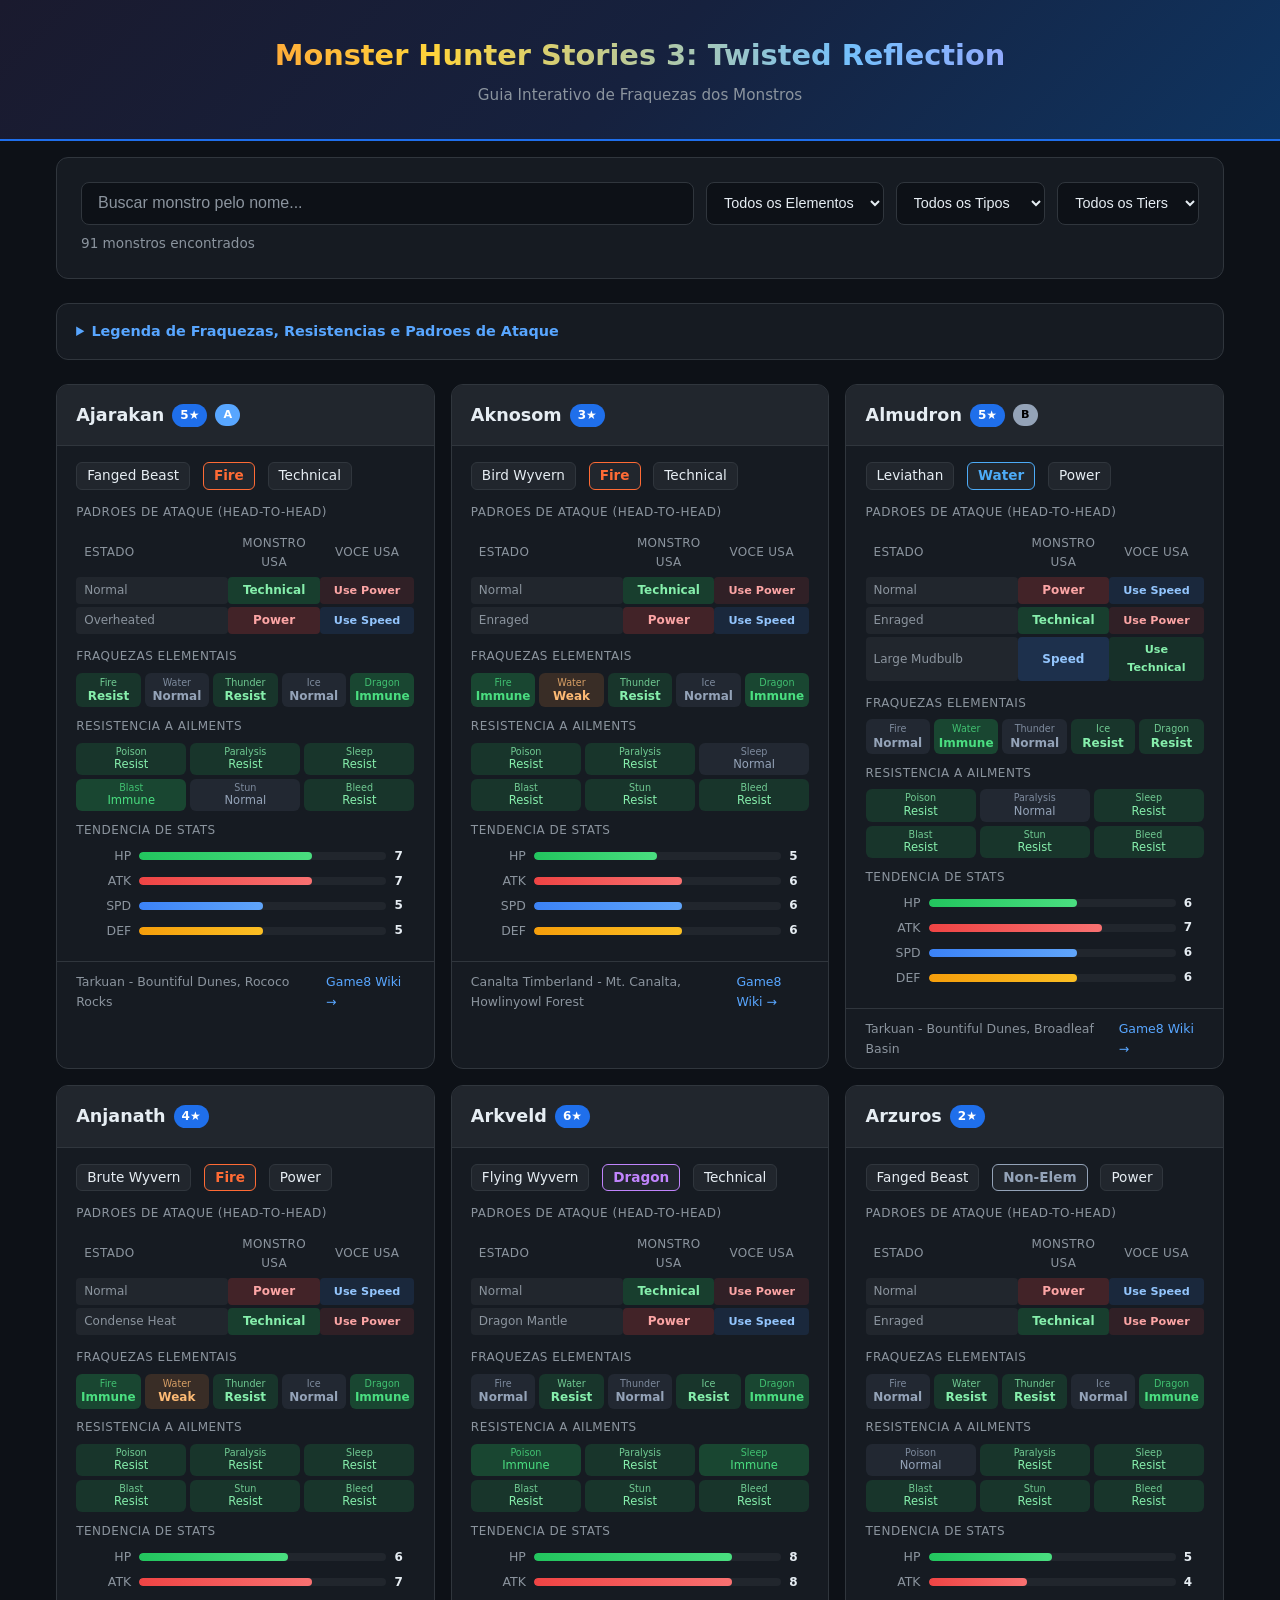
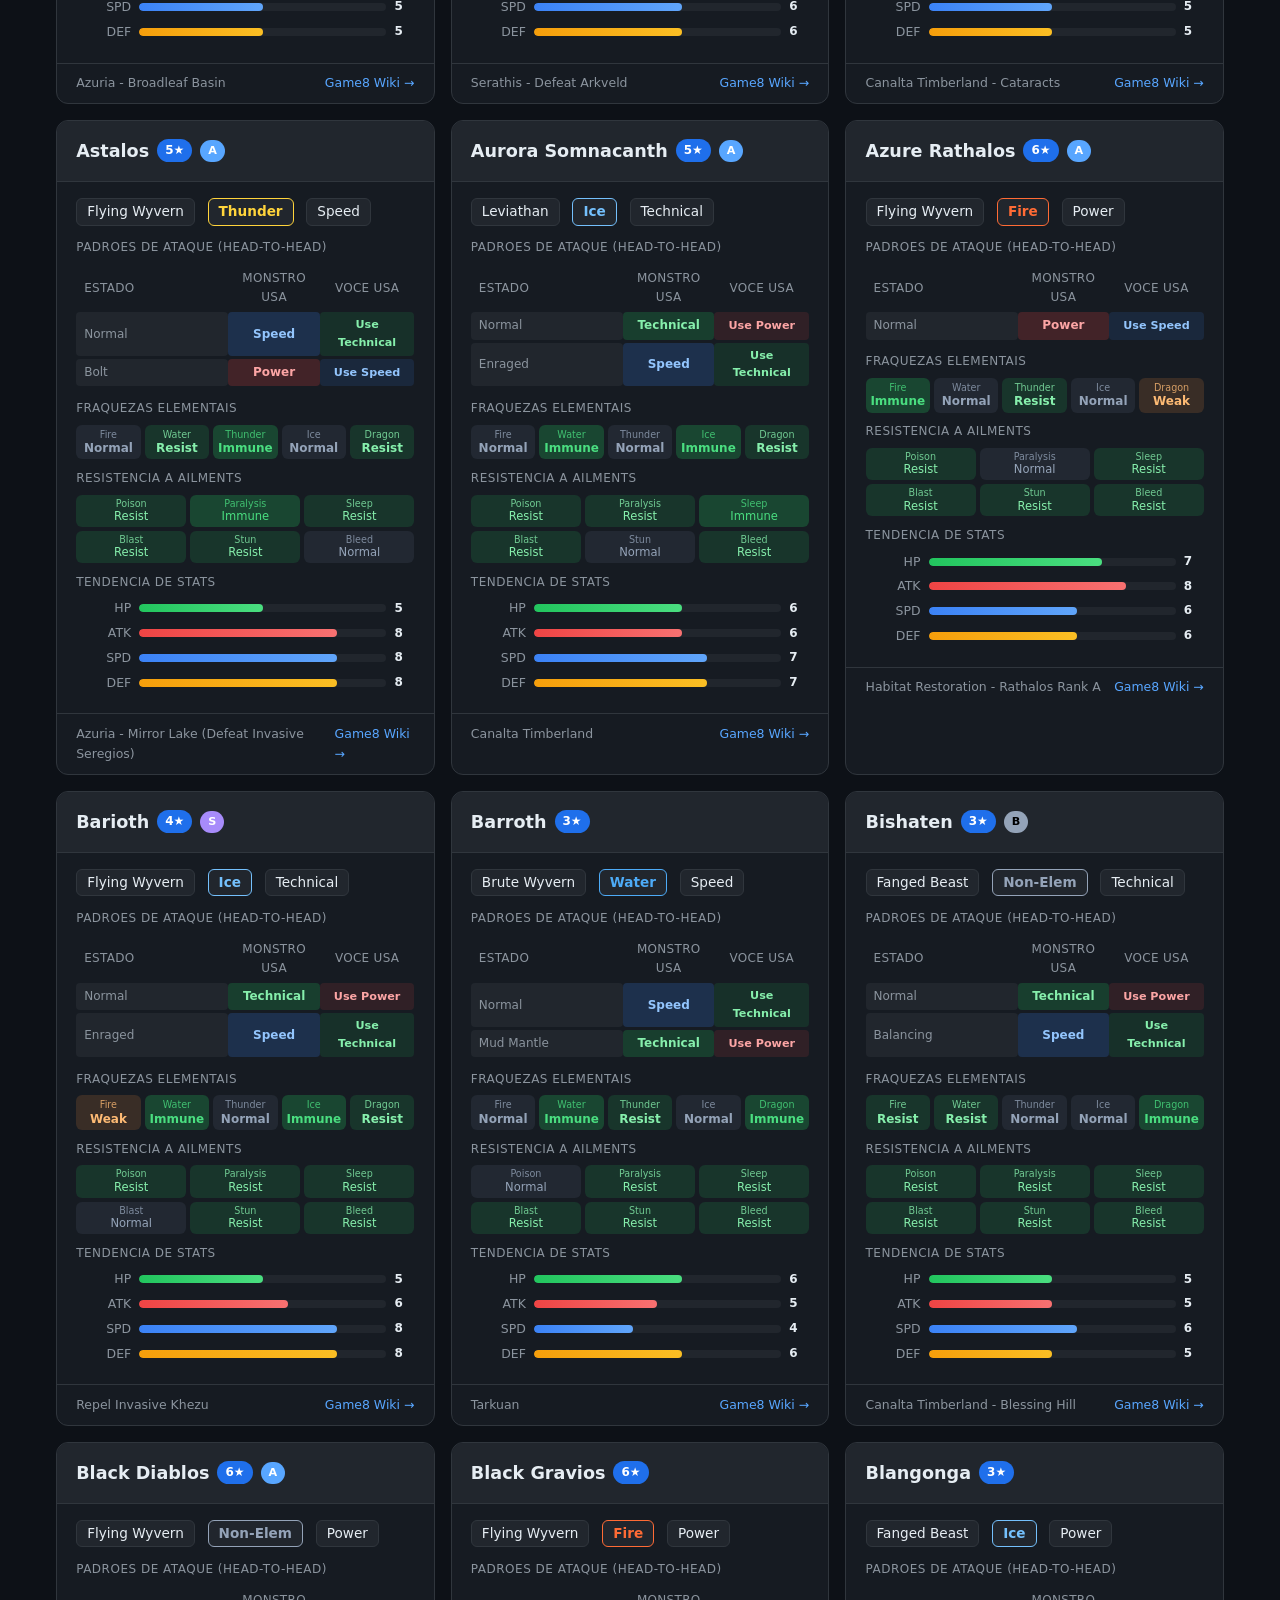
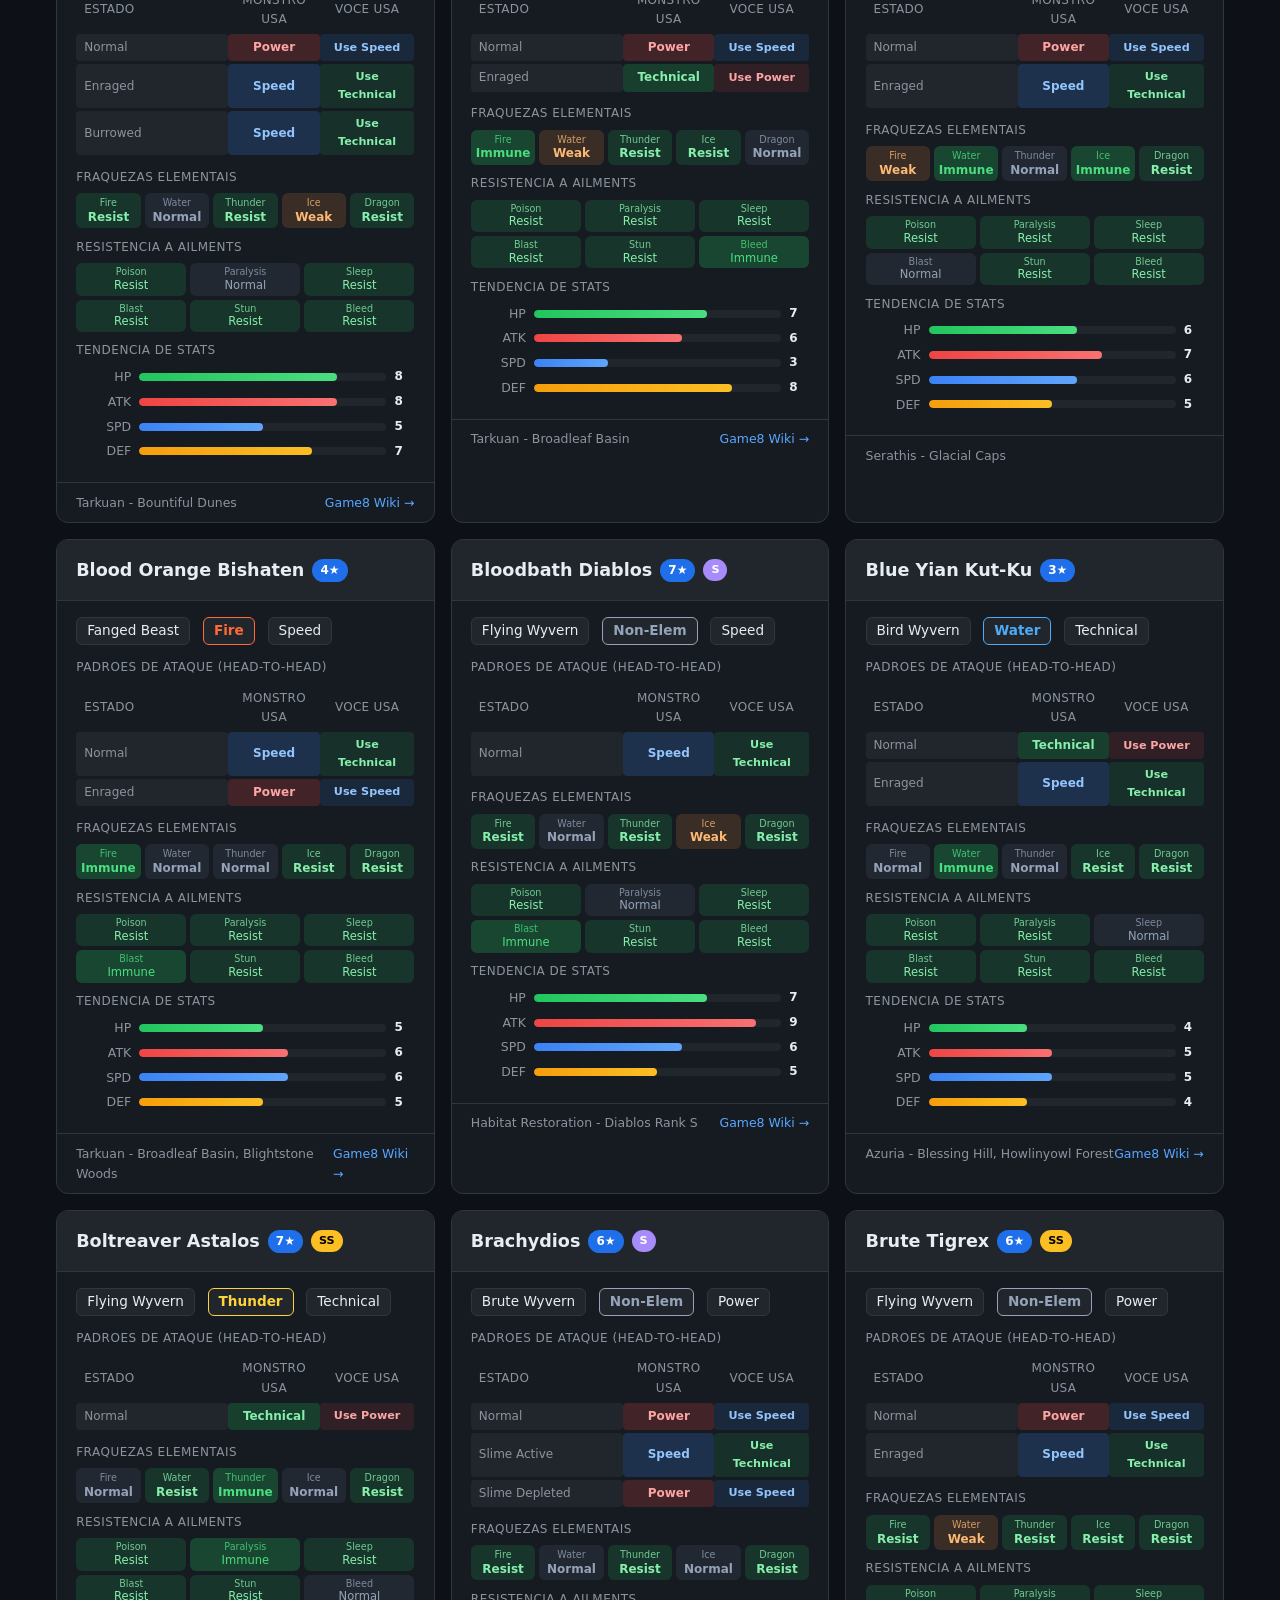
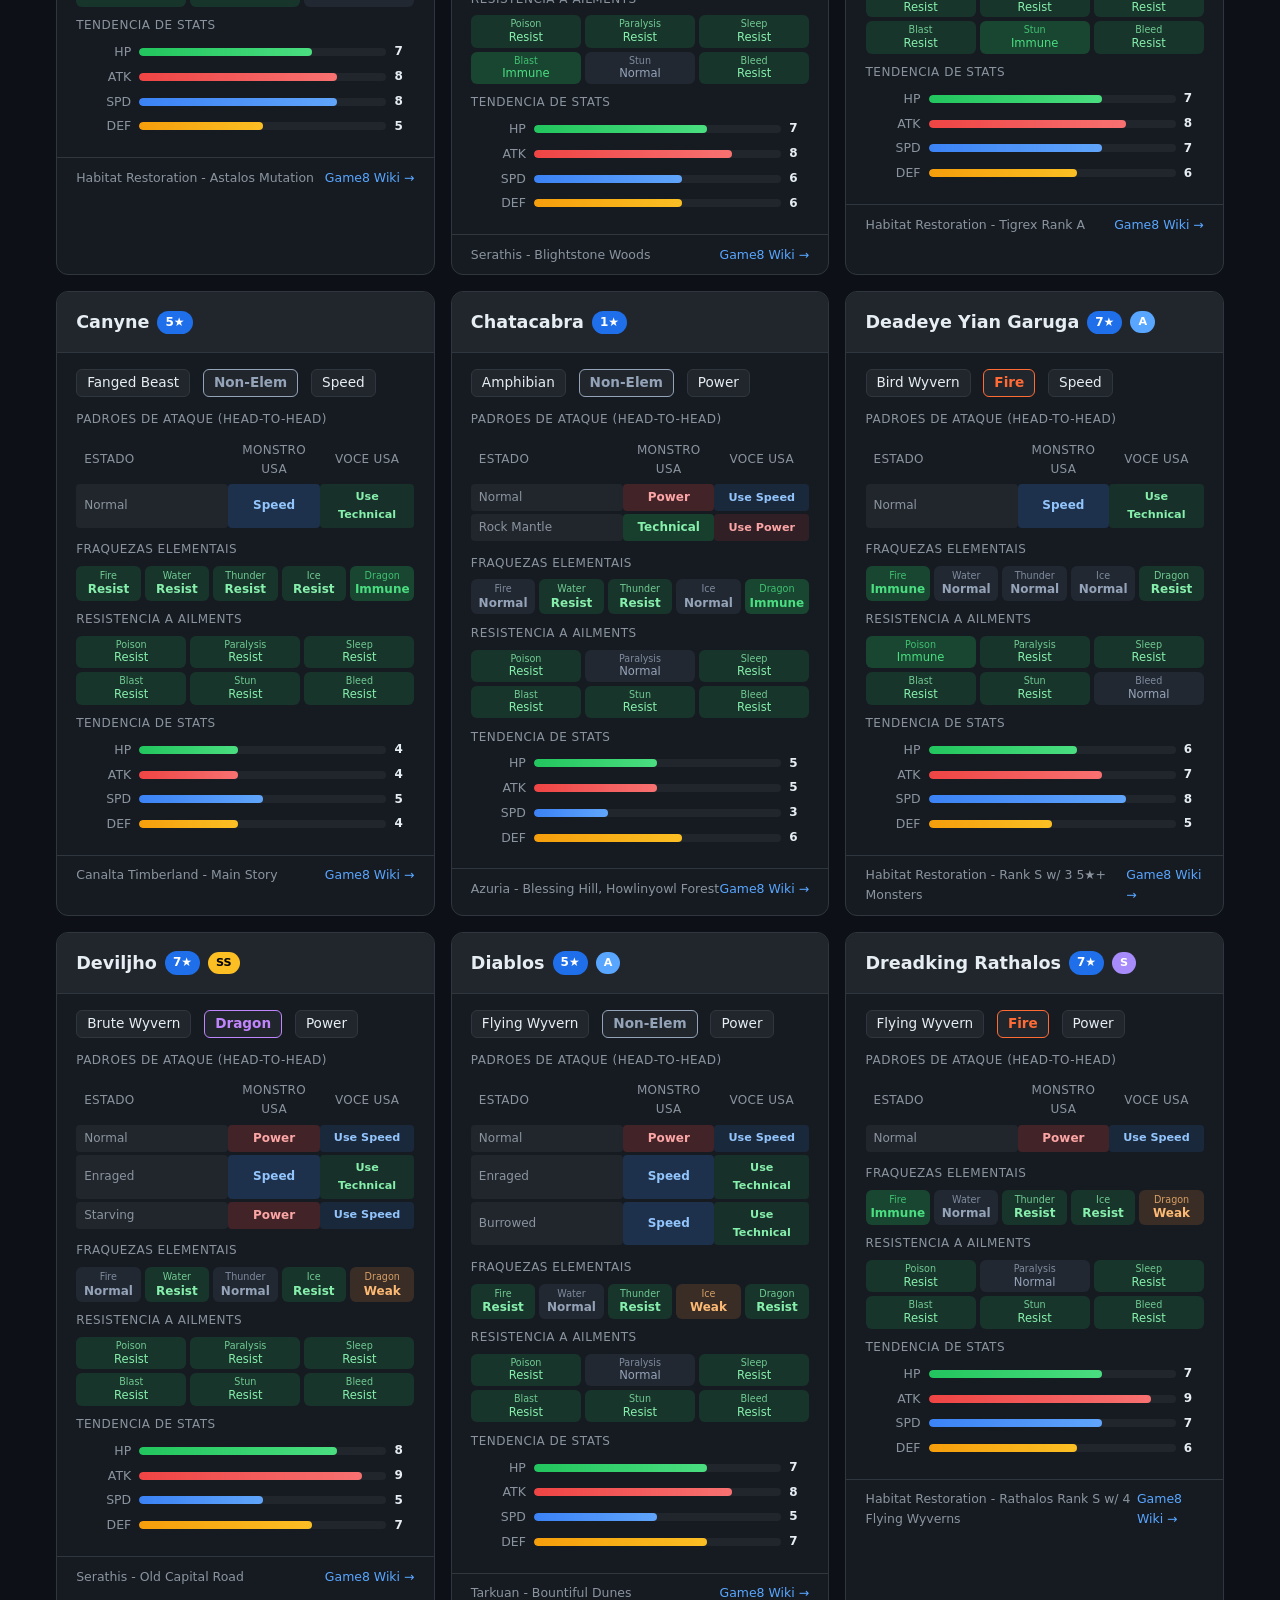
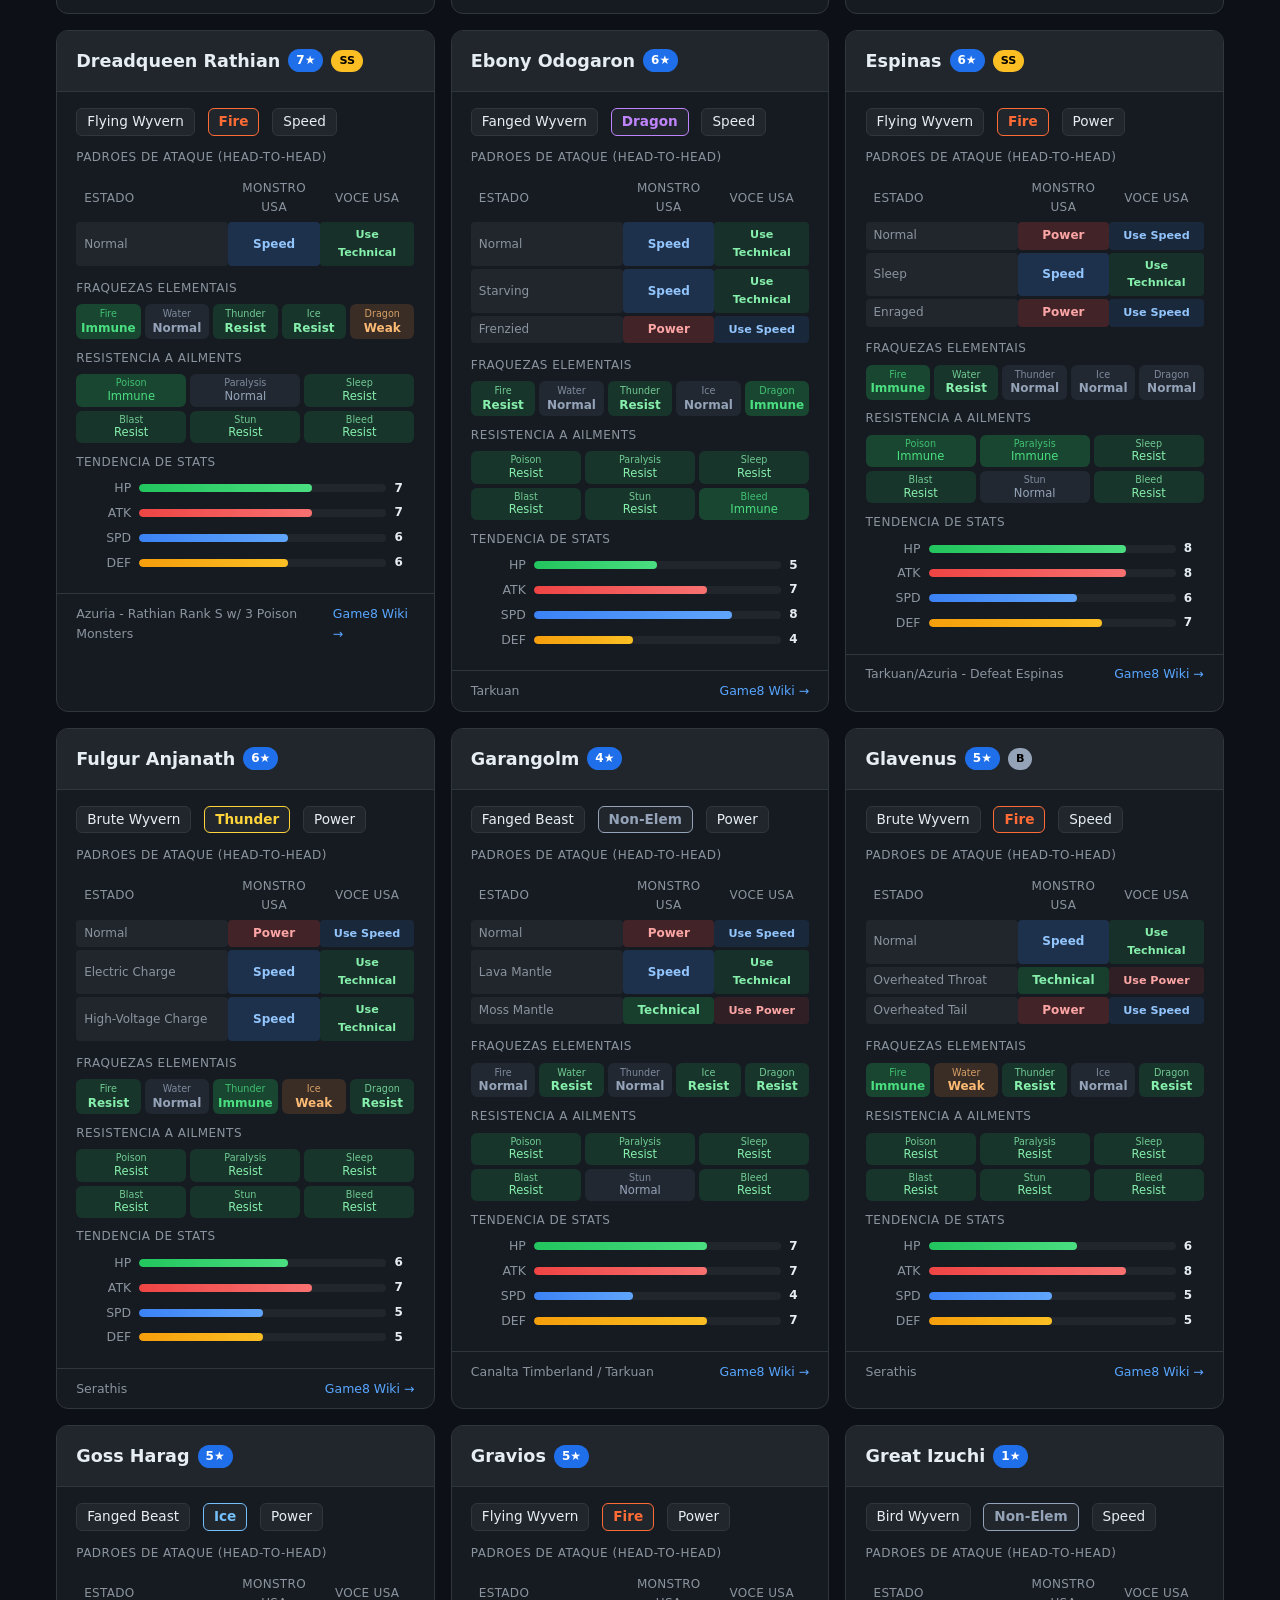
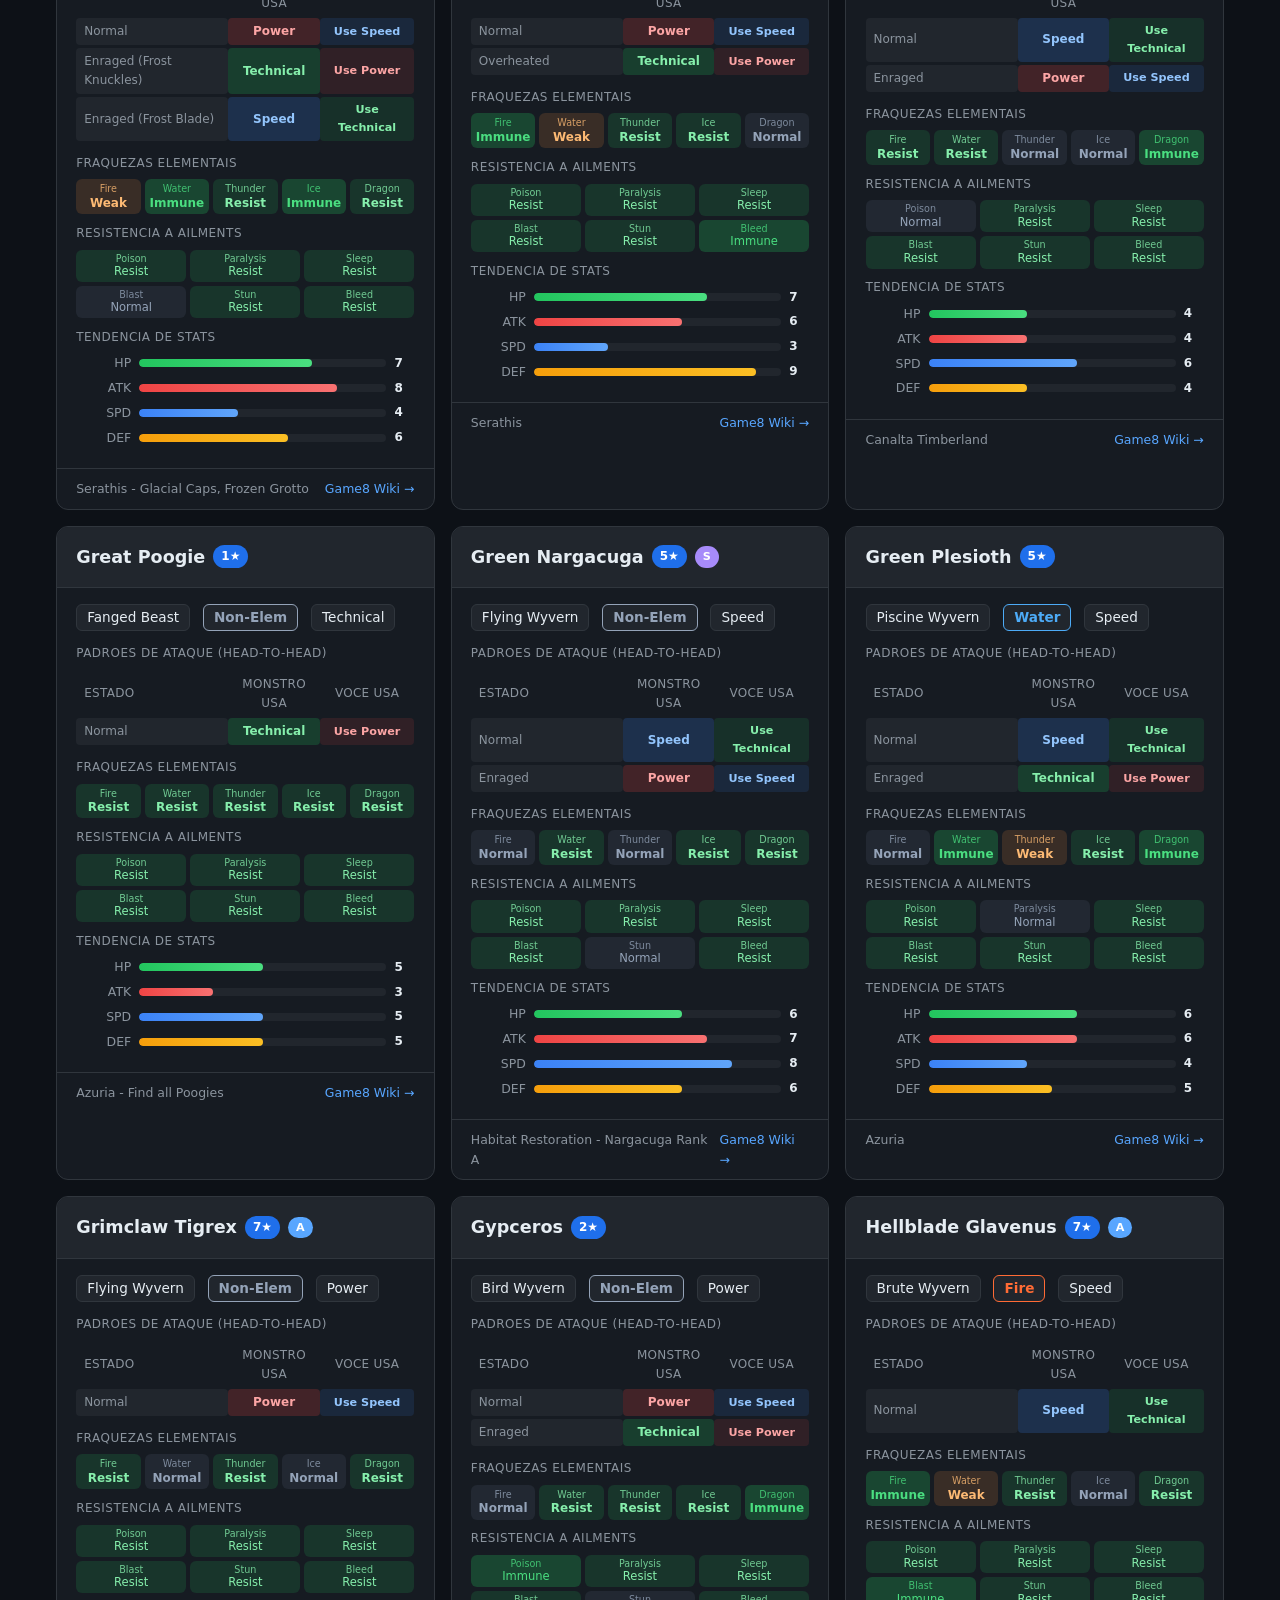
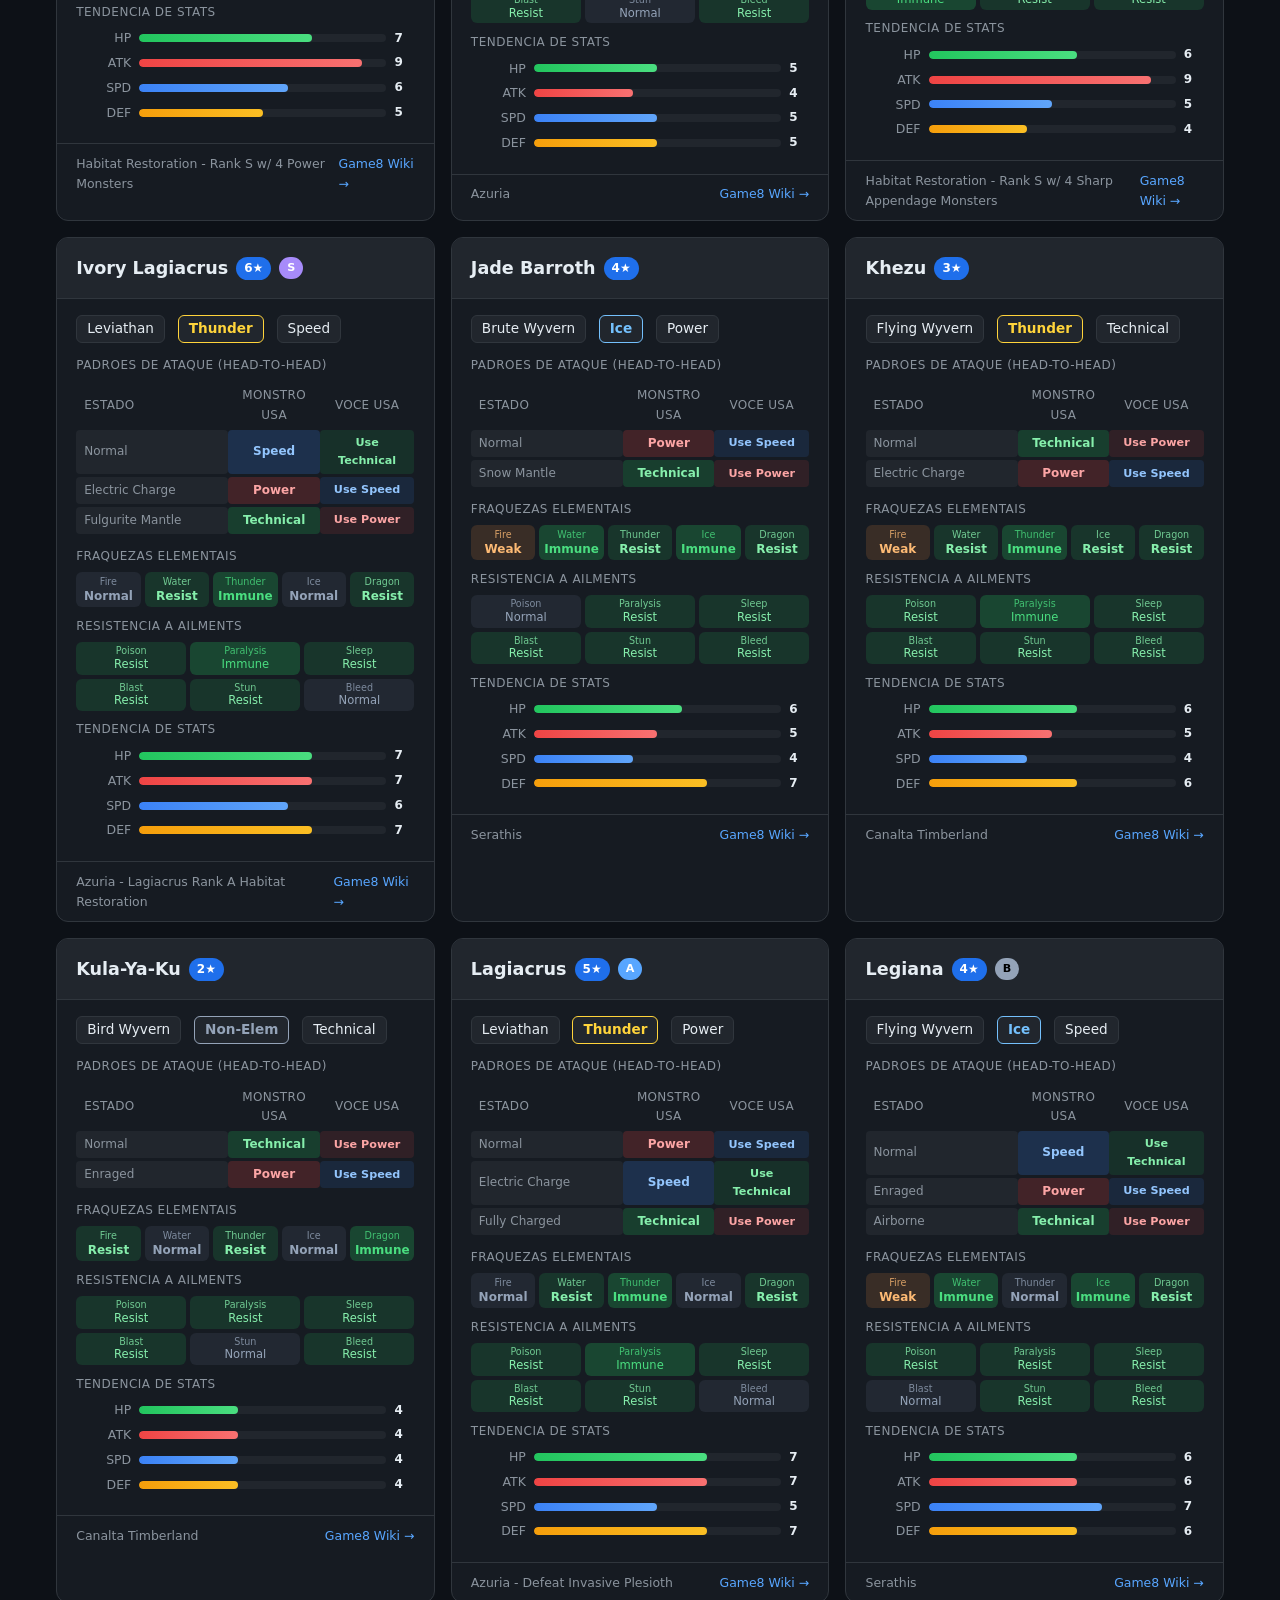
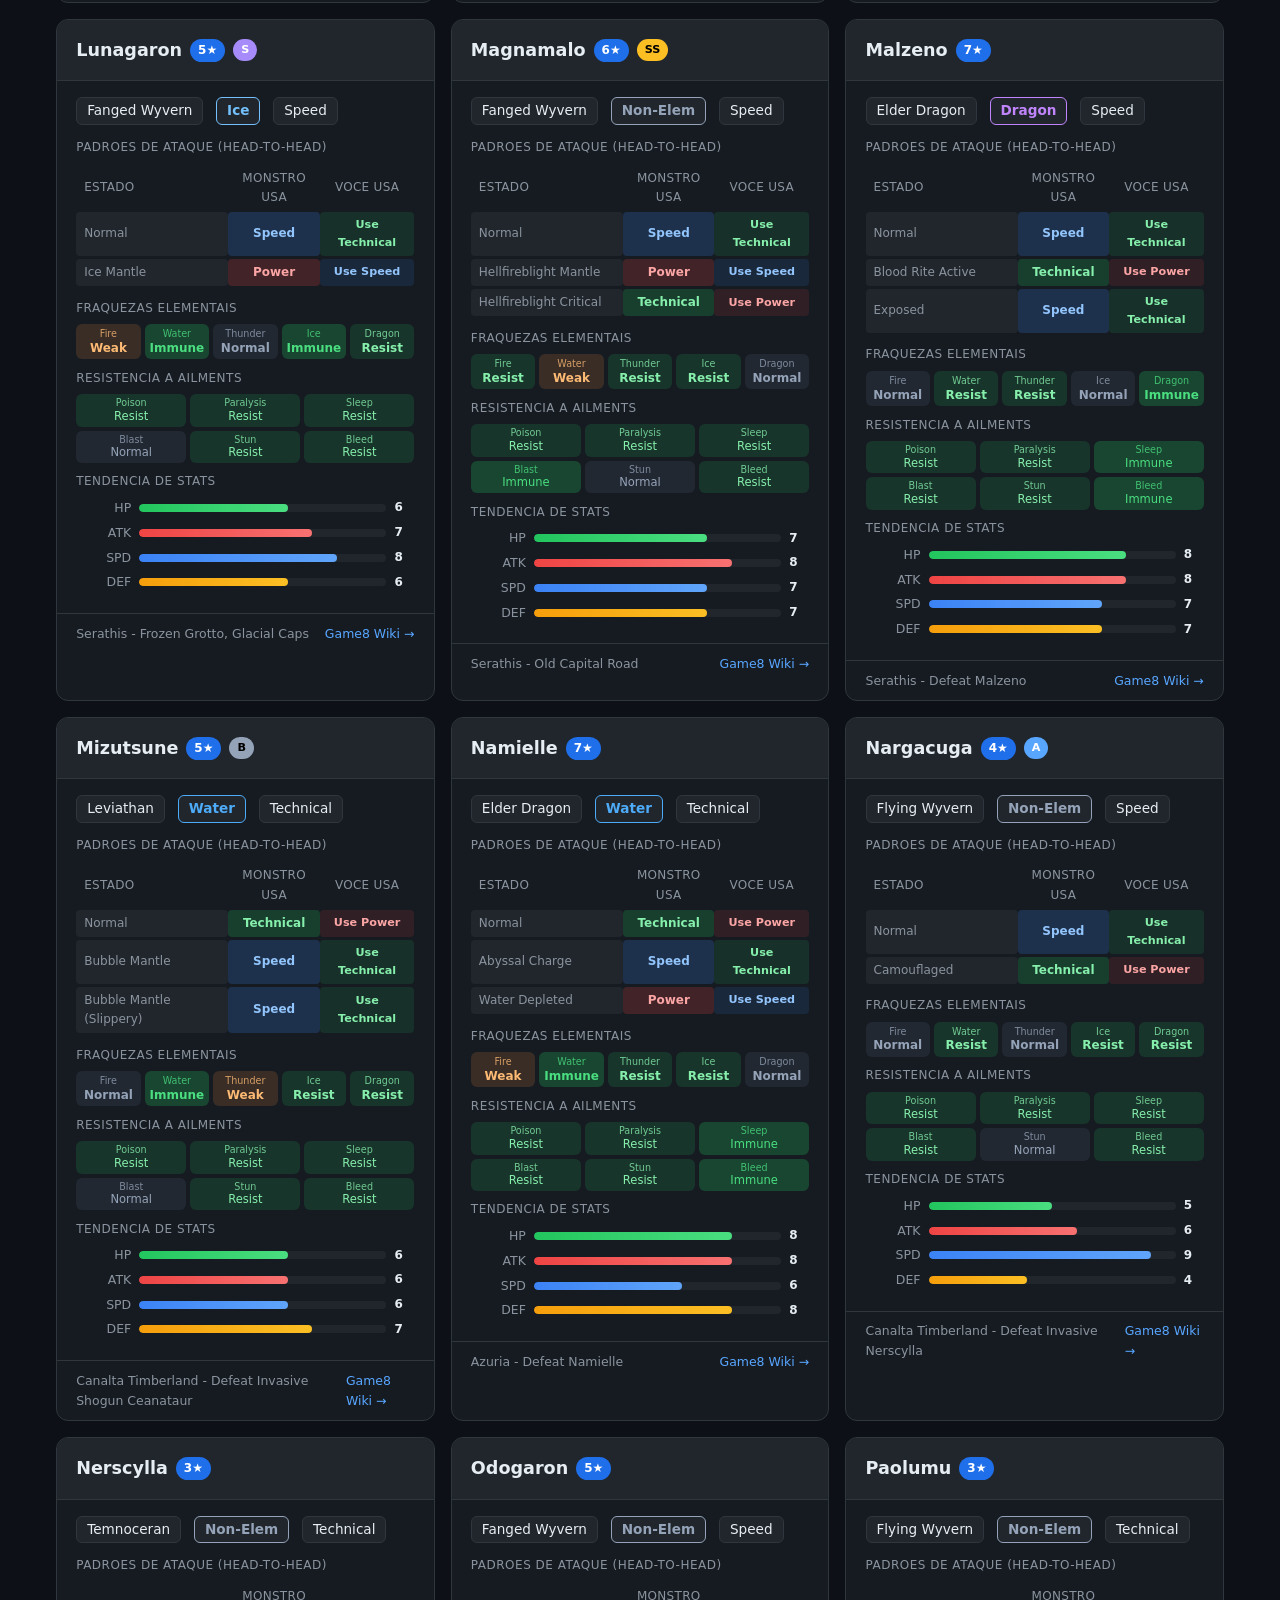
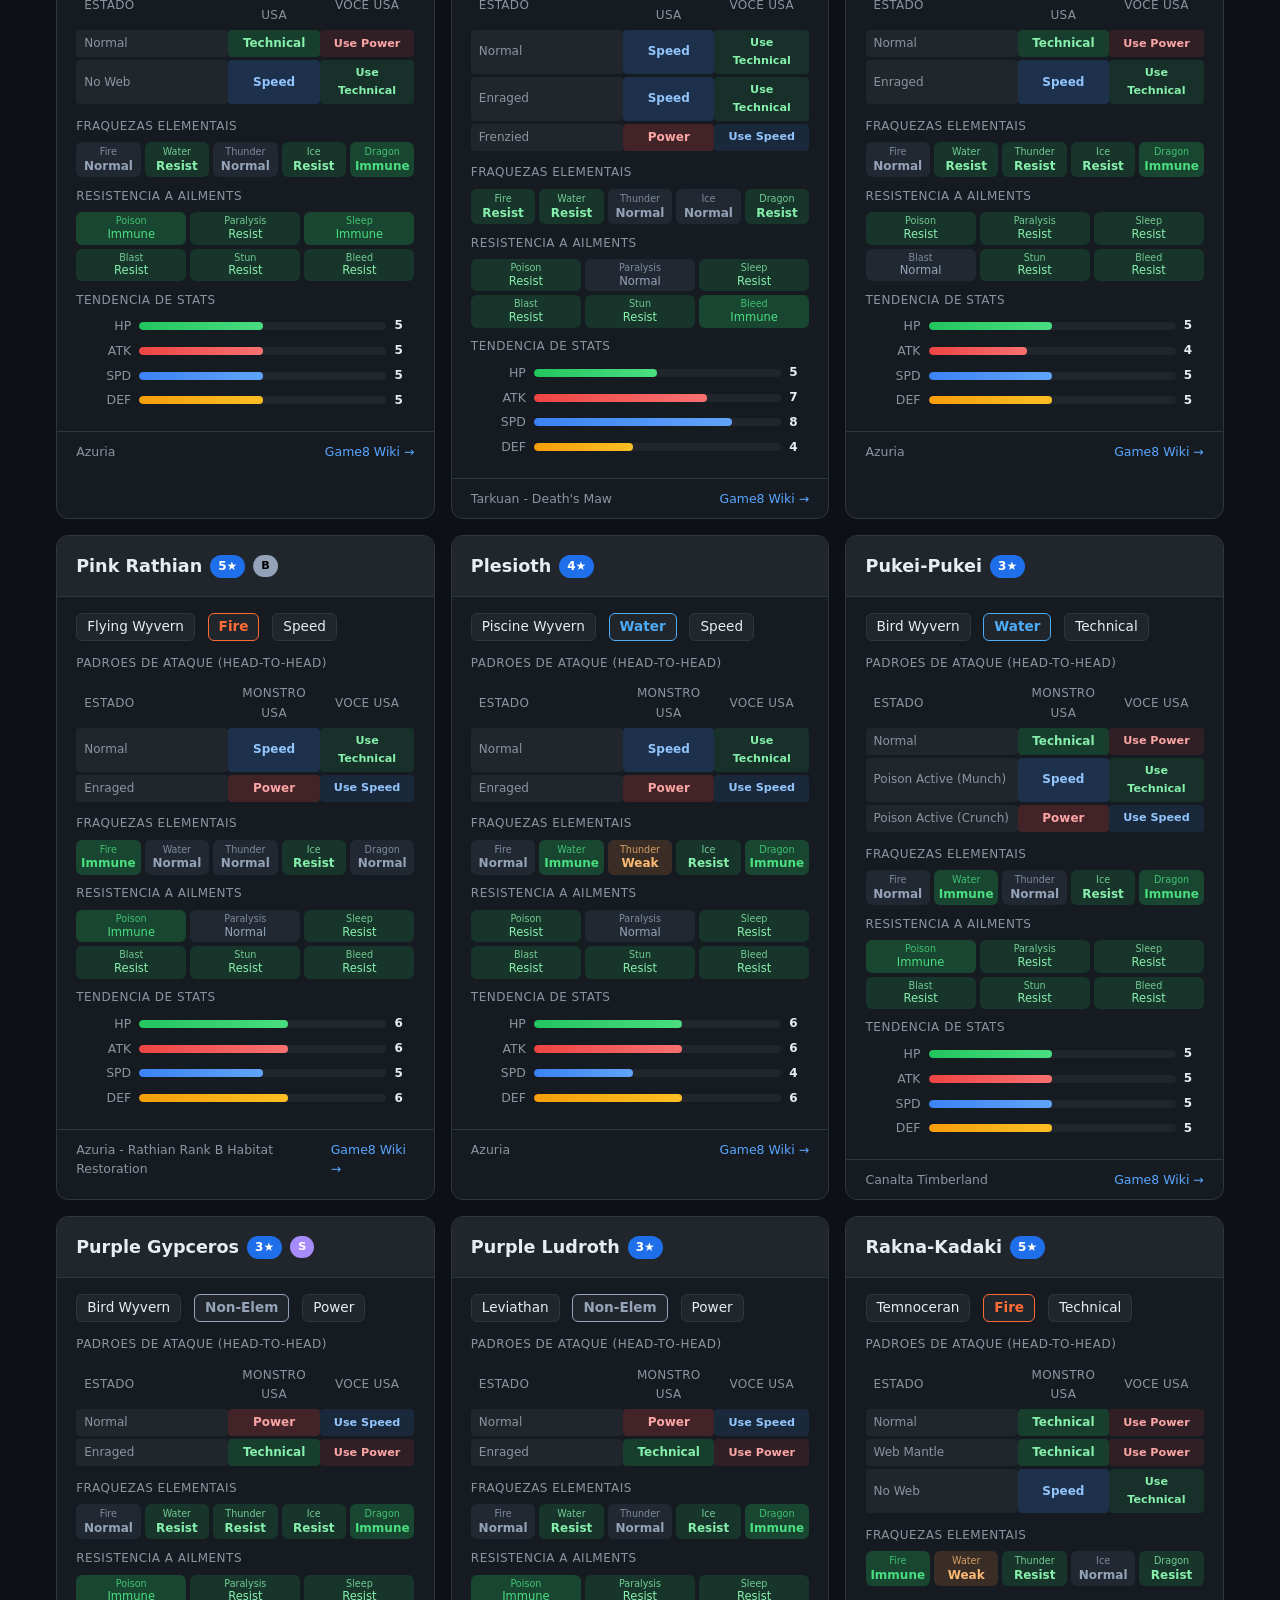
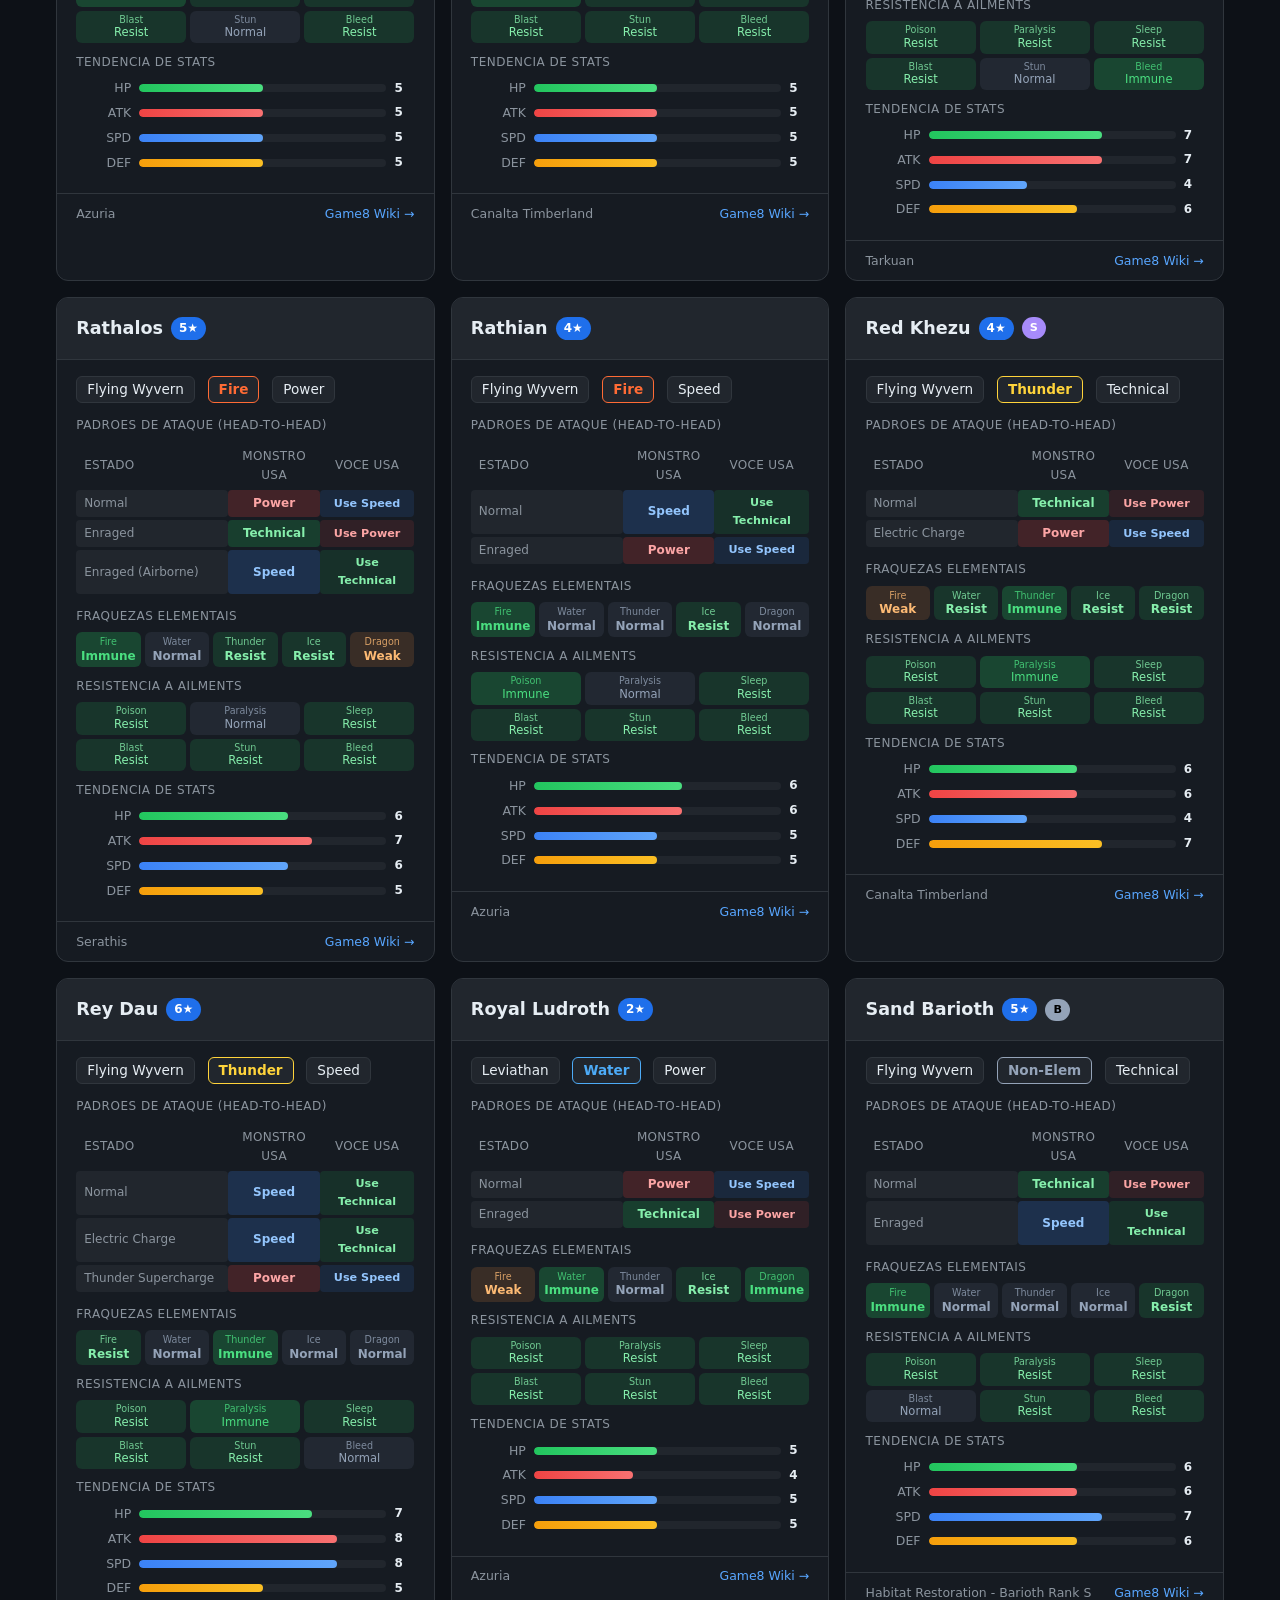
==== index.html @ 393c1084 "feat: MHS3 Guia de Fraquezas e Padroes de Ataque (PWA) Made-with: Cursor" ====
<!DOCTYPE html>
<html lang="pt-BR">
<head>
<meta charset="UTF-8">
<meta name="viewport" content="width=device-width, initial-scale=1.0">
<title>MHS3 - Guia de Fraquezas dos Monstros</title>
<style>
*{margin:0;padding:0;box-sizing:border-box}
:root{
  --bg:#0d1117;--surface:#161b22;--surface2:#21262d;--border:#30363d;
  --text:#e6edf3;--text2:#8b949e;--accent:#58a6ff;--accent2:#1f6feb;
  --fire:#ff6b35;--water:#4dabf7;--thunder:#ffd43b;--ice:#74c0fc;
  --dragon:#c084fc;--poison:#a78bfa;--para:#fbbf24;--sleep:#60a5fa;
  --blast:#fb923c;--stun:#facc15;--bleed:#f87171;--nonelem:#94a3b8;
  --weak:#ef4444;--resist:#22c55e;--neutral:#64748b;
  --ss:#fbbf24;--s:#a78bfa;--a:#58a6ff;--b:#94a3b8;
}
body{background:var(--bg);color:var(--text);font-family:'Segoe UI',system-ui,-apple-system,sans-serif;line-height:1.6}
a{color:var(--accent);text-decoration:none}
a:hover{text-decoration:underline}

header{background:linear-gradient(135deg,#1a1a2e 0%,#16213e 50%,#0f3460 100%);padding:2rem 1rem;text-align:center;border-bottom:2px solid var(--accent2)}
header h1{font-size:1.8rem;margin-bottom:.3rem;background:linear-gradient(90deg,var(--fire),var(--thunder),var(--ice),var(--dragon));-webkit-background-clip:text;-webkit-text-fill-color:transparent;background-clip:text}
header p{color:var(--text2);font-size:.95rem}

.container{max-width:1200px;margin:0 auto;padding:1rem}

.search-section{background:var(--surface);border:1px solid var(--border);border-radius:12px;padding:1.5rem;margin-bottom:1.5rem;position:sticky;top:0;z-index:100;backdrop-filter:blur(10px)}
.search-row{display:flex;gap:.75rem;flex-wrap:wrap;align-items:center}
.search-input{flex:1;min-width:200px;padding:.7rem 1rem;background:var(--bg);border:1px solid var(--border);border-radius:8px;color:var(--text);font-size:1rem;outline:none;transition:border-color .2s}
.search-input:focus{border-color:var(--accent)}
.search-input::placeholder{color:var(--text2)}
select{padding:.7rem .8rem;background:var(--bg);border:1px solid var(--border);border-radius:8px;color:var(--text);font-size:.9rem;outline:none;cursor:pointer}
select:focus{border-color:var(--accent)}
.result-count{color:var(--text2);font-size:.85rem;margin-top:.5rem}

.monster-grid{display:grid;grid-template-columns:repeat(auto-fill,minmax(360px,1fr));gap:1rem}

.monster-card{background:var(--surface);border:1px solid var(--border);border-radius:12px;overflow:hidden;transition:transform .15s,border-color .15s}
.monster-card:hover{transform:translateY(-2px);border-color:var(--accent)}

.card-header{display:flex;justify-content:space-between;align-items:center;padding:1rem 1.2rem;border-bottom:1px solid var(--border);background:var(--surface2)}
.card-header h3{font-size:1.1rem;display:flex;align-items:center;gap:.5rem}
.monster-rank{font-size:.75rem;padding:2px 8px;border-radius:99px;background:var(--accent2);color:#fff}
.tier-badge{font-size:.7rem;font-weight:700;padding:2px 8px;border-radius:99px;color:#000}
.tier-ss{background:var(--ss)}.tier-s{background:var(--s);color:#fff}.tier-a{background:var(--a);color:#fff}.tier-b{background:var(--b);color:#000}

.card-body{padding:1rem 1.2rem}
.info-row{display:flex;flex-wrap:wrap;gap:.4rem .8rem;margin-bottom:.8rem;font-size:.85rem}
.info-tag{padding:2px 10px;border-radius:6px;background:var(--surface2);border:1px solid var(--border)}
.elem-tag{font-weight:600}
.elem-fire{color:var(--fire);border-color:var(--fire)}.elem-water{color:var(--water);border-color:var(--water)}
.elem-thunder{color:var(--thunder);border-color:var(--thunder)}.elem-ice{color:var(--ice);border-color:var(--ice)}
.elem-dragon{color:var(--dragon);border-color:var(--dragon)}.elem-none{color:var(--nonelem);border-color:var(--nonelem)}

.section-label{font-size:.75rem;color:var(--text2);text-transform:uppercase;letter-spacing:.5px;margin-bottom:.4rem;margin-top:.6rem}

.weakness-grid{display:grid;grid-template-columns:repeat(5,1fr);gap:4px;margin-bottom:.6rem}
.weakness-cell{text-align:center;padding:4px 2px;border-radius:6px;font-size:.75rem;font-weight:600;line-height:1.2}
.weakness-cell .elem-name{display:block;font-size:.6rem;font-weight:400;opacity:.8;margin-bottom:1px}
.wk-veryweak{background:rgba(239,68,68,.2);color:#fca5a5}
.wk-weak{background:rgba(251,146,60,.15);color:#fdba74}
.wk-neutral{background:rgba(100,116,139,.15);color:#94a3b8}
.wk-resist{background:rgba(34,197,94,.15);color:#86efac}
.wk-immune{background:rgba(34,197,94,.25);color:#4ade80}

.ailment-grid{display:grid;grid-template-columns:repeat(3,1fr);gap:4px;margin-bottom:.6rem}
.ailment-cell{text-align:center;padding:3px 2px;border-radius:6px;font-size:.72rem;line-height:1.2}
.ailment-cell .ail-name{display:block;font-size:.6rem;opacity:.8;margin-bottom:1px}

.stat-bar-container{margin-bottom:.3rem;display:flex;align-items:center;gap:.5rem;font-size:.78rem}
.stat-label{width:55px;text-align:right;color:var(--text2)}
.stat-bar-bg{flex:1;height:8px;background:var(--surface2);border-radius:4px;overflow:hidden}
.stat-bar{height:100%;border-radius:4px;transition:width .3s}
.stat-hp .stat-bar{background:linear-gradient(90deg,#22c55e,#4ade80)}
.stat-atk .stat-bar{background:linear-gradient(90deg,#ef4444,#f87171)}
.stat-spd .stat-bar{background:linear-gradient(90deg,#3b82f6,#60a5fa)}
.stat-def .stat-bar{background:linear-gradient(90deg,#f59e0b,#fbbf24)}
.stat-val{width:20px;font-weight:600;font-size:.75rem}

.card-footer{padding:.6rem 1.2rem;border-top:1px solid var(--border);display:flex;justify-content:space-between;align-items:center;font-size:.8rem}
.egg-location{color:var(--text2);font-size:.78rem}
.game8-link{color:var(--accent);font-weight:500;font-size:.78rem}

.no-results{text-align:center;padding:3rem;color:var(--text2)}
.no-results h3{font-size:1.2rem;margin-bottom:.5rem;color:var(--text)}

.legend{background:var(--surface);border:1px solid var(--border);border-radius:12px;padding:1rem 1.2rem;margin-bottom:1.5rem}
.legend summary{cursor:pointer;font-weight:600;color:var(--accent);font-size:.9rem}
.legend-grid{display:flex;flex-wrap:wrap;gap:.5rem;margin-top:.6rem}
.legend-item{display:flex;align-items:center;gap:.3rem;font-size:.78rem}
.legend-dot{width:12px;height:12px;border-radius:3px;display:inline-block}

.pattern-section{margin-bottom:.6rem}
.pattern-table{width:100%;border-collapse:separate;border-spacing:0 3px}
.pattern-table td{padding:4px 8px;font-size:.75rem;border-radius:4px}
.pattern-table .pt-state{color:var(--text2);width:45%;background:var(--surface2)}
.pattern-table .pt-uses{width:27%;text-align:center;font-weight:700}
.pattern-table .pt-counter{width:28%;text-align:center;font-weight:600;font-size:.7rem}
.pt-P{background:rgba(239,68,68,.2);color:#fca5a5}
.pt-S{background:rgba(59,130,246,.2);color:#93c5fd}
.pt-T{background:rgba(34,197,94,.2);color:#86efac}
.pt-counter-P{background:rgba(239,68,68,.12);color:#fca5a5}
.pt-counter-S{background:rgba(59,130,246,.12);color:#93c5fd}
.pt-counter-T{background:rgba(34,197,94,.12);color:#86efac}
.pt-header{font-size:.65rem;color:var(--text2);text-transform:uppercase;letter-spacing:.3px;padding:2px 8px !important;background:transparent !important}

footer{text-align:center;padding:2rem 1rem;color:var(--text2);font-size:.8rem;border-top:1px solid var(--border);margin-top:2rem}

@media(max-width:480px){
  .monster-grid{grid-template-columns:1fr}
  .search-row{flex-direction:column}
  .weakness-grid{grid-template-columns:repeat(5,1fr)}
  header h1{font-size:1.3rem}
}
</style>
</head>
<body>

<header>
  <h1>Monster Hunter Stories 3: Twisted Reflection</h1>
  <p>Guia Interativo de Fraquezas dos Monstros</p>
</header>

<div class="container">
  <div class="search-section">
    <div class="search-row">
      <input type="text" id="searchInput" class="search-input" placeholder="Buscar monstro pelo nome..." autocomplete="off">
      <select id="filterElement">
        <option value="">Todos os Elementos</option>
        <option value="Fire">Fire</option>
        <option value="Water">Water</option>
        <option value="Thunder">Thunder</option>
        <option value="Ice">Ice</option>
        <option value="Dragon">Dragon</option>
        <option value="Non-Elem">Non-Elem</option>
      </select>
      <select id="filterGenus">
        <option value="">Todos os Tipos</option>
        <option value="Flying Wyvern">Flying Wyvern</option>
        <option value="Brute Wyvern">Brute Wyvern</option>
        <option value="Fanged Wyvern">Fanged Wyvern</option>
        <option value="Bird Wyvern">Bird Wyvern</option>
        <option value="Leviathan">Leviathan</option>
        <option value="Fanged Beast">Fanged Beast</option>
        <option value="Piscine Wyvern">Piscine Wyvern</option>
        <option value="Temnoceran">Temnoceran</option>
        <option value="Amphibian">Amphibian</option>
        <option value="Carapaceon">Carapaceon</option>
        <option value="Elder Dragon">Elder Dragon</option>
      </select>
      <select id="filterTier">
        <option value="">Todos os Tiers</option>
        <option value="SS">SS</option>
        <option value="S">S</option>
        <option value="A">A</option>
        <option value="B">B</option>
      </select>
    </div>
    <div class="result-count" id="resultCount"></div>
  </div>

  <details class="legend">
    <summary>Legenda de Fraquezas, Resistencias e Padroes de Ataque</summary>
    <div class="section-label" style="margin-top:.6rem">Fraquezas / Resistencias</div>
    <div class="legend-grid">
      <div class="legend-item"><span class="legend-dot" style="background:rgba(239,68,68,.4)"></span> Muito Fraco</div>
      <div class="legend-item"><span class="legend-dot" style="background:rgba(251,146,60,.3)"></span> Fraco</div>
      <div class="legend-item"><span class="legend-dot" style="background:rgba(100,116,139,.3)"></span> Neutro</div>
      <div class="legend-item"><span class="legend-dot" style="background:rgba(34,197,94,.25)"></span> Resistente</div>
      <div class="legend-item"><span class="legend-dot" style="background:rgba(34,197,94,.4)"></span> Imune</div>
    </div>
    <div class="section-label" style="margin-top:.8rem">Padroes de Ataque (Head-to-Head)</div>
    <div class="legend-grid">
      <div class="legend-item"><span class="legend-dot" style="background:rgba(239,68,68,.4)"></span> Power &rarr; vencido por Speed</div>
      <div class="legend-item"><span class="legend-dot" style="background:rgba(59,130,246,.4)"></span> Speed &rarr; vencido por Technical</div>
      <div class="legend-item"><span class="legend-dot" style="background:rgba(34,197,94,.4)"></span> Technical &rarr; vencido por Power</div>
    </div>
    <p style="font-size:.75rem;color:var(--text2);margin-top:.5rem">Cada monstro usa um tipo de ataque dominante dependendo do seu estado atual (Normal, Enraged, etc). A tabela mostra o que o monstro usa e qual tipo voce deve usar para vencer o head-to-head.</p>
  </details>

  <div class="monster-grid" id="monsterGrid"></div>
  <div class="no-results" id="noResults" style="display:none">
    <h3>Nenhum monstro encontrado</h3>
    <p>Tente buscar com outro nome ou remover os filtros.</p>
  </div>
</div>

<footer>
  <p>Dados compilados de <a href="https://game8.co/games/Monster-Hunter-Stories-3" target="_blank">Game8 MHS3 Wiki</a>. Todos os direitos pertencem a CAPCOM Co., Ltd.</p>
</footer>

<script>
const MONSTERS = [
  {name:"Ajarakan",genus:"Fanged Beast",element:"Fire",rank:"5★",attackType:"Technical",tier:"A",
   patterns:{Normal:"T",Overheated:"P"},
   weakElem:{fire:1,water:2,thunder:1,ice:2,dragon:0},ailments:{poison:1,para:1,sleep:1,blast:0,stun:2,bleed:1},
   stats:{hp:7,atk:7,spd:5,def:5},egg:"Tarkuan - Bountiful Dunes, Rococo Rocks",link:"587100"},
  {name:"Aknosom",genus:"Bird Wyvern",element:"Fire",rank:"3★",attackType:"Technical",tier:null,
   patterns:{Normal:"T",Enraged:"P"},
   weakElem:{fire:0,water:3,thunder:1,ice:2,dragon:0},ailments:{poison:1,para:1,sleep:2,blast:1,stun:1,bleed:1},
   stats:{hp:5,atk:6,spd:6,def:6},egg:"Canalta Timberland - Mt. Canalta, Howlinyowl Forest",link:"586452"},
  {name:"Almudron",genus:"Leviathan",element:"Water",rank:"5★",attackType:"Power",tier:"B",
   patterns:{Normal:"P",Enraged:"T","Large Mudbulb":"S"},
   weakElem:{fire:2,water:0,thunder:2,ice:1,dragon:1},ailments:{poison:1,para:2,sleep:1,blast:1,stun:1,bleed:1},
   stats:{hp:6,atk:7,spd:6,def:6},egg:"Tarkuan - Bountiful Dunes, Broadleaf Basin",link:"586551"},
  {name:"Anjanath",genus:"Brute Wyvern",element:"Fire",rank:"4★",attackType:"Power",tier:null,
   patterns:{Normal:"P","Condense Heat":"T"},
   weakElem:{fire:0,water:3,thunder:1,ice:2,dragon:0},ailments:{poison:1,para:1,sleep:1,blast:1,stun:1,bleed:1},
   stats:{hp:6,atk:7,spd:5,def:5},egg:"Azuria - Broadleaf Basin",link:"586309"},
  {name:"Arkveld",genus:"Flying Wyvern",element:"Dragon",rank:"6★",attackType:"Technical",tier:null,
   patterns:{Normal:"T","Dragon Mantle":"P"},
   weakElem:{fire:2,water:1,thunder:2,ice:1,dragon:0},ailments:{poison:0,para:1,sleep:0,blast:1,stun:1,bleed:1},
   stats:{hp:8,atk:8,spd:6,def:6},egg:"Serathis - Defeat Arkveld",link:"587113"},
  {name:"Arzuros",genus:"Fanged Beast",element:"Non-Elem",rank:"2★",attackType:"Power",tier:null,
   patterns:{Normal:"P",Enraged:"T"},
   weakElem:{fire:2,water:1,thunder:1,ice:2,dragon:0},ailments:{poison:2,para:1,sleep:1,blast:1,stun:1,bleed:1},
   stats:{hp:5,atk:4,spd:5,def:5},egg:"Canalta Timberland - Cataracts",link:"586456"},
  {name:"Astalos",genus:"Flying Wyvern",element:"Thunder",rank:"5★",attackType:"Speed",tier:"A",
   patterns:{Normal:"S",Bolt:"P"},
   weakElem:{fire:2,water:1,thunder:0,ice:2,dragon:1},ailments:{poison:1,para:0,sleep:1,blast:1,stun:1,bleed:2},
   stats:{hp:5,atk:8,spd:8,def:8},egg:"Azuria - Mirror Lake (Defeat Invasive Seregios)",link:"586449"},
  {name:"Aurora Somnacanth",genus:"Leviathan",element:"Ice",rank:"5★",attackType:"Technical",tier:"A",
   patterns:{Normal:"T",Enraged:"S"},
   weakElem:{fire:2,water:0,thunder:2,ice:0,dragon:1},ailments:{poison:1,para:1,sleep:0,blast:1,stun:2,bleed:1},
   stats:{hp:6,atk:6,spd:7,def:7},egg:"Canalta Timberland",link:"586552"},
  {name:"Azure Rathalos",genus:"Flying Wyvern",element:"Fire",rank:"6★",attackType:"Power",tier:"A",
   patterns:{Normal:"P"},
   weakElem:{fire:0,water:2,thunder:1,ice:2,dragon:3},ailments:{poison:1,para:2,sleep:1,blast:1,stun:1,bleed:1},
   stats:{hp:7,atk:8,spd:6,def:6},egg:"Habitat Restoration - Rathalos Rank A",link:"586793"},
  {name:"Barioth",genus:"Flying Wyvern",element:"Ice",rank:"4★",attackType:"Technical",tier:"S",
   patterns:{Normal:"T",Enraged:"S"},
   weakElem:{fire:3,water:0,thunder:2,ice:0,dragon:1},ailments:{poison:1,para:1,sleep:1,blast:2,stun:1,bleed:1},
   stats:{hp:5,atk:6,spd:8,def:8},egg:"Repel Invasive Khezu",link:"586593"},
  {name:"Barroth",genus:"Brute Wyvern",element:"Water",rank:"3★",attackType:"Speed",tier:null,
   patterns:{Normal:"S","Mud Mantle":"T"},
   weakElem:{fire:2,water:0,thunder:1,ice:2,dragon:0},ailments:{poison:2,para:1,sleep:1,blast:1,stun:1,bleed:1},
   stats:{hp:6,atk:5,spd:4,def:6},egg:"Tarkuan",link:"587045"},
  {name:"Bishaten",genus:"Fanged Beast",element:"Non-Elem",rank:"3★",attackType:"Technical",tier:"B",
   patterns:{Normal:"T",Balancing:"S"},
   weakElem:{fire:1,water:1,thunder:2,ice:2,dragon:0},ailments:{poison:1,para:1,sleep:1,blast:1,stun:1,bleed:1},
   stats:{hp:5,atk:5,spd:6,def:5},egg:"Canalta Timberland - Blessing Hill",link:"586450"},
  {name:"Black Diablos",genus:"Flying Wyvern",element:"Non-Elem",rank:"6★",attackType:"Power",tier:"A",
   patterns:{Normal:"P",Enraged:"S",Burrowed:"S"},
   weakElem:{fire:1,water:2,thunder:1,ice:3,dragon:1},ailments:{poison:1,para:2,sleep:1,blast:1,stun:1,bleed:1},
   stats:{hp:8,atk:8,spd:5,def:7},egg:"Tarkuan - Bountiful Dunes",link:"587109"},
  {name:"Black Gravios",genus:"Flying Wyvern",element:"Fire",rank:"6★",attackType:"Power",tier:null,
   patterns:{Normal:"P",Enraged:"T"},
   weakElem:{fire:0,water:3,thunder:1,ice:1,dragon:2},ailments:{poison:1,para:1,sleep:1,blast:1,stun:1,bleed:0},
   stats:{hp:7,atk:6,spd:3,def:8},egg:"Tarkuan - Broadleaf Basin",link:"586539"},
  {name:"Blangonga",genus:"Fanged Beast",element:"Ice",rank:"3★",attackType:"Power",tier:null,
   patterns:{Normal:"P",Enraged:"S"},
   weakElem:{fire:3,water:0,thunder:2,ice:0,dragon:1},ailments:{poison:1,para:1,sleep:1,blast:2,stun:1,bleed:1},
   stats:{hp:6,atk:7,spd:6,def:5},egg:"Serathis - Glacial Caps",link:null},
  {name:"Blood Orange Bishaten",genus:"Fanged Beast",element:"Fire",rank:"4★",attackType:"Speed",tier:null,
   patterns:{Normal:"S",Enraged:"P"},
   weakElem:{fire:0,water:2,thunder:2,ice:1,dragon:1},ailments:{poison:1,para:1,sleep:1,blast:0,stun:1,bleed:1},
   stats:{hp:5,atk:6,spd:6,def:5},egg:"Tarkuan - Broadleaf Basin, Blightstone Woods",link:"586538"},
  {name:"Bloodbath Diablos",genus:"Flying Wyvern",element:"Non-Elem",rank:"7★",attackType:"Speed",tier:"S",
   patterns:{Normal:"S"},
   weakElem:{fire:1,water:2,thunder:1,ice:3,dragon:1},ailments:{poison:1,para:2,sleep:1,blast:0,stun:1,bleed:1},
   stats:{hp:7,atk:9,spd:6,def:5},egg:"Habitat Restoration - Diablos Rank S",link:"586795"},
  {name:"Blue Yian Kut-Ku",genus:"Bird Wyvern",element:"Water",rank:"3★",attackType:"Technical",tier:null,
   patterns:{Normal:"T",Enraged:"S"},
   weakElem:{fire:2,water:0,thunder:2,ice:1,dragon:1},ailments:{poison:1,para:1,sleep:2,blast:1,stun:1,bleed:1},
   stats:{hp:4,atk:5,spd:5,def:4},egg:"Azuria - Blessing Hill, Howlinyowl Forest",link:"586445"},
  {name:"Boltreaver Astalos",genus:"Flying Wyvern",element:"Thunder",rank:"7★",attackType:"Technical",tier:"SS",
   patterns:{Normal:"T"},
   weakElem:{fire:2,water:1,thunder:0,ice:2,dragon:1},ailments:{poison:1,para:0,sleep:1,blast:1,stun:1,bleed:2},
   stats:{hp:7,atk:8,spd:8,def:5},egg:"Habitat Restoration - Astalos Mutation",link:"586448"},
  {name:"Brachydios",genus:"Brute Wyvern",element:"Non-Elem",rank:"6★",attackType:"Power",tier:"S",
   patterns:{Normal:"P","Slime Active":"S","Slime Depleted":"P"},
   weakElem:{fire:1,water:2,thunder:1,ice:2,dragon:1},ailments:{poison:1,para:1,sleep:1,blast:0,stun:2,bleed:1},
   stats:{hp:7,atk:8,spd:6,def:6},egg:"Serathis - Blightstone Woods",link:"586541"},
  {name:"Brute Tigrex",genus:"Flying Wyvern",element:"Non-Elem",rank:"6★",attackType:"Power",tier:"SS",
   patterns:{Normal:"P",Enraged:"S"},
   weakElem:{fire:1,water:3,thunder:1,ice:1,dragon:1},ailments:{poison:1,para:1,sleep:1,blast:1,stun:0,bleed:1},
   stats:{hp:7,atk:8,spd:7,def:6},egg:"Habitat Restoration - Tigrex Rank A",link:"586608"},
  {name:"Canyne",genus:"Fanged Beast",element:"Non-Elem",rank:"5★",attackType:"Speed",tier:null,
   patterns:{Normal:"S"},
   weakElem:{fire:1,water:1,thunder:1,ice:1,dragon:0},ailments:{poison:1,para:1,sleep:1,blast:1,stun:1,bleed:1},
   stats:{hp:4,atk:4,spd:5,def:4},egg:"Canalta Timberland - Main Story",link:"586451"},
  {name:"Chatacabra",genus:"Amphibian",element:"Non-Elem",rank:"1★",attackType:"Power",tier:null,
   patterns:{Normal:"P","Rock Mantle":"T"},
   weakElem:{fire:2,water:1,thunder:1,ice:2,dragon:0},ailments:{poison:1,para:2,sleep:1,blast:1,stun:1,bleed:1},
   stats:{hp:5,atk:5,spd:3,def:6},egg:"Azuria - Blessing Hill, Howlinyowl Forest",link:"586322"},
  {name:"Deadeye Yian Garuga",genus:"Bird Wyvern",element:"Fire",rank:"7★",attackType:"Speed",tier:"A",
   patterns:{Normal:"S"},
   weakElem:{fire:0,water:2,thunder:2,ice:2,dragon:1},ailments:{poison:0,para:1,sleep:1,blast:1,stun:1,bleed:2},
   stats:{hp:6,atk:7,spd:8,def:5},egg:"Habitat Restoration - Rank S w/ 3 5★+ Monsters",link:"586618"},
  {name:"Deviljho",genus:"Brute Wyvern",element:"Dragon",rank:"7★",attackType:"Power",tier:"SS",
   patterns:{Normal:"P",Enraged:"S",Starving:"P"},
   weakElem:{fire:2,water:1,thunder:2,ice:1,dragon:3},ailments:{poison:1,para:1,sleep:1,blast:1,stun:1,bleed:1},
   stats:{hp:8,atk:9,spd:5,def:7},egg:"Serathis - Old Capital Road",link:"586790"},
  {name:"Diablos",genus:"Flying Wyvern",element:"Non-Elem",rank:"5★",attackType:"Power",tier:"A",
   patterns:{Normal:"P",Enraged:"S",Burrowed:"S"},
   weakElem:{fire:1,water:2,thunder:1,ice:3,dragon:1},ailments:{poison:1,para:2,sleep:1,blast:1,stun:1,bleed:1},
   stats:{hp:7,atk:8,spd:5,def:7},egg:"Tarkuan - Bountiful Dunes",link:"587110"},
  {name:"Dreadking Rathalos",genus:"Flying Wyvern",element:"Fire",rank:"7★",attackType:"Power",tier:"S",
   patterns:{Normal:"P"},
   weakElem:{fire:0,water:2,thunder:1,ice:1,dragon:3},ailments:{poison:1,para:2,sleep:1,blast:1,stun:1,bleed:1},
   stats:{hp:7,atk:9,spd:7,def:6},egg:"Habitat Restoration - Rathalos Rank S w/ 4 Flying Wyverns",link:"586794"},
  {name:"Dreadqueen Rathian",genus:"Flying Wyvern",element:"Fire",rank:"7★",attackType:"Speed",tier:"SS",
   patterns:{Normal:"S"},
   weakElem:{fire:0,water:2,thunder:1,ice:1,dragon:3},ailments:{poison:0,para:2,sleep:1,blast:1,stun:1,bleed:1},
   stats:{hp:7,atk:7,spd:6,def:6},egg:"Azuria - Rathian Rank S w/ 3 Poison Monsters",link:"586311"},
  {name:"Ebony Odogaron",genus:"Fanged Wyvern",element:"Dragon",rank:"6★",attackType:"Speed",tier:null,
   patterns:{Normal:"S",Starving:"S",Frenzied:"P"},
   weakElem:{fire:1,water:2,thunder:1,ice:2,dragon:0},ailments:{poison:1,para:1,sleep:1,blast:1,stun:1,bleed:0},
   stats:{hp:5,atk:7,spd:8,def:4},egg:"Tarkuan",link:"587103"},
  {name:"Espinas",genus:"Flying Wyvern",element:"Fire",rank:"6★",attackType:"Power",tier:"SS",
   patterns:{Normal:"P",Sleep:"S",Enraged:"P"},
   weakElem:{fire:0,water:1,thunder:2,ice:2,dragon:2},ailments:{poison:0,para:0,sleep:1,blast:1,stun:2,bleed:1},
   stats:{hp:8,atk:8,spd:6,def:7},egg:"Tarkuan/Azuria - Defeat Espinas",link:"586536"},
  {name:"Fulgur Anjanath",genus:"Brute Wyvern",element:"Thunder",rank:"6★",attackType:"Power",tier:null,
   patterns:{Normal:"P","Electric Charge":"S","High-Voltage Charge":"S"},
   weakElem:{fire:1,water:2,thunder:0,ice:3,dragon:1},ailments:{poison:1,para:1,sleep:1,blast:1,stun:1,bleed:1},
   stats:{hp:6,atk:7,spd:5,def:5},egg:"Serathis",link:"587105"},
  {name:"Garangolm",genus:"Fanged Beast",element:"Non-Elem",rank:"4★",attackType:"Power",tier:null,
   patterns:{Normal:"P","Lava Mantle":"S","Moss Mantle":"T"},
   weakElem:{fire:2,water:1,thunder:2,ice:1,dragon:1},ailments:{poison:1,para:1,sleep:1,blast:1,stun:2,bleed:1},
   stats:{hp:7,atk:7,spd:4,def:7},egg:"Canalta Timberland / Tarkuan",link:"586547"},
  {name:"Glavenus",genus:"Brute Wyvern",element:"Fire",rank:"5★",attackType:"Speed",tier:"B",
   patterns:{Normal:"S","Overheated Throat":"T","Overheated Tail":"P"},
   weakElem:{fire:0,water:3,thunder:1,ice:2,dragon:1},ailments:{poison:1,para:1,sleep:1,blast:1,stun:1,bleed:1},
   stats:{hp:6,atk:8,spd:5,def:5},egg:"Serathis",link:"587099"},
  {name:"Goss Harag",genus:"Fanged Beast",element:"Ice",rank:"5★",attackType:"Power",tier:null,
   patterns:{Normal:"P","Enraged (Frost Knuckles)":"T","Enraged (Frost Blade)":"S"},
   weakElem:{fire:3,water:0,thunder:1,ice:0,dragon:1},ailments:{poison:1,para:1,sleep:1,blast:2,stun:1,bleed:1},
   stats:{hp:7,atk:8,spd:4,def:6},egg:"Serathis - Glacial Caps, Frozen Grotto",link:"587107"},
  {name:"Gravios",genus:"Flying Wyvern",element:"Fire",rank:"5★",attackType:"Power",tier:null,
   patterns:{Normal:"P",Overheated:"T"},
   weakElem:{fire:0,water:3,thunder:1,ice:1,dragon:2},ailments:{poison:1,para:1,sleep:1,blast:1,stun:1,bleed:0},
   stats:{hp:7,atk:6,spd:3,def:9},egg:"Serathis",link:"587104"},
  {name:"Great Izuchi",genus:"Bird Wyvern",element:"Non-Elem",rank:"1★",attackType:"Speed",tier:null,
   patterns:{Normal:"S",Enraged:"P"},
   weakElem:{fire:1,water:1,thunder:2,ice:2,dragon:0},ailments:{poison:2,para:1,sleep:1,blast:1,stun:1,bleed:1},
   stats:{hp:4,atk:4,spd:6,def:4},egg:"Canalta Timberland",link:"586561"},
  {name:"Great Poogie",genus:"Fanged Beast",element:"Non-Elem",rank:"1★",attackType:"Technical",tier:null,
   patterns:{Normal:"T"},
   weakElem:{fire:1,water:1,thunder:1,ice:1,dragon:1},ailments:{poison:1,para:1,sleep:1,blast:1,stun:1,bleed:1},
   stats:{hp:5,atk:3,spd:5,def:5},egg:"Azuria - Find all Poogies",link:"587097"},
  {name:"Green Nargacuga",genus:"Flying Wyvern",element:"Non-Elem",rank:"5★",attackType:"Speed",tier:"S",
   patterns:{Normal:"S",Enraged:"P"},
   weakElem:{fire:2,water:1,thunder:2,ice:1,dragon:1},ailments:{poison:1,para:1,sleep:1,blast:1,stun:2,bleed:1},
   stats:{hp:6,atk:7,spd:8,def:6},egg:"Habitat Restoration - Nargacuga Rank A",link:"586548"},
  {name:"Green Plesioth",genus:"Piscine Wyvern",element:"Water",rank:"5★",attackType:"Speed",tier:null,
   patterns:{Normal:"S",Enraged:"T"},
   weakElem:{fire:2,water:0,thunder:3,ice:1,dragon:0},ailments:{poison:1,para:2,sleep:1,blast:1,stun:1,bleed:1},
   stats:{hp:6,atk:6,spd:4,def:5},egg:"Azuria",link:"586315"},
  {name:"Grimclaw Tigrex",genus:"Flying Wyvern",element:"Non-Elem",rank:"7★",attackType:"Power",tier:"A",
   patterns:{Normal:"P"},
   weakElem:{fire:1,water:2,thunder:1,ice:2,dragon:1},ailments:{poison:1,para:1,sleep:1,blast:1,stun:1,bleed:1},
   stats:{hp:7,atk:9,spd:6,def:5},egg:"Habitat Restoration - Rank S w/ 4 Power Monsters",link:"586800"},
  {name:"Gypceros",genus:"Bird Wyvern",element:"Non-Elem",rank:"2★",attackType:"Power",tier:null,
   patterns:{Normal:"P",Enraged:"T"},
   weakElem:{fire:2,water:1,thunder:1,ice:1,dragon:0},ailments:{poison:0,para:1,sleep:1,blast:1,stun:2,bleed:1},
   stats:{hp:5,atk:4,spd:5,def:5},egg:"Azuria",link:"586320"},
  {name:"Hellblade Glavenus",genus:"Brute Wyvern",element:"Fire",rank:"7★",attackType:"Speed",tier:"A",
   patterns:{Normal:"S"},
   weakElem:{fire:0,water:3,thunder:1,ice:2,dragon:1},ailments:{poison:1,para:1,sleep:1,blast:0,stun:1,bleed:1},
   stats:{hp:6,atk:9,spd:5,def:4},egg:"Habitat Restoration - Rank S w/ 4 Sharp Appendage Monsters",link:"586792"},
  {name:"Ivory Lagiacrus",genus:"Leviathan",element:"Thunder",rank:"6★",attackType:"Speed",tier:"S",
   patterns:{Normal:"S","Electric Charge":"P","Fulgurite Mantle":"T"},
   weakElem:{fire:2,water:1,thunder:0,ice:2,dragon:1},ailments:{poison:1,para:0,sleep:1,blast:1,stun:1,bleed:2},
   stats:{hp:7,atk:7,spd:6,def:7},egg:"Azuria - Lagiacrus Rank A Habitat Restoration",link:"586447"},
  {name:"Jade Barroth",genus:"Brute Wyvern",element:"Ice",rank:"4★",attackType:"Power",tier:null,
   patterns:{Normal:"P","Snow Mantle":"T"},
   weakElem:{fire:3,water:0,thunder:1,ice:0,dragon:1},ailments:{poison:2,para:1,sleep:1,blast:1,stun:1,bleed:1},
   stats:{hp:6,atk:5,spd:4,def:7},egg:"Serathis",link:"587046"},
  {name:"Khezu",genus:"Flying Wyvern",element:"Thunder",rank:"3★",attackType:"Technical",tier:null,
   patterns:{Normal:"T","Electric Charge":"P"},
   weakElem:{fire:3,water:1,thunder:0,ice:1,dragon:1},ailments:{poison:1,para:0,sleep:1,blast:1,stun:1,bleed:1},
   stats:{hp:6,atk:5,spd:4,def:6},egg:"Canalta Timberland",link:"586546"},
  {name:"Kula-Ya-Ku",genus:"Bird Wyvern",element:"Non-Elem",rank:"2★",attackType:"Technical",tier:null,
   patterns:{Normal:"T",Enraged:"P"},
   weakElem:{fire:1,water:2,thunder:1,ice:2,dragon:0},ailments:{poison:1,para:1,sleep:1,blast:1,stun:2,bleed:1},
   stats:{hp:4,atk:4,spd:4,def:4},egg:"Canalta Timberland",link:"586712"},
  {name:"Lagiacrus",genus:"Leviathan",element:"Thunder",rank:"5★",attackType:"Power",tier:"A",
   patterns:{Normal:"P","Electric Charge":"S","Fully Charged":"T"},
   weakElem:{fire:2,water:1,thunder:0,ice:2,dragon:1},ailments:{poison:1,para:0,sleep:1,blast:1,stun:1,bleed:2},
   stats:{hp:7,atk:7,spd:5,def:7},egg:"Azuria - Defeat Invasive Plesioth",link:"586310"},
  {name:"Legiana",genus:"Flying Wyvern",element:"Ice",rank:"4★",attackType:"Speed",tier:"B",
   patterns:{Normal:"S",Enraged:"P",Airborne:"T"},
   weakElem:{fire:3,water:0,thunder:2,ice:0,dragon:1},ailments:{poison:1,para:1,sleep:1,blast:2,stun:1,bleed:1},
   stats:{hp:6,atk:6,spd:7,def:6},egg:"Serathis",link:"587102"},
  {name:"Lunagaron",genus:"Fanged Wyvern",element:"Ice",rank:"5★",attackType:"Speed",tier:"S",
   patterns:{Normal:"S","Ice Mantle":"P"},
   weakElem:{fire:3,water:0,thunder:2,ice:0,dragon:1},ailments:{poison:1,para:1,sleep:1,blast:2,stun:1,bleed:1},
   stats:{hp:6,atk:7,spd:8,def:6},egg:"Serathis - Frozen Grotto, Glacial Caps",link:"587111"},
  {name:"Magnamalo",genus:"Fanged Wyvern",element:"Non-Elem",rank:"6★",attackType:"Speed",tier:"SS",
   patterns:{Normal:"S","Hellfireblight Mantle":"P","Hellfireblight Critical":"T"},
   weakElem:{fire:1,water:3,thunder:1,ice:1,dragon:2},ailments:{poison:1,para:1,sleep:1,blast:0,stun:2,bleed:1},
   stats:{hp:7,atk:8,spd:7,def:7},egg:"Serathis - Old Capital Road",link:"586563"},
  {name:"Malzeno",genus:"Elder Dragon",element:"Dragon",rank:"7★",attackType:"Speed",tier:null,
   patterns:{Normal:"S","Blood Rite Active":"T",Exposed:"S"},
   weakElem:{fire:2,water:1,thunder:1,ice:2,dragon:0},ailments:{poison:1,para:1,sleep:0,blast:1,stun:1,bleed:0},
   stats:{hp:8,atk:8,spd:7,def:7},egg:"Serathis - Defeat Malzeno",link:"587471"},
  {name:"Mizutsune",genus:"Leviathan",element:"Water",rank:"5★",attackType:"Technical",tier:"B",
   patterns:{Normal:"T","Bubble Mantle":"S","Bubble Mantle (Slippery)":"S"},
   weakElem:{fire:2,water:0,thunder:3,ice:1,dragon:1},ailments:{poison:1,para:1,sleep:1,blast:2,stun:1,bleed:1},
   stats:{hp:6,atk:6,spd:6,def:7},egg:"Canalta Timberland - Defeat Invasive Shogun Ceanataur",link:"586535"},
  {name:"Namielle",genus:"Elder Dragon",element:"Water",rank:"7★",attackType:"Technical",tier:null,
   patterns:{Normal:"T","Abyssal Charge":"S","Water Depleted":"P"},
   weakElem:{fire:3,water:0,thunder:1,ice:1,dragon:2},ailments:{poison:1,para:1,sleep:0,blast:1,stun:1,bleed:0},
   stats:{hp:8,atk:8,spd:6,def:8},egg:"Azuria - Defeat Namielle",link:"587517"},
  {name:"Nargacuga",genus:"Flying Wyvern",element:"Non-Elem",rank:"4★",attackType:"Speed",tier:"A",
   patterns:{Normal:"S",Camouflaged:"T"},
   weakElem:{fire:2,water:1,thunder:2,ice:1,dragon:1},ailments:{poison:1,para:1,sleep:1,blast:1,stun:2,bleed:1},
   stats:{hp:5,atk:6,spd:9,def:4},egg:"Canalta Timberland - Defeat Invasive Nerscylla",link:"586549"},
  {name:"Nerscylla",genus:"Temnoceran",element:"Non-Elem",rank:"3★",attackType:"Technical",tier:null,
   patterns:{Normal:"T","No Web":"S"},
   weakElem:{fire:2,water:1,thunder:2,ice:1,dragon:0},ailments:{poison:0,para:1,sleep:0,blast:1,stun:1,bleed:1},
   stats:{hp:5,atk:5,spd:5,def:5},egg:"Azuria",link:"586323"},
  {name:"Odogaron",genus:"Fanged Wyvern",element:"Non-Elem",rank:"5★",attackType:"Speed",tier:null,
   patterns:{Normal:"S",Enraged:"S",Frenzied:"P"},
   weakElem:{fire:1,water:1,thunder:2,ice:2,dragon:1},ailments:{poison:1,para:2,sleep:1,blast:1,stun:1,bleed:0},
   stats:{hp:5,atk:7,spd:8,def:4},egg:"Tarkuan - Death's Maw",link:"587112"},
  {name:"Paolumu",genus:"Flying Wyvern",element:"Non-Elem",rank:"3★",attackType:"Technical",tier:null,
   patterns:{Normal:"T",Enraged:"S"},
   weakElem:{fire:2,water:1,thunder:1,ice:1,dragon:0},ailments:{poison:1,para:1,sleep:1,blast:2,stun:1,bleed:1},
   stats:{hp:5,atk:4,spd:5,def:5},egg:"Azuria",link:"586324"},
  {name:"Pink Rathian",genus:"Flying Wyvern",element:"Fire",rank:"5★",attackType:"Speed",tier:"B",
   patterns:{Normal:"S",Enraged:"P"},
   weakElem:{fire:0,water:2,thunder:2,ice:1,dragon:2},ailments:{poison:0,para:2,sleep:1,blast:1,stun:1,bleed:1},
   stats:{hp:6,atk:6,spd:5,def:6},egg:"Azuria - Rathian Rank B Habitat Restoration",link:"586312"},
  {name:"Plesioth",genus:"Piscine Wyvern",element:"Water",rank:"4★",attackType:"Speed",tier:null,
   patterns:{Normal:"S",Enraged:"P"},
   weakElem:{fire:2,water:0,thunder:3,ice:1,dragon:0},ailments:{poison:1,para:2,sleep:1,blast:1,stun:1,bleed:1},
   stats:{hp:6,atk:6,spd:4,def:6},egg:"Azuria",link:"586316"},
  {name:"Pukei-Pukei",genus:"Bird Wyvern",element:"Water",rank:"3★",attackType:"Technical",tier:null,
   patterns:{Normal:"T","Poison Active (Munch)":"S","Poison Active (Crunch)":"P"},
   weakElem:{fire:2,water:0,thunder:2,ice:1,dragon:0},ailments:{poison:0,para:1,sleep:1,blast:1,stun:1,bleed:1},
   stats:{hp:5,atk:5,spd:5,def:5},egg:"Canalta Timberland",link:"586545"},
  {name:"Purple Gypceros",genus:"Bird Wyvern",element:"Non-Elem",rank:"3★",attackType:"Power",tier:"S",
   patterns:{Normal:"P",Enraged:"T"},
   weakElem:{fire:2,water:1,thunder:1,ice:1,dragon:0},ailments:{poison:0,para:1,sleep:1,blast:1,stun:2,bleed:1},
   stats:{hp:5,atk:5,spd:5,def:5},egg:"Azuria",link:"586319"},
  {name:"Purple Ludroth",genus:"Leviathan",element:"Non-Elem",rank:"3★",attackType:"Power",tier:null,
   patterns:{Normal:"P",Enraged:"T"},
   weakElem:{fire:2,water:1,thunder:2,ice:1,dragon:0},ailments:{poison:0,para:1,sleep:1,blast:1,stun:1,bleed:1},
   stats:{hp:5,atk:5,spd:5,def:5},egg:"Canalta Timberland",link:"586453"},
  {name:"Rakna-Kadaki",genus:"Temnoceran",element:"Fire",rank:"5★",attackType:"Technical",tier:null,
   patterns:{Normal:"T","Web Mantle":"T","No Web":"S"},
   weakElem:{fire:0,water:3,thunder:1,ice:2,dragon:1},ailments:{poison:1,para:1,sleep:1,blast:1,stun:2,bleed:0},
   stats:{hp:7,atk:7,spd:4,def:6},egg:"Tarkuan",link:"587106"},
  {name:"Rathalos",genus:"Flying Wyvern",element:"Fire",rank:"5★",attackType:"Power",tier:null,
   patterns:{Normal:"P",Enraged:"T","Enraged (Airborne)":"S"},
   weakElem:{fire:0,water:2,thunder:1,ice:1,dragon:3},ailments:{poison:1,para:2,sleep:1,blast:1,stun:1,bleed:1},
   stats:{hp:6,atk:7,spd:6,def:5},egg:"Serathis",link:"587108"},
  {name:"Rathian",genus:"Flying Wyvern",element:"Fire",rank:"4★",attackType:"Speed",tier:null,
   patterns:{Normal:"S",Enraged:"P"},
   weakElem:{fire:0,water:2,thunder:2,ice:1,dragon:2},ailments:{poison:0,para:2,sleep:1,blast:1,stun:1,bleed:1},
   stats:{hp:6,atk:6,spd:5,def:5},egg:"Azuria",link:"586313"},
  {name:"Red Khezu",genus:"Flying Wyvern",element:"Thunder",rank:"4★",attackType:"Technical",tier:"S",
   patterns:{Normal:"T","Electric Charge":"P"},
   weakElem:{fire:3,water:1,thunder:0,ice:1,dragon:1},ailments:{poison:1,para:0,sleep:1,blast:1,stun:1,bleed:1},
   stats:{hp:6,atk:6,spd:4,def:7},egg:"Canalta Timberland",link:"586544"},
  {name:"Rey Dau",genus:"Flying Wyvern",element:"Thunder",rank:"6★",attackType:"Speed",tier:null,
   patterns:{Normal:"S","Electric Charge":"S","Thunder Supercharge":"P"},
   weakElem:{fire:1,water:2,thunder:0,ice:2,dragon:2},ailments:{poison:1,para:0,sleep:1,blast:1,stun:1,bleed:2},
   stats:{hp:7,atk:8,spd:8,def:5},egg:"Tarkuan - Defeat Rey Dau",link:"587470"},
  {name:"Royal Ludroth",genus:"Leviathan",element:"Water",rank:"2★",attackType:"Power",tier:null,
   patterns:{Normal:"P",Enraged:"T"},
   weakElem:{fire:3,water:0,thunder:2,ice:1,dragon:0},ailments:{poison:1,para:1,sleep:1,blast:1,stun:1,bleed:1},
   stats:{hp:5,atk:4,spd:5,def:5},egg:"Azuria",link:"586317"},
  {name:"Sand Barioth",genus:"Flying Wyvern",element:"Non-Elem",rank:"5★",attackType:"Technical",tier:"B",
   patterns:{Normal:"T",Enraged:"S"},
   weakElem:{fire:0,water:2,thunder:2,ice:2,dragon:1},ailments:{poison:1,para:1,sleep:1,blast:2,stun:1,bleed:1},
   stats:{hp:6,atk:6,spd:7,def:6},egg:"Habitat Restoration - Barioth Rank S",link:"586605"},
  {name:"Seregios",genus:"Flying Wyvern",element:"Non-Elem",rank:"6★",attackType:"Speed",tier:"B",
   patterns:{Normal:"S","Enraged (Airborne)":"P",Airborne:"T"},
   weakElem:{fire:1,water:1,thunder:2,ice:2,dragon:1},ailments:{poison:1,para:1,sleep:1,blast:1,stun:1,bleed:0},
   stats:{hp:6,atk:7,spd:7,def:7},egg:"Canalta Timberland - Mt. Canalta",link:"586550"},
  {name:"Shogun Ceanataur",genus:"Carapaceon",element:"Water",rank:"3★",attackType:"Speed",tier:null,
   patterns:{Normal:"S","Shell (Skull)":"T","No Shell":"P"},
   weakElem:{fire:2,water:0,thunder:3,ice:1,dragon:0},ailments:{poison:1,para:1,sleep:1,blast:1,stun:1,bleed:0},
   stats:{hp:5,atk:6,spd:5,def:7},egg:"Tarkuan",link:"587114"},
  {name:"Shrouded Nerscylla",genus:"Temnoceran",element:"Non-Elem",rank:"4★",attackType:"Technical",tier:null,
   patterns:{Normal:"T","No Web":"S"},
   weakElem:{fire:2,water:1,thunder:2,ice:1,dragon:0},ailments:{poison:0,para:0,sleep:0,blast:1,stun:1,bleed:1},
   stats:{hp:5,atk:6,spd:5,def:5},egg:"Tarkuan",link:"587098"},
  {name:"Silverwind Nargacuga",genus:"Flying Wyvern",element:"Non-Elem",rank:"7★",attackType:"Speed",tier:"S",
   patterns:{Normal:"S"},
   weakElem:{fire:2,water:1,thunder:2,ice:1,dragon:1},ailments:{poison:1,para:1,sleep:1,blast:1,stun:2,bleed:1},
   stats:{hp:6,atk:7,spd:9,def:5},egg:"Canalta Timberland - Nargacuga Rank S w/ 3 Wind Monsters",link:"586542"},
  {name:"Somnacanth",genus:"Leviathan",element:"Water",rank:"4★",attackType:"Technical",tier:null,
   patterns:{Normal:"T",Sleep:"S",Enraged:"S"},
   weakElem:{fire:2,water:0,thunder:2,ice:1,dragon:1},ailments:{poison:1,para:1,sleep:0,blast:1,stun:2,bleed:1},
   stats:{hp:5,atk:5,spd:5,def:6},egg:"Canalta Timberland",link:"586457"},
  {name:"Soulseer Mizutsune",genus:"Leviathan",element:"Water",rank:"7★",attackType:"Speed",tier:"A",
   patterns:{Normal:"S"},
   weakElem:{fire:2,water:0,thunder:3,ice:1,dragon:1},ailments:{poison:1,para:1,sleep:1,blast:2,stun:1,bleed:1},
   stats:{hp:7,atk:7,spd:6,def:7},egg:"Habitat Restoration - Rank S w/ Zinogre",link:"586606"},
  {name:"Stygian Zinogre",genus:"Fanged Wyvern",element:"Dragon",rank:"6★",attackType:"Technical",tier:"A",
   patterns:{Normal:"T","Blightstone Protection":"S","Blightstone Unleashed":"P"},
   weakElem:{fire:1,water:2,thunder:1,ice:2,dragon:0},ailments:{poison:1,para:1,sleep:1,blast:1,stun:1,bleed:1},
   stats:{hp:6,atk:8,spd:7,def:5},egg:"Habitat Restoration - Zinogre Rank A",link:"586607"},
  {name:"Tetranadon",genus:"Amphibian",element:"Water",rank:"3★",attackType:"Power",tier:null,
   patterns:{Normal:"P",Stuffed:"T"},
   weakElem:{fire:2,water:0,thunder:2,ice:1,dragon:0},ailments:{poison:1,para:1,sleep:1,blast:1,stun:2,bleed:1},
   stats:{hp:6,atk:5,spd:3,def:6},egg:"Canalta Timberland",link:"586455"},
  {name:"Thunder Serpent Narwa",genus:"Elder Dragon",element:"Thunder",rank:"7★",attackType:"Speed",tier:null,
   patterns:{Normal:"S"},
   weakElem:{fire:2,water:1,thunder:0,ice:2,dragon:2},ailments:{poison:1,para:0,sleep:1,blast:1,stun:0,bleed:1},
   stats:{hp:9,atk:8,spd:5,def:8},egg:null,link:"587513"},
  {name:"Thunderlord Zinogre",genus:"Fanged Wyvern",element:"Thunder",rank:"7★",attackType:"Power",tier:"S",
   patterns:{Normal:"P"},
   weakElem:{fire:1,water:2,thunder:0,ice:3,dragon:1},ailments:{poison:1,para:0,sleep:1,blast:1,stun:1,bleed:2},
   stats:{hp:7,atk:8,spd:7,def:6},egg:"Habitat Restoration - Rank S w/ Mizutsune",link:"586796"},
  {name:"Tigrex",genus:"Flying Wyvern",element:"Non-Elem",rank:"5★",attackType:"Power",tier:"B",
   patterns:{Normal:"P",Enraged:"S"},
   weakElem:{fire:1,water:2,thunder:1,ice:2,dragon:1},ailments:{poison:1,para:1,sleep:1,blast:1,stun:1,bleed:1},
   stats:{hp:7,atk:7,spd:7,def:5},egg:"Repel Invasive Diablos",link:"586559"},
  {name:"Tobi-Kadachi",genus:"Fanged Wyvern",element:"Thunder",rank:"3★",attackType:"Speed",tier:"B",
   patterns:{Normal:"S","Electric Charge":"T"},
   weakElem:{fire:2,water:2,thunder:0,ice:1,dragon:0},ailments:{poison:1,para:0,sleep:1,blast:1,stun:1,bleed:2},
   stats:{hp:5,atk:5,spd:7,def:4},egg:"Azuria",link:"586318"},
  {name:"Velkhana",genus:"Elder Dragon",element:"Ice",rank:"7★",attackType:"Technical",tier:null,
   patterns:{Normal:"T","Ice Mantle":"S",Enraged:"T"},
   weakElem:{fire:3,water:0,thunder:1,ice:0,dragon:2},ailments:{poison:1,para:1,sleep:0,blast:2,stun:1,bleed:0},
   stats:{hp:8,atk:8,spd:7,def:8},egg:"Serathis - Defeat Velkhana",link:"587515"},
  {name:"Velocidrome",genus:"Bird Wyvern",element:"Non-Elem",rank:"1★",attackType:"Speed",tier:null,
   patterns:{Normal:"S",Enraged:"P"},
   weakElem:{fire:1,water:1,thunder:2,ice:2,dragon:0},ailments:{poison:2,para:1,sleep:1,blast:1,stun:1,bleed:1},
   stats:{hp:4,atk:4,spd:6,def:3},egg:"Azuria",link:"586321"},
  {name:"Wind Serpent Ibushi",genus:"Elder Dragon",element:"Dragon",rank:"7★",attackType:"Power",tier:null,
   patterns:{Normal:"P"},
   weakElem:{fire:1,water:2,thunder:2,ice:1,dragon:0},ailments:{poison:1,para:1,sleep:0,blast:1,stun:1,bleed:0},
   stats:{hp:9,atk:8,spd:6,def:7},egg:null,link:"587514"},
  {name:"Yama Tsukami",genus:"Elder Dragon",element:"Dragon",rank:"7★",attackType:"Power",tier:null,
   patterns:{Normal:"P","Open Mouth":"S"},
   weakElem:{fire:2,water:1,thunder:2,ice:1,dragon:0},ailments:{poison:0,para:1,sleep:0,blast:1,stun:1,bleed:0},
   stats:{hp:9,atk:7,spd:3,def:9},egg:null,link:"587518"},
  {name:"Yian Garuga",genus:"Bird Wyvern",element:"Fire",rank:"4★",attackType:"Technical",tier:null,
   patterns:{Normal:"T",Enraged:"P"},
   weakElem:{fire:0,water:2,thunder:2,ice:2,dragon:1},ailments:{poison:0,para:1,sleep:1,blast:1,stun:1,bleed:2},
   stats:{hp:5,atk:6,spd:7,def:5},egg:"Canalta Timberland",link:"586543"},
  {name:"Yian Kut-Ku",genus:"Bird Wyvern",element:"Fire",rank:"2★",attackType:"Technical",tier:null,
   patterns:{Normal:"T",Enraged:"S"},
   weakElem:{fire:0,water:2,thunder:2,ice:1,dragon:1},ailments:{poison:1,para:1,sleep:2,blast:1,stun:1,bleed:1},
   stats:{hp:4,atk:5,spd:5,def:4},egg:"Azuria",link:"586325"},
  {name:"Zinogre",genus:"Fanged Wyvern",element:"Thunder",rank:"5★",attackType:"Speed",tier:"B",
   patterns:{Normal:"S","Electric Charge":"T",Electrify:"P"},
   weakElem:{fire:1,water:2,thunder:0,ice:3,dragon:1},ailments:{poison:1,para:0,sleep:1,blast:1,stun:1,bleed:2},
   stats:{hp:6,atk:7,spd:7,def:5},egg:"Repel Invasive Odogaron",link:"586564"},
  {name:"Nibelsnarf",genus:"Leviathan",element:"Non-Elem",rank:"4★",attackType:"Technical",tier:null,
   patterns:{Normal:"T","Open Mouth":"S"},
   weakElem:{fire:1,water:1,thunder:2,ice:2,dragon:0},ailments:{poison:1,para:1,sleep:1,blast:2,stun:1,bleed:1},
   stats:{hp:6,atk:6,spd:4,def:6},egg:"Tarkuan",link:"586540"},
  {name:"Bnahabra",genus:"Bird Wyvern",element:"Non-Elem",rank:"1★",attackType:"Technical",tier:null,
   patterns:{Normal:"T"},
   weakElem:{fire:2,water:1,thunder:1,ice:1,dragon:0},ailments:{poison:0,para:1,sleep:1,blast:1,stun:2,bleed:1},
   stats:{hp:2,atk:3,spd:5,def:2},egg:null,link:"586653"},
  {name:"Gargwa",genus:"Bird Wyvern",element:"Non-Elem",rank:"1★",attackType:"Speed",tier:null,
   patterns:{Normal:"S"},
   weakElem:{fire:1,water:1,thunder:1,ice:1,dragon:0},ailments:{poison:1,para:1,sleep:1,blast:1,stun:1,bleed:1},
   stats:{hp:3,atk:2,spd:4,def:3},egg:null,link:"586697"}
];

const ELEM_LABELS = ["Fire","Water","Thunder","Ice","Dragon"];
const ELEM_KEYS = ["fire","water","thunder","ice","dragon"];
const ELEM_CLASSES = ["fire","water","thunder","ice","dragon"];
const AIL_LABELS = ["Poison","Paralysis","Sleep","Blast","Stun","Bleed"];
const AIL_KEYS = ["poison","para","sleep","blast","stun","bleed"];
const WK_CLASSES = ["wk-immune","wk-resist","wk-neutral","wk-weak","wk-veryweak"];
const WK_TEXT = ["Immune","Resist","Normal","Weak","V.Weak"];

function elemClass(el){
  const map={Fire:"fire",Water:"water",Thunder:"thunder",Ice:"ice",Dragon:"dragon","Non-Elem":"none"};
  return map[el]||"none";
}

function renderCard(m){
  const tierHTML = m.tier ? `<span class="tier-badge tier-${m.tier.toLowerCase()}">${m.tier}</span>` : '';
  let weakHTML = '';
  ELEM_KEYS.forEach((k,i)=>{
    const v = m.weakElem[k];
    weakHTML += `<div class="weakness-cell ${WK_CLASSES[v]}"><span class="elem-name">${ELEM_LABELS[i]}</span>${WK_TEXT[v]}</div>`;
  });
  let ailHTML = '';
  AIL_KEYS.forEach((k,i)=>{
    const v = m.ailments[k];
    ailHTML += `<div class="ailment-cell ${WK_CLASSES[v]}"><span class="ail-name">${AIL_LABELS[i]}</span>${WK_TEXT[v]}</div>`;
  });
  let patternHTML = '';
  if(m.patterns){
    const PAT_FULL = {P:'Power',S:'Speed',T:'Technical'};
    const COUNTER = {P:'S',S:'T',T:'P'};
    const COUNTER_LABEL = {P:'Speed',S:'Technical',T:'Power'};
    let rows = '';
    Object.entries(m.patterns).forEach(([state,type])=>{
      const c = COUNTER[type];
      rows += `<tr><td class="pt-state">${state}</td><td class="pt-uses pt-${type}">${PAT_FULL[type]}</td><td class="pt-counter pt-counter-${c}">Use ${COUNTER_LABEL[type]}</td></tr>`;
    });
    patternHTML = `<div class="pattern-section"><table class="pattern-table"><tr><td class="pt-header">Estado</td><td class="pt-header" style="text-align:center">Monstro usa</td><td class="pt-header" style="text-align:center">Voce usa</td></tr>${rows}</table></div>`;
  }
  const statNames = [{k:'hp',l:'HP'},{k:'atk',l:'ATK'},{k:'spd',l:'SPD'},{k:'def',l:'DEF'}];
  const statClasses = ['stat-hp','stat-atk','stat-spd','stat-def'];
  let statsHTML = '';
  statNames.forEach((s,i)=>{
    const v = m.stats[s.k];
    const pct = (v/10)*100;
    statsHTML += `<div class="stat-bar-container ${statClasses[i]}"><span class="stat-label">${s.l}</span><div class="stat-bar-bg"><div class="stat-bar" style="width:${pct}%"></div></div><span class="stat-val">${v}</span></div>`;
  });
  const eggHTML = m.egg ? `<span class="egg-location">${m.egg}</span>` : `<span class="egg-location">N/A</span>`;
  const linkHTML = m.link ? `<a class="game8-link" href="https://game8.co/games/Monster-Hunter-Stories-3/archives/${m.link}" target="_blank">Game8 Wiki &rarr;</a>` : '';

  return `<div class="monster-card">
    <div class="card-header">
      <h3>${m.name} <span class="monster-rank">${m.rank}</span> ${tierHTML}</h3>
    </div>
    <div class="card-body">
      <div class="info-row">
        <span class="info-tag">${m.genus}</span>
        <span class="info-tag elem-tag elem-${elemClass(m.element)}">${m.element}</span>
        <span class="info-tag">${m.attackType}</span>
      </div>
      <div class="section-label">Padroes de Ataque (Head-to-Head)</div>
      ${patternHTML}
      <div class="section-label">Fraquezas Elementais</div>
      <div class="weakness-grid">${weakHTML}</div>
      <div class="section-label">Resistencia a Ailments</div>
      <div class="ailment-grid">${ailHTML}</div>
      <div class="section-label">Tendencia de Stats</div>
      ${statsHTML}
    </div>
    <div class="card-footer">${eggHTML}${linkHTML}</div>
  </div>`;
}

function filterAndRender(){
  const q = document.getElementById('searchInput').value.toLowerCase().trim();
  const elemF = document.getElementById('filterElement').value;
  const genusF = document.getElementById('filterGenus').value;
  const tierF = document.getElementById('filterTier').value;
  const filtered = MONSTERS.filter(m=>{
    if(q && !m.name.toLowerCase().includes(q)) return false;
    if(elemF && m.element !== elemF) return false;
    if(genusF && m.genus !== genusF) return false;
    if(tierF && m.tier !== tierF) return false;
    return true;
  });
  const grid = document.getElementById('monsterGrid');
  const noRes = document.getElementById('noResults');
  const count = document.getElementById('resultCount');
  if(filtered.length === 0){
    grid.innerHTML = '';
    noRes.style.display = 'block';
    count.textContent = '0 monstros encontrados';
  } else {
    noRes.style.display = 'none';
    grid.innerHTML = filtered.map(renderCard).join('');
    count.textContent = `${filtered.length} monstro${filtered.length>1?'s':''} encontrado${filtered.length>1?'s':''}`;
  }
}

document.getElementById('searchInput').addEventListener('input', filterAndRender);
document.getElementById('filterElement').addEventListener('change', filterAndRender);
document.getElementById('filterGenus').addEventListener('change', filterAndRender);
document.getElementById('filterTier').addEventListener('change', filterAndRender);

filterAndRender();
</script>
</body>
</html>
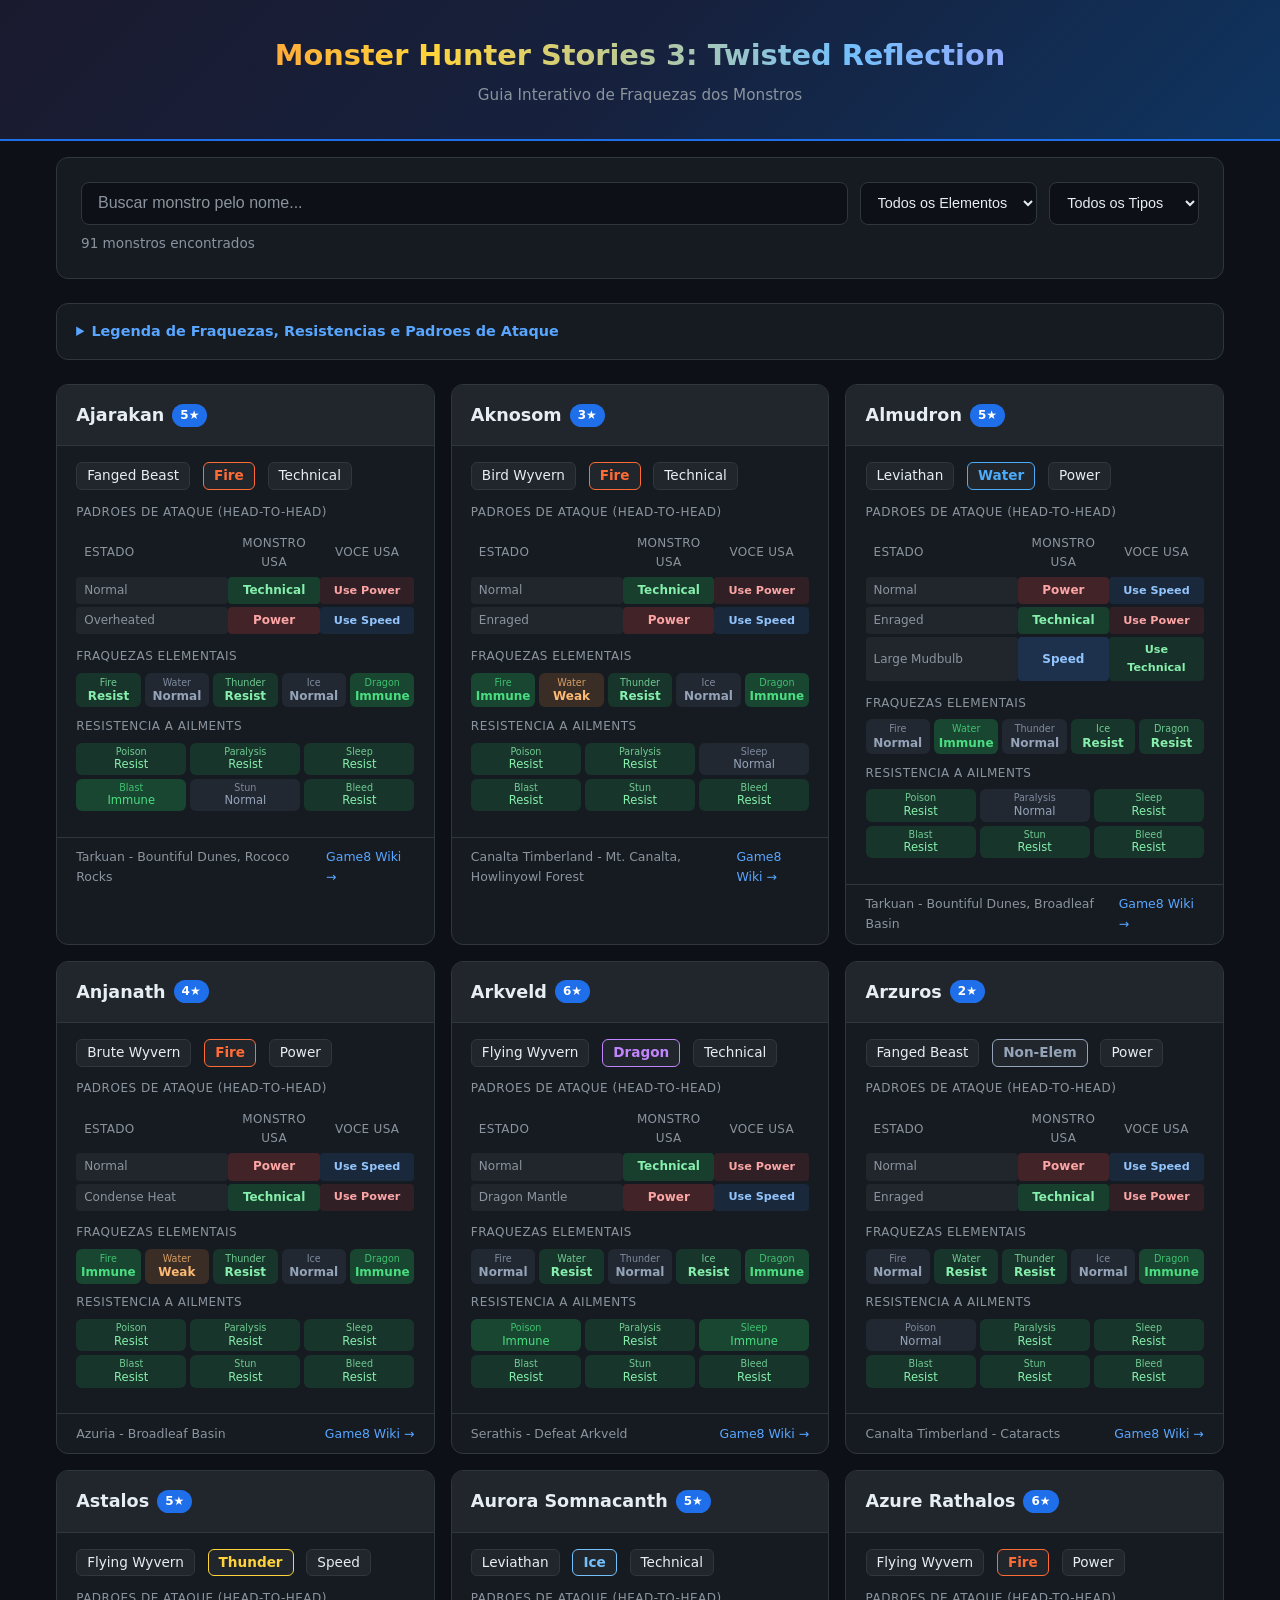
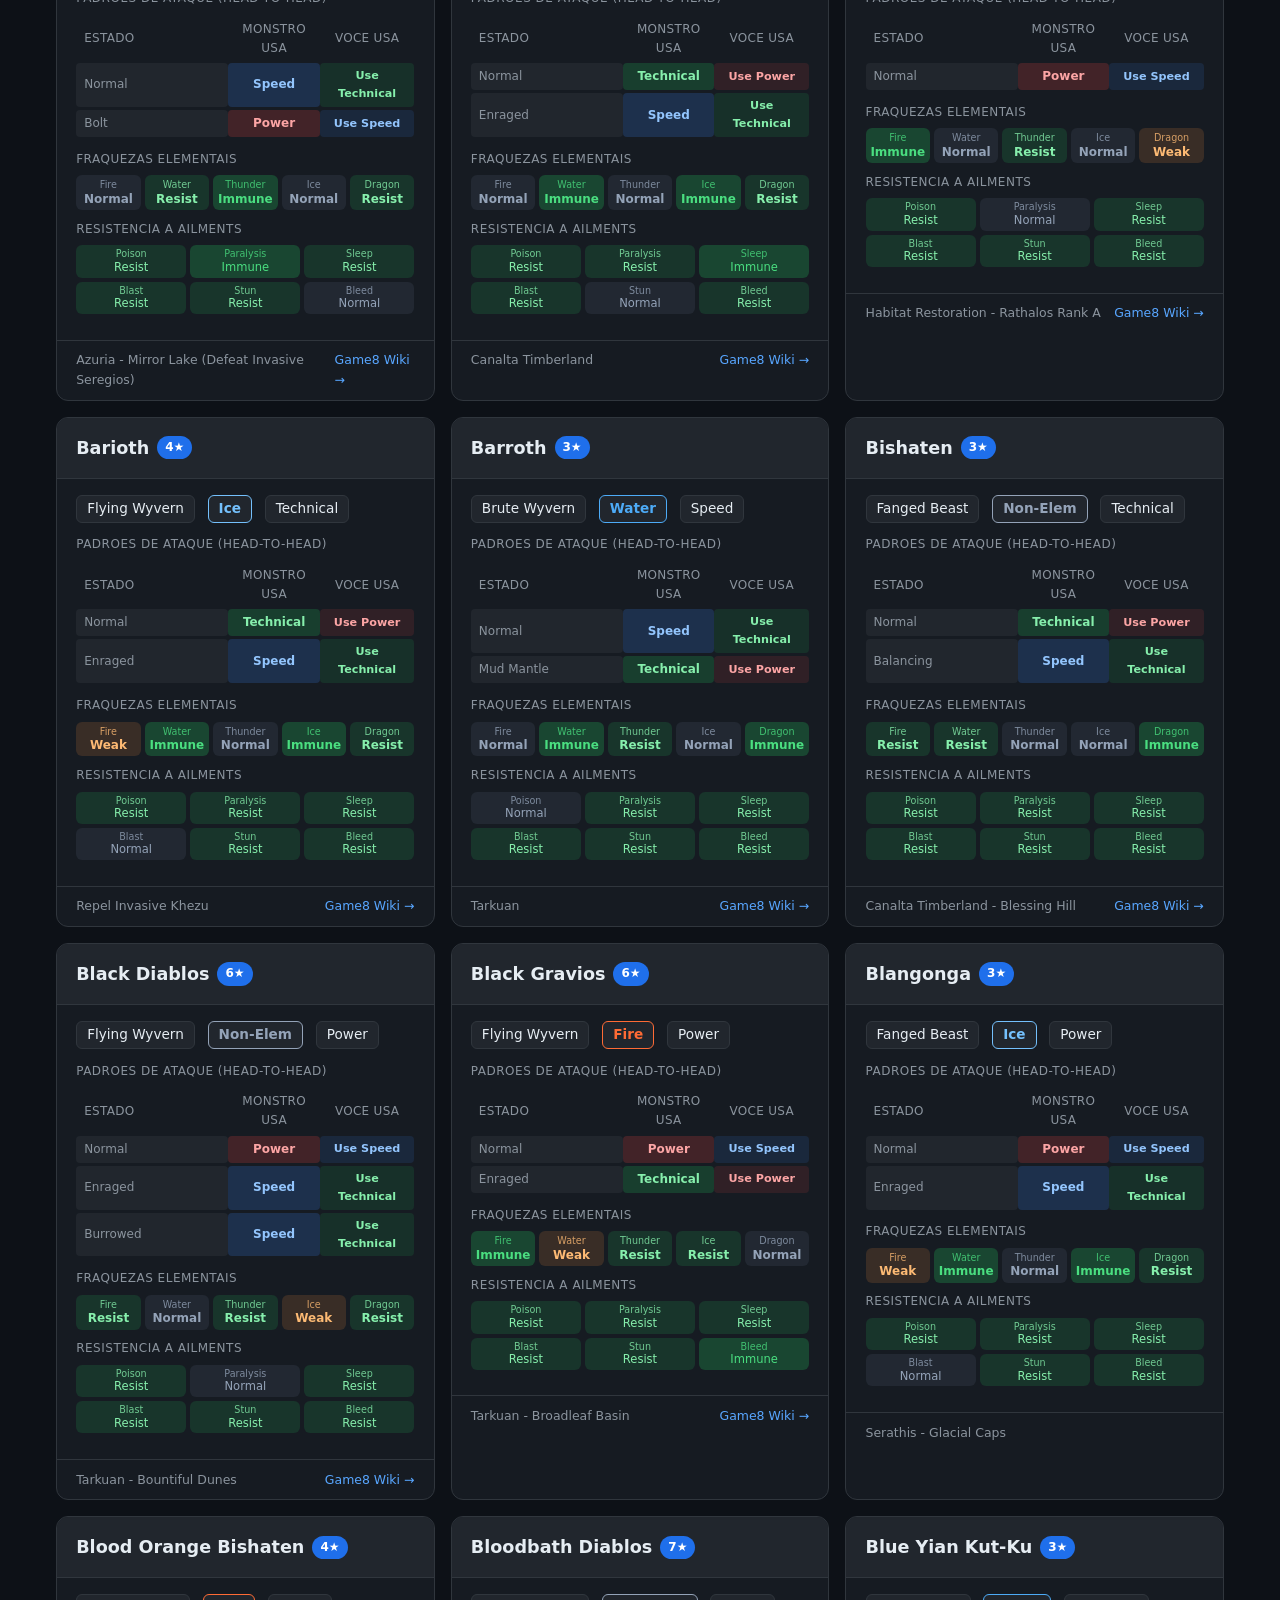
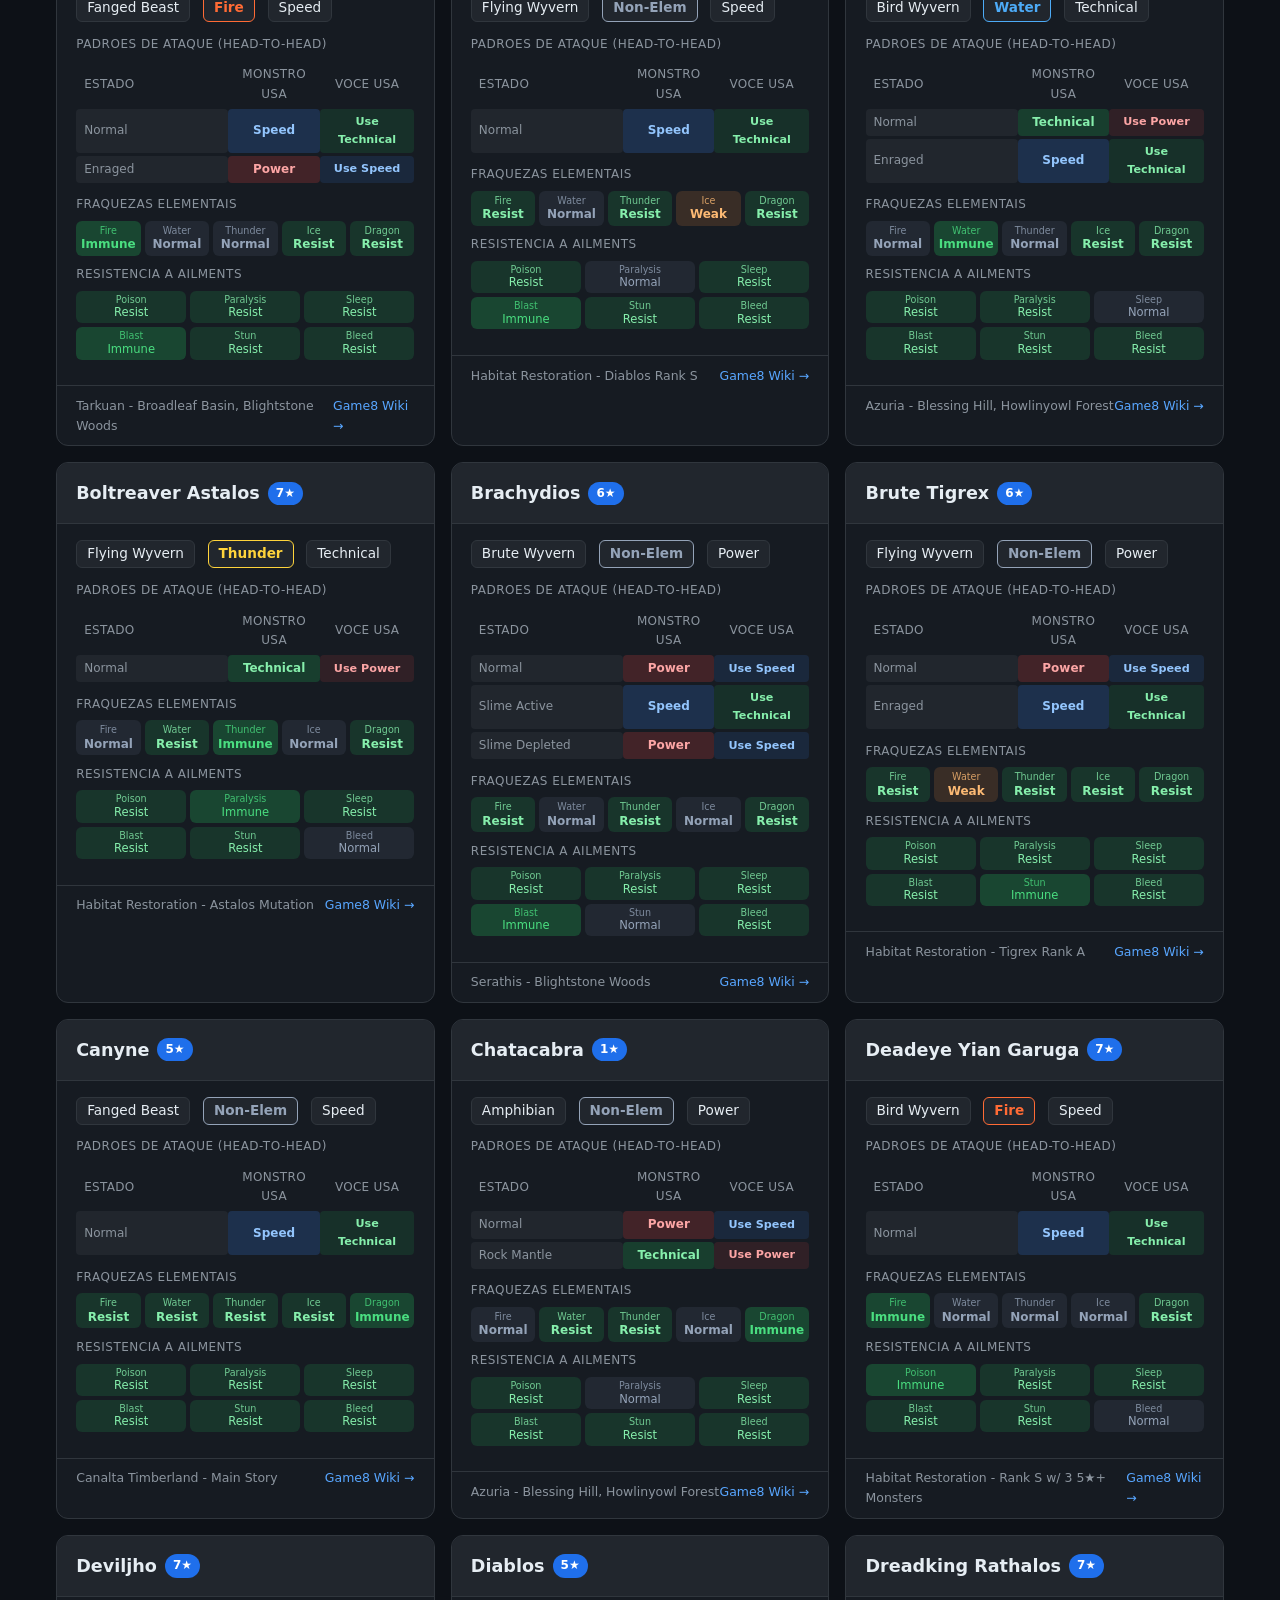
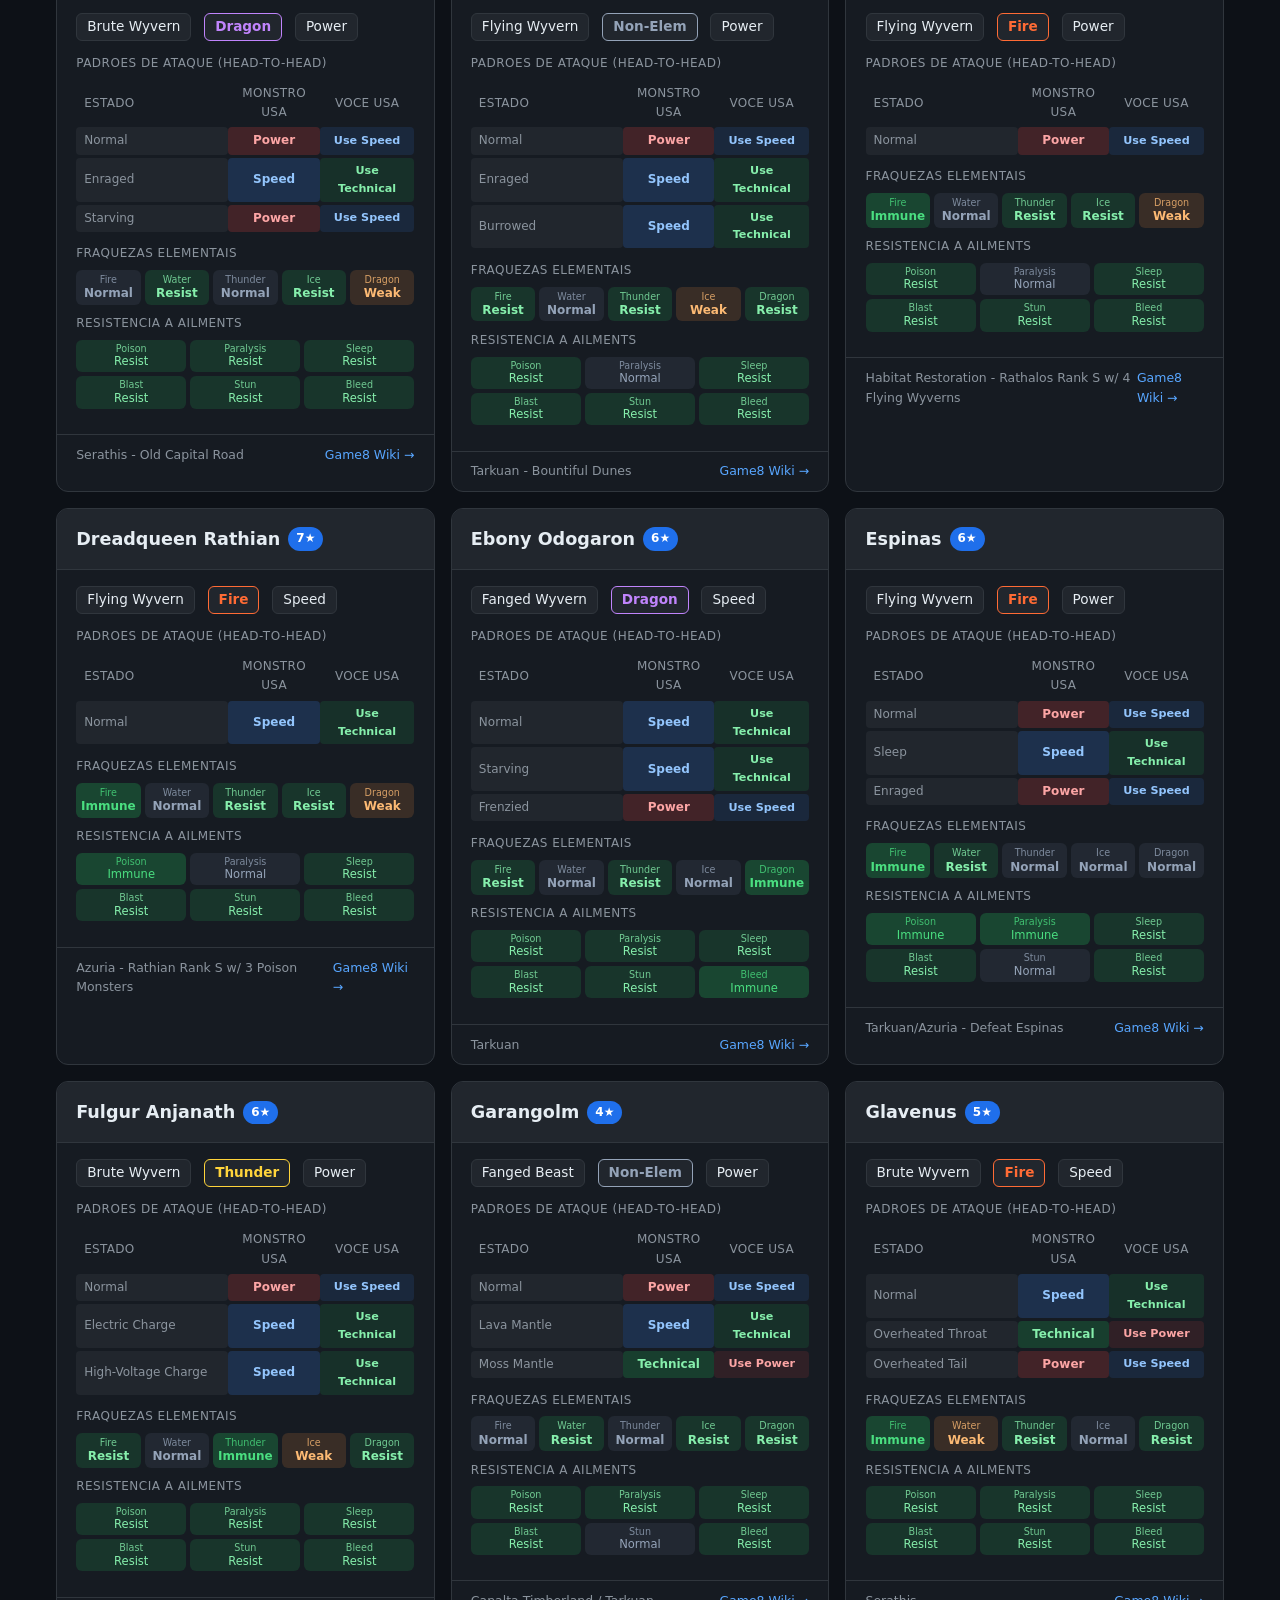
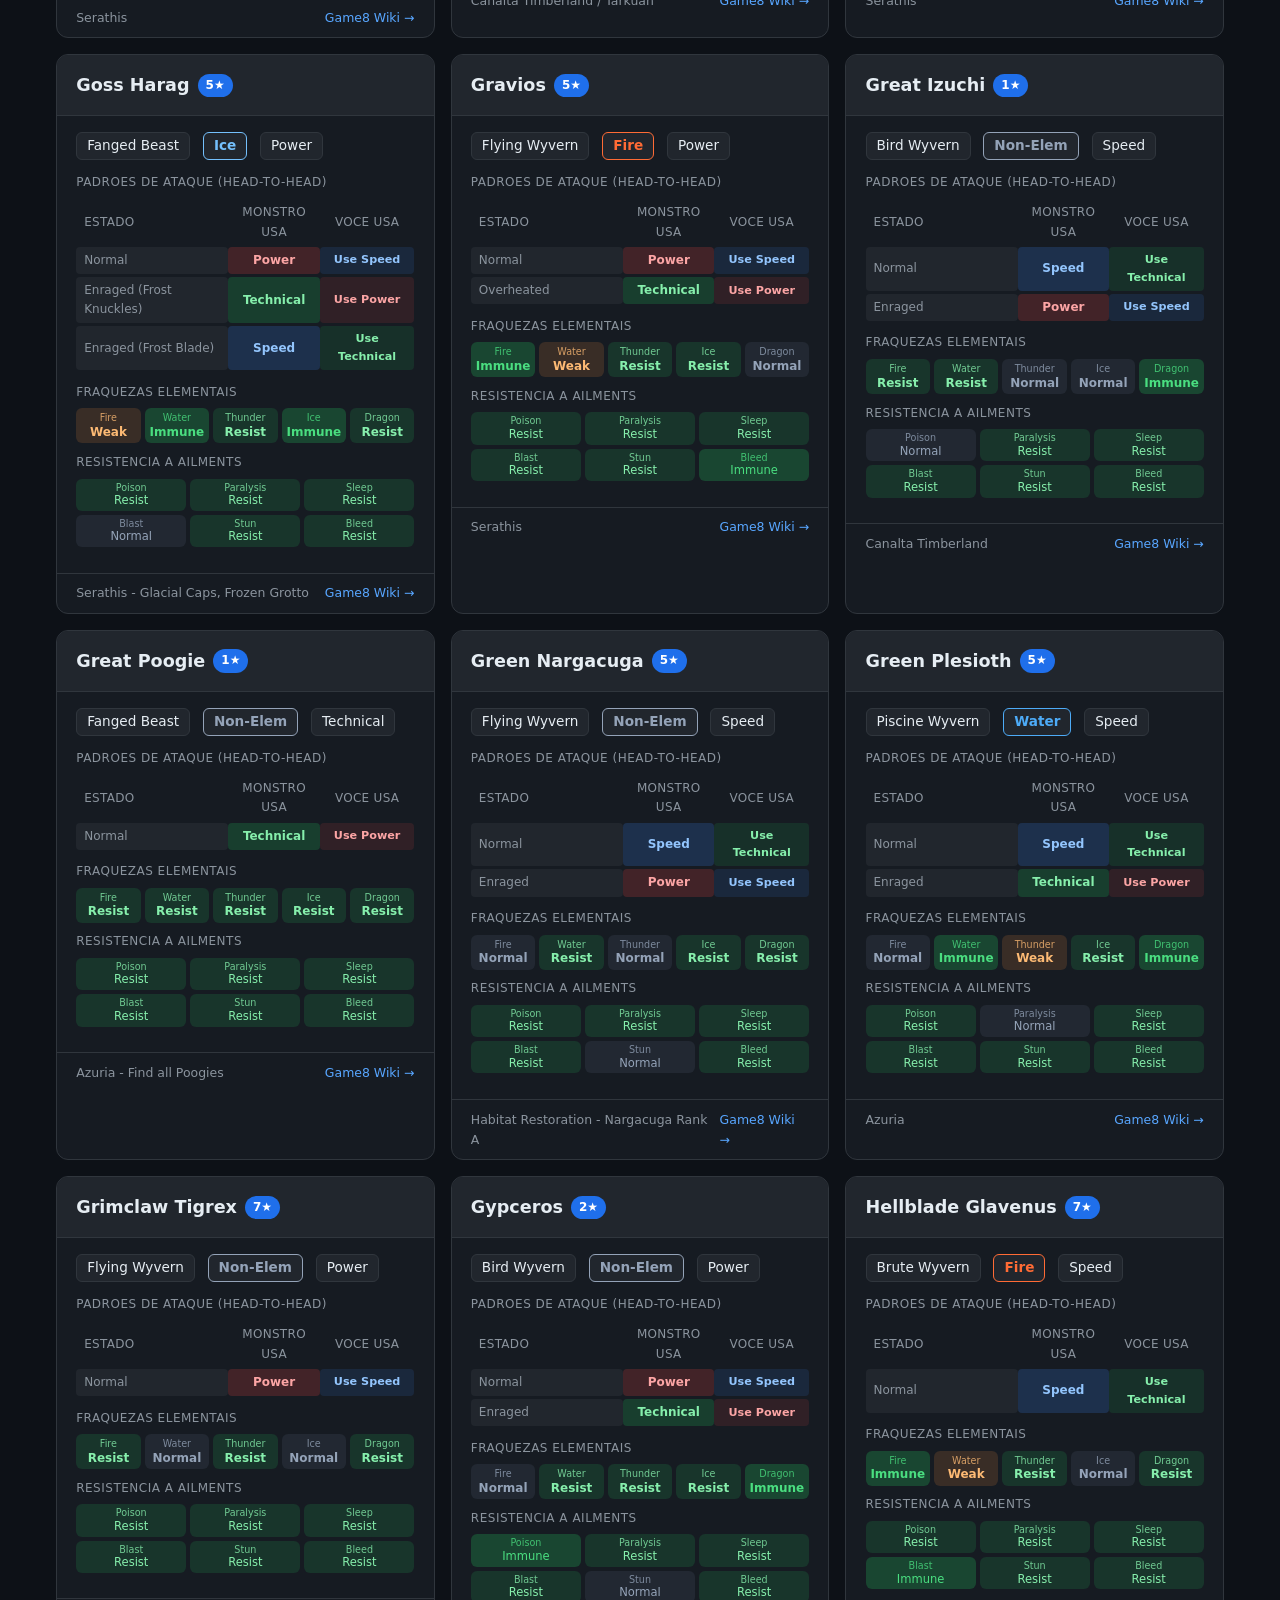
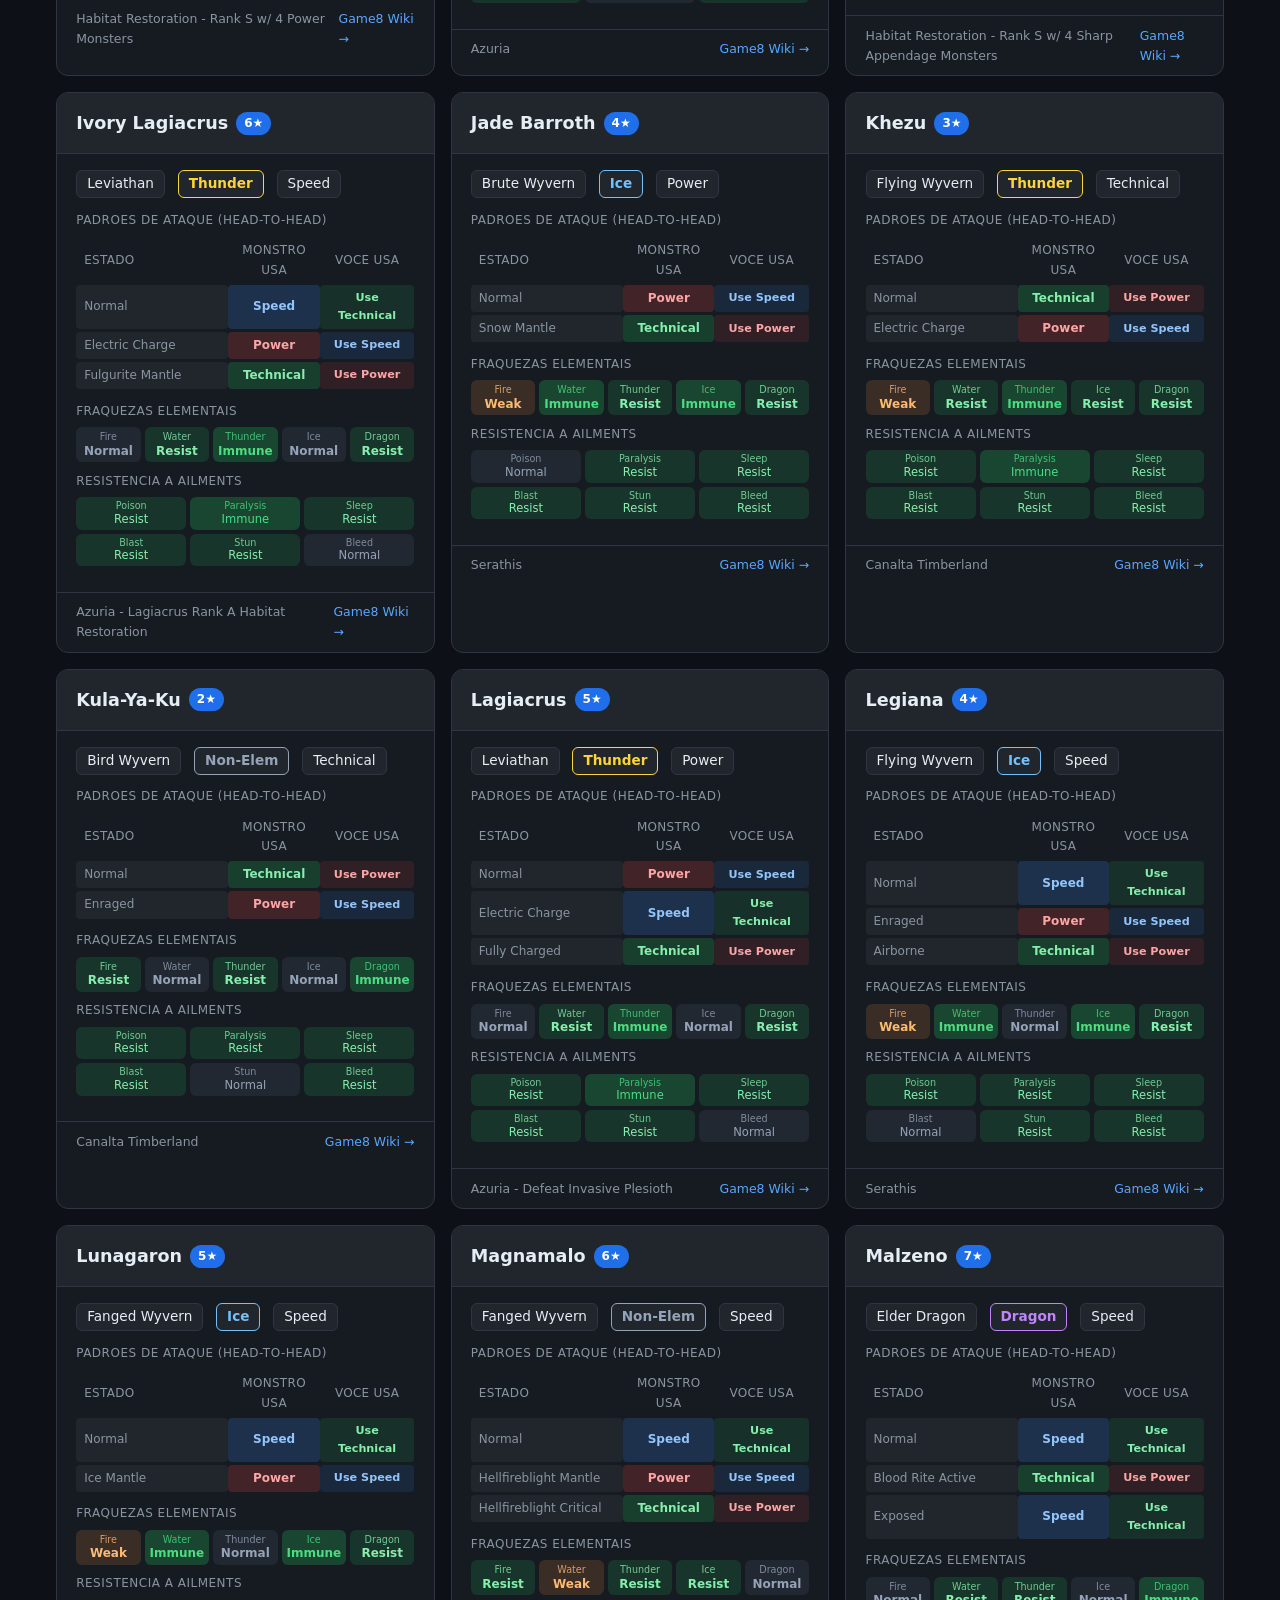
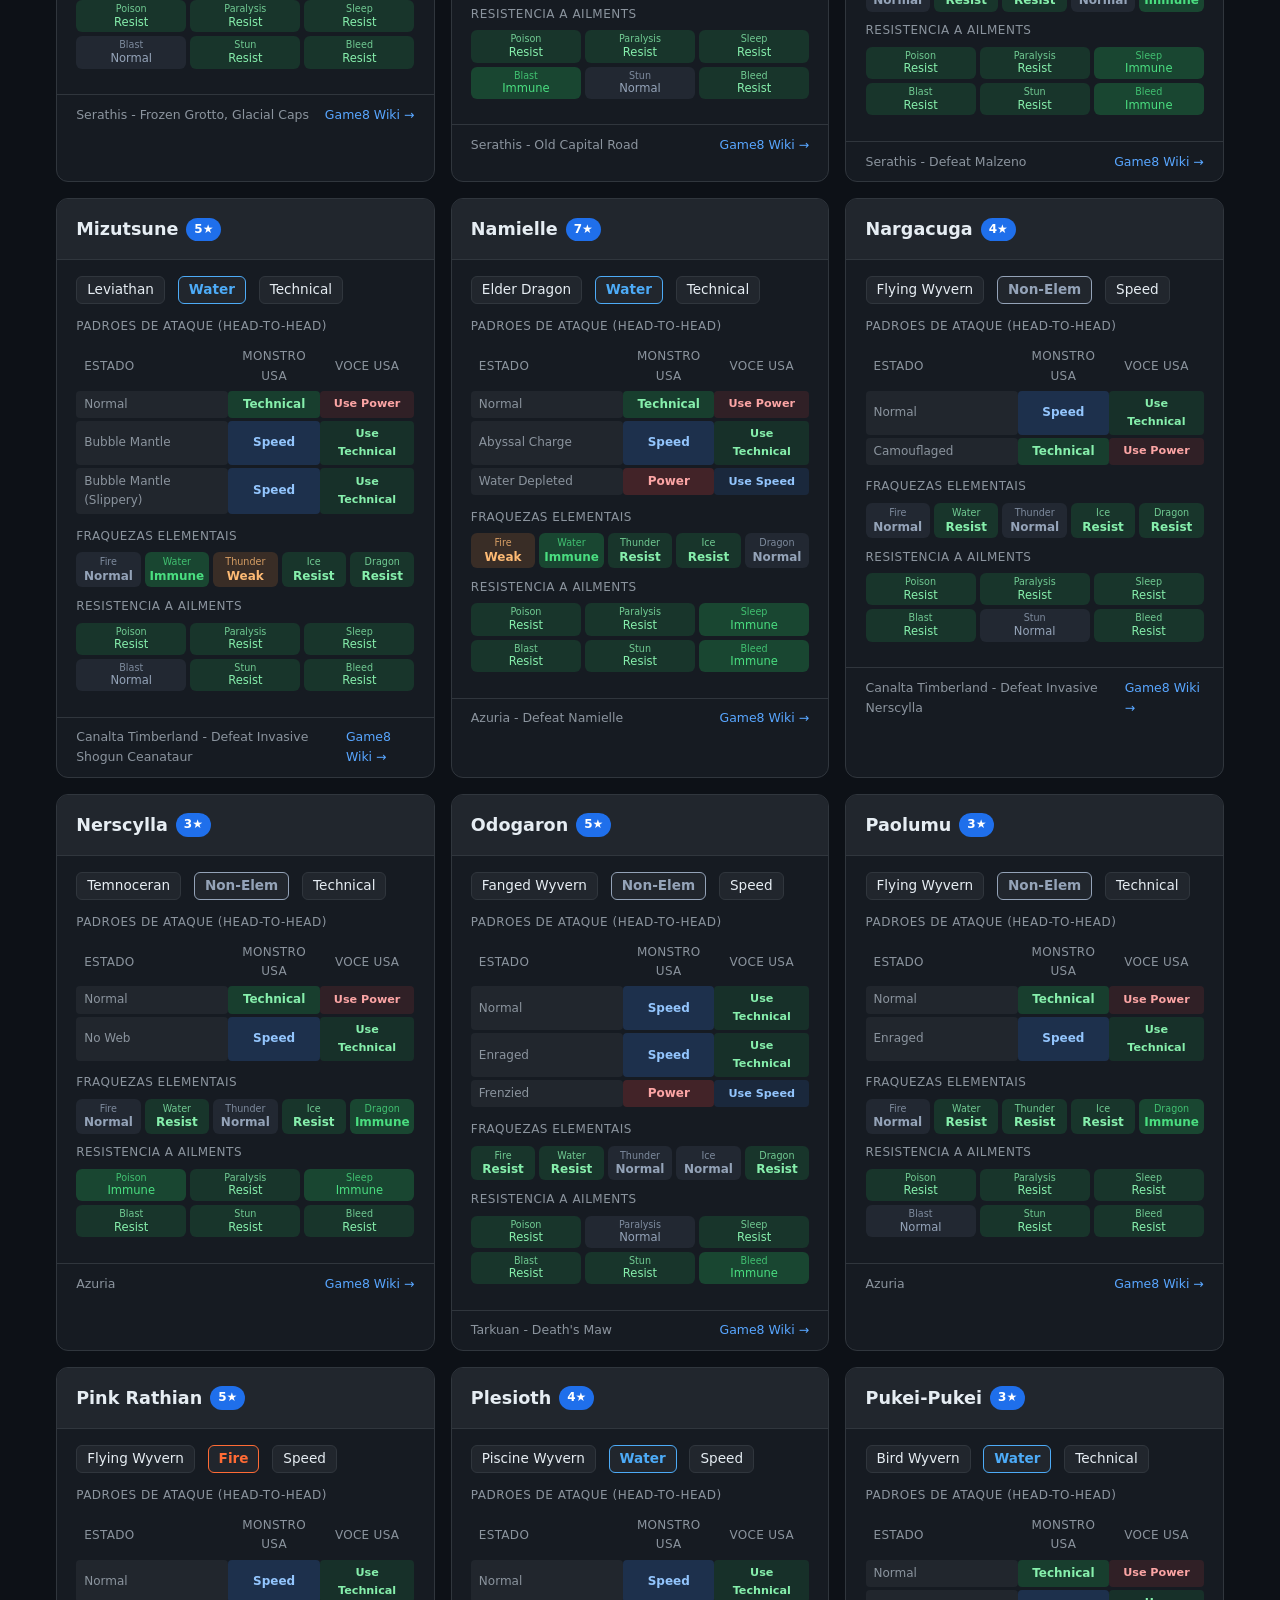
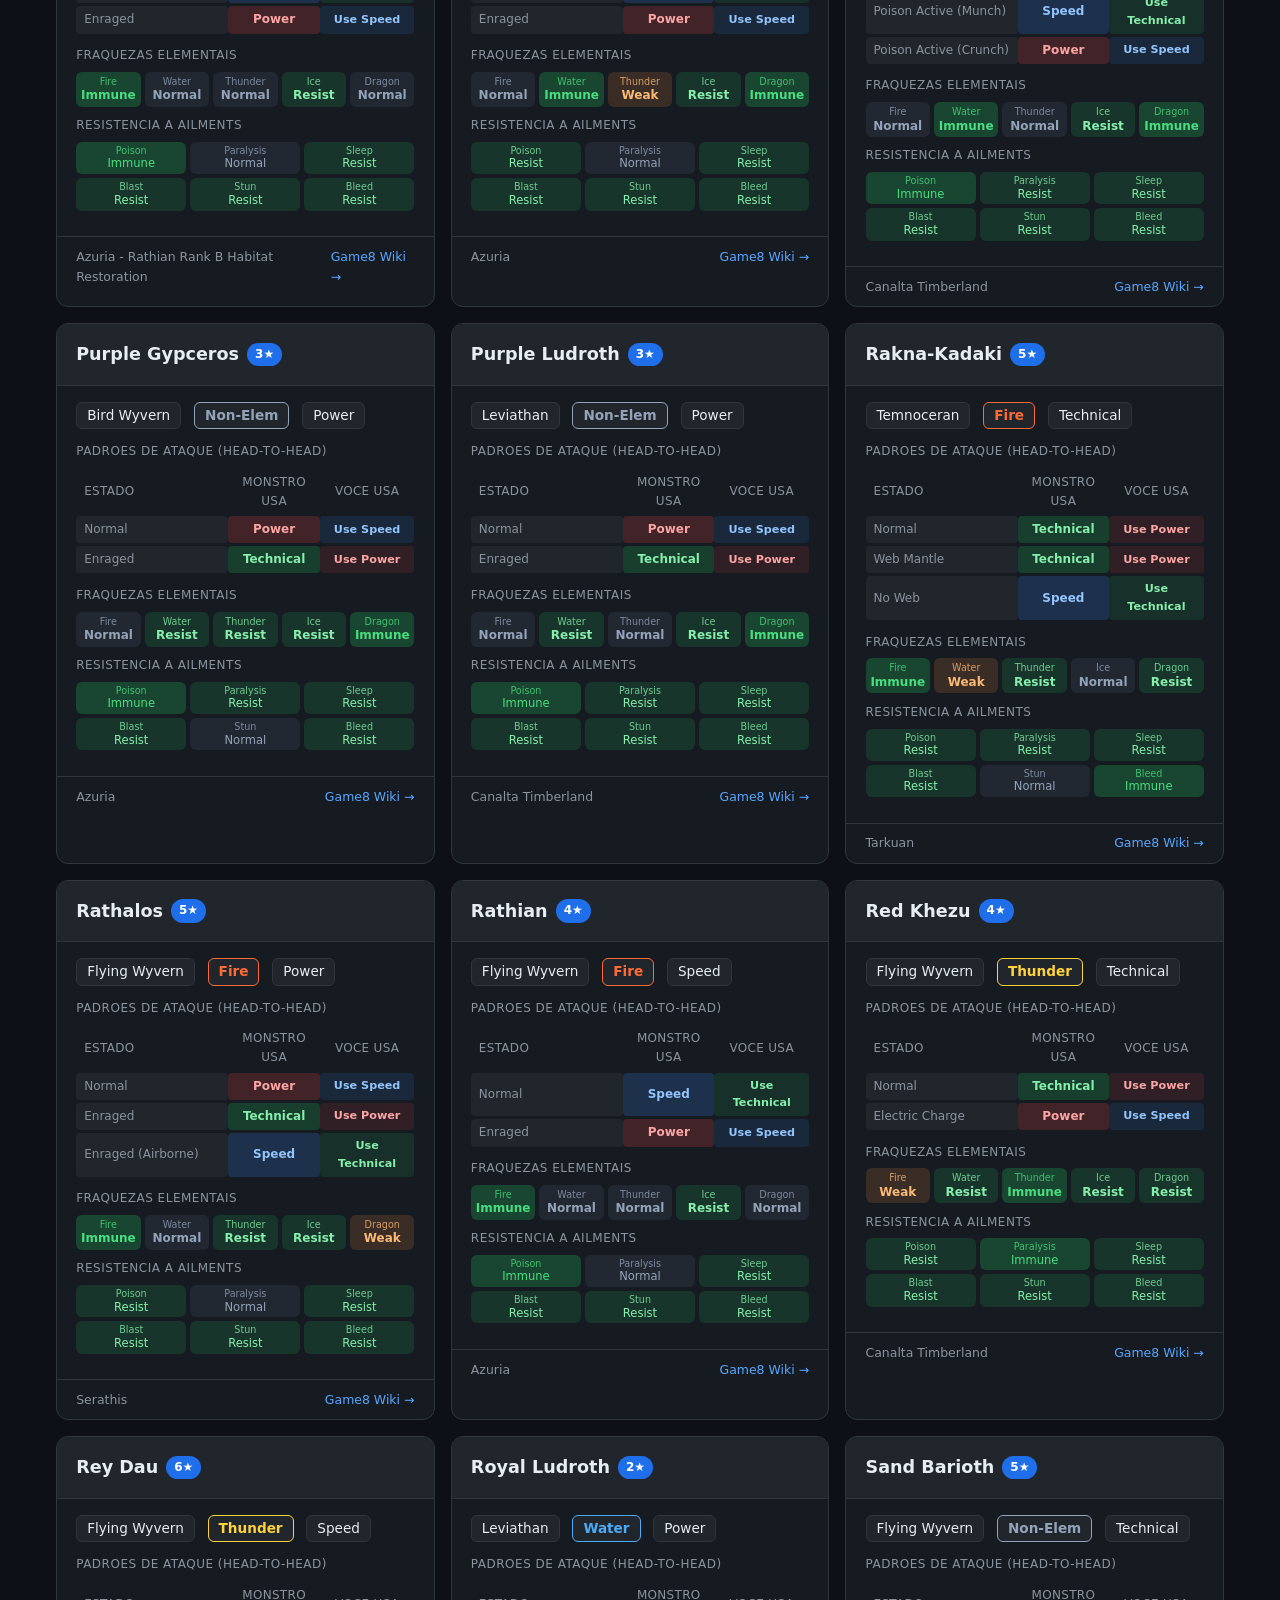
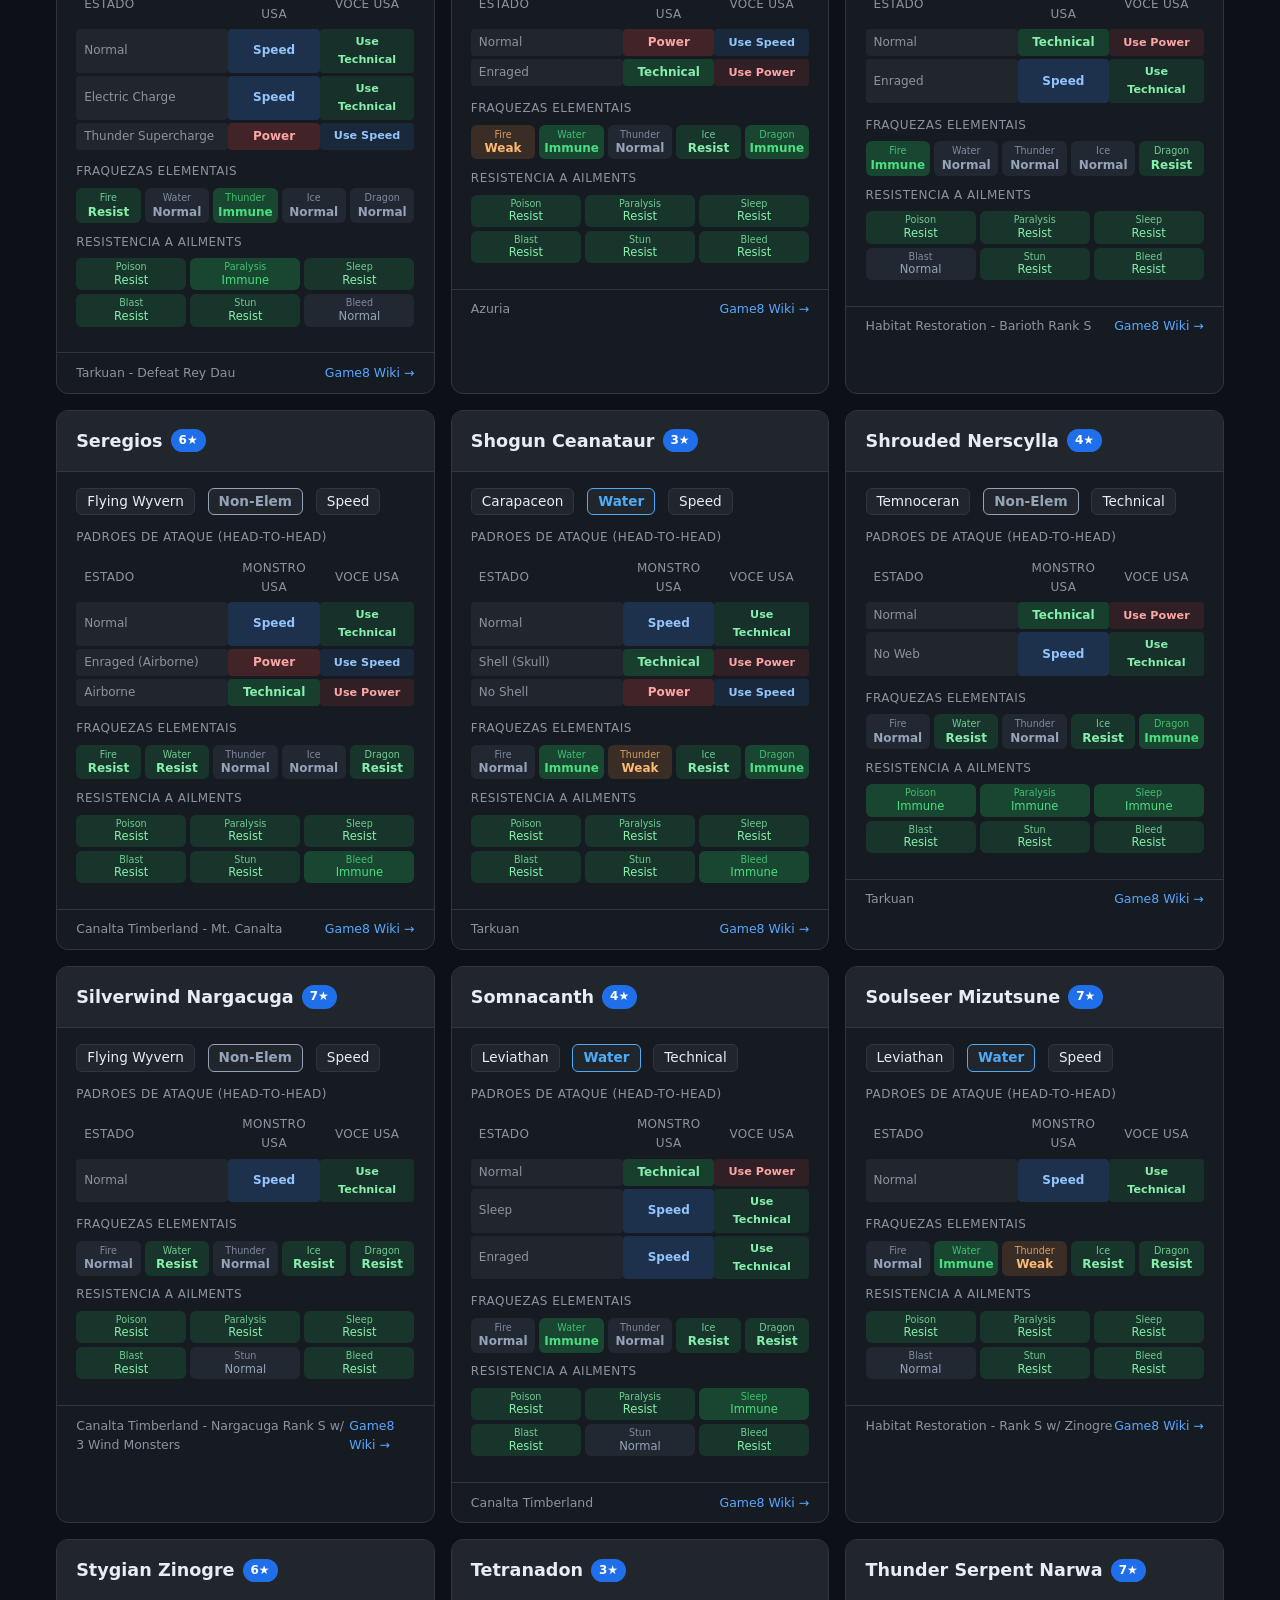
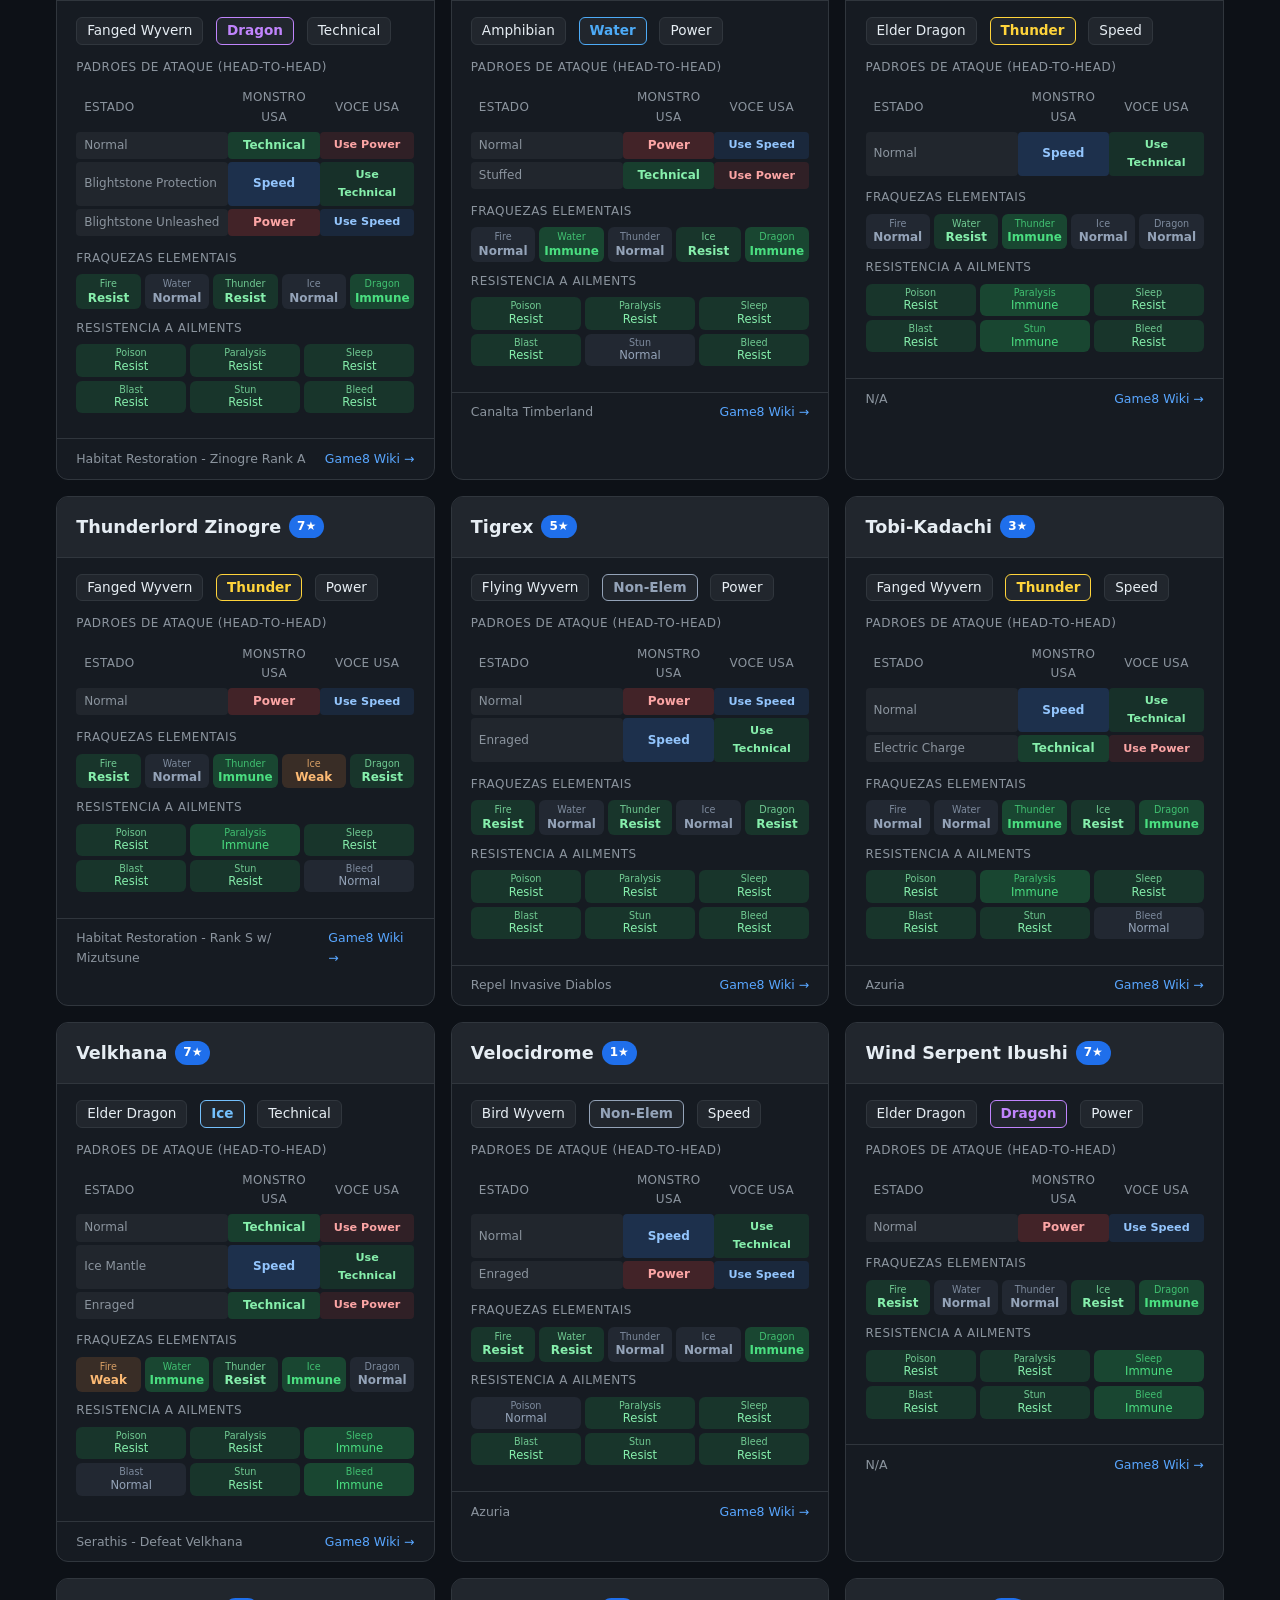
==== commit 5f72976f: "refactor: remove tier system and stats chart from monster cards Made-with: Cursor" ====
--- a/index.html
+++ b/index.html
@@ -13,7 +13,6 @@
   --dragon:#c084fc;--poison:#a78bfa;--para:#fbbf24;--sleep:#60a5fa;
   --blast:#fb923c;--stun:#facc15;--bleed:#f87171;--nonelem:#94a3b8;
   --weak:#ef4444;--resist:#22c55e;--neutral:#64748b;
-  --ss:#fbbf24;--s:#a78bfa;--a:#58a6ff;--b:#94a3b8;
 }
 body{background:var(--bg);color:var(--text);font-family:'Segoe UI',system-ui,-apple-system,sans-serif;line-height:1.6}
 a{color:var(--accent);text-decoration:none}
@@ -42,8 +41,6 @@
 .card-header{display:flex;justify-content:space-between;align-items:center;padding:1rem 1.2rem;border-bottom:1px solid var(--border);background:var(--surface2)}
 .card-header h3{font-size:1.1rem;display:flex;align-items:center;gap:.5rem}
 .monster-rank{font-size:.75rem;padding:2px 8px;border-radius:99px;background:var(--accent2);color:#fff}
-.tier-badge{font-size:.7rem;font-weight:700;padding:2px 8px;border-radius:99px;color:#000}
-.tier-ss{background:var(--ss)}.tier-s{background:var(--s);color:#fff}.tier-a{background:var(--a);color:#fff}.tier-b{background:var(--b);color:#000}
 
 .card-body{padding:1rem 1.2rem}
 .info-row{display:flex;flex-wrap:wrap;gap:.4rem .8rem;margin-bottom:.8rem;font-size:.85rem}
@@ -67,16 +64,6 @@
 .ailment-grid{display:grid;grid-template-columns:repeat(3,1fr);gap:4px;margin-bottom:.6rem}
 .ailment-cell{text-align:center;padding:3px 2px;border-radius:6px;font-size:.72rem;line-height:1.2}
 .ailment-cell .ail-name{display:block;font-size:.6rem;opacity:.8;margin-bottom:1px}
-
-.stat-bar-container{margin-bottom:.3rem;display:flex;align-items:center;gap:.5rem;font-size:.78rem}
-.stat-label{width:55px;text-align:right;color:var(--text2)}
-.stat-bar-bg{flex:1;height:8px;background:var(--surface2);border-radius:4px;overflow:hidden}
-.stat-bar{height:100%;border-radius:4px;transition:width .3s}
-.stat-hp .stat-bar{background:linear-gradient(90deg,#22c55e,#4ade80)}
-.stat-atk .stat-bar{background:linear-gradient(90deg,#ef4444,#f87171)}
-.stat-spd .stat-bar{background:linear-gradient(90deg,#3b82f6,#60a5fa)}
-.stat-def .stat-bar{background:linear-gradient(90deg,#f59e0b,#fbbf24)}
-.stat-val{width:20px;font-weight:600;font-size:.75rem}
 
 .card-footer{padding:.6rem 1.2rem;border-top:1px solid var(--border);display:flex;justify-content:space-between;align-items:center;font-size:.8rem}
 .egg-location{color:var(--text2);font-size:.78rem}
@@ -149,13 +136,6 @@
         <option value="Carapaceon">Carapaceon</option>
         <option value="Elder Dragon">Elder Dragon</option>
       </select>
-      <select id="filterTier">
-        <option value="">Todos os Tiers</option>
-        <option value="SS">SS</option>
-        <option value="S">S</option>
-        <option value="A">A</option>
-        <option value="B">B</option>
-      </select>
     </div>
     <div class="result-count" id="resultCount"></div>
   </div>
@@ -192,370 +172,279 @@
 
 <script>
 const MONSTERS = [
-  {name:"Ajarakan",genus:"Fanged Beast",element:"Fire",rank:"5★",attackType:"Technical",tier:"A",
+  {name:"Ajarakan",genus:"Fanged Beast",element:"Fire",rank:"5★",attackType:"Technical",
    patterns:{Normal:"T",Overheated:"P"},
-   weakElem:{fire:1,water:2,thunder:1,ice:2,dragon:0},ailments:{poison:1,para:1,sleep:1,blast:0,stun:2,bleed:1},
-   stats:{hp:7,atk:7,spd:5,def:5},egg:"Tarkuan - Bountiful Dunes, Rococo Rocks",link:"587100"},
-  {name:"Aknosom",genus:"Bird Wyvern",element:"Fire",rank:"3★",attackType:"Technical",tier:null,
+   weakElem:{fire:1,water:2,thunder:1,ice:2,dragon:0},ailments:{poison:1,para:1,sleep:1,blast:0,stun:2,bleed:1},egg:"Tarkuan - Bountiful Dunes, Rococo Rocks",link:"587100"},
+  {name:"Aknosom",genus:"Bird Wyvern",element:"Fire",rank:"3★",attackType:"Technical",
    patterns:{Normal:"T",Enraged:"P"},
-   weakElem:{fire:0,water:3,thunder:1,ice:2,dragon:0},ailments:{poison:1,para:1,sleep:2,blast:1,stun:1,bleed:1},
-   stats:{hp:5,atk:6,spd:6,def:6},egg:"Canalta Timberland - Mt. Canalta, Howlinyowl Forest",link:"586452"},
-  {name:"Almudron",genus:"Leviathan",element:"Water",rank:"5★",attackType:"Power",tier:"B",
+   weakElem:{fire:0,water:3,thunder:1,ice:2,dragon:0},ailments:{poison:1,para:1,sleep:2,blast:1,stun:1,bleed:1},egg:"Canalta Timberland - Mt. Canalta, Howlinyowl Forest",link:"586452"},
+  {name:"Almudron",genus:"Leviathan",element:"Water",rank:"5★",attackType:"Power",
    patterns:{Normal:"P",Enraged:"T","Large Mudbulb":"S"},
-   weakElem:{fire:2,water:0,thunder:2,ice:1,dragon:1},ailments:{poison:1,para:2,sleep:1,blast:1,stun:1,bleed:1},
-   stats:{hp:6,atk:7,spd:6,def:6},egg:"Tarkuan - Bountiful Dunes, Broadleaf Basin",link:"586551"},
-  {name:"Anjanath",genus:"Brute Wyvern",element:"Fire",rank:"4★",attackType:"Power",tier:null,
+   weakElem:{fire:2,water:0,thunder:2,ice:1,dragon:1},ailments:{poison:1,para:2,sleep:1,blast:1,stun:1,bleed:1},egg:"Tarkuan - Bountiful Dunes, Broadleaf Basin",link:"586551"},
+  {name:"Anjanath",genus:"Brute Wyvern",element:"Fire",rank:"4★",attackType:"Power",
    patterns:{Normal:"P","Condense Heat":"T"},
-   weakElem:{fire:0,water:3,thunder:1,ice:2,dragon:0},ailments:{poison:1,para:1,sleep:1,blast:1,stun:1,bleed:1},
-   stats:{hp:6,atk:7,spd:5,def:5},egg:"Azuria - Broadleaf Basin",link:"586309"},
-  {name:"Arkveld",genus:"Flying Wyvern",element:"Dragon",rank:"6★",attackType:"Technical",tier:null,
+   weakElem:{fire:0,water:3,thunder:1,ice:2,dragon:0},ailments:{poison:1,para:1,sleep:1,blast:1,stun:1,bleed:1},egg:"Azuria - Broadleaf Basin",link:"586309"},
+  {name:"Arkveld",genus:"Flying Wyvern",element:"Dragon",rank:"6★",attackType:"Technical",
    patterns:{Normal:"T","Dragon Mantle":"P"},
-   weakElem:{fire:2,water:1,thunder:2,ice:1,dragon:0},ailments:{poison:0,para:1,sleep:0,blast:1,stun:1,bleed:1},
-   stats:{hp:8,atk:8,spd:6,def:6},egg:"Serathis - Defeat Arkveld",link:"587113"},
-  {name:"Arzuros",genus:"Fanged Beast",element:"Non-Elem",rank:"2★",attackType:"Power",tier:null,
+   weakElem:{fire:2,water:1,thunder:2,ice:1,dragon:0},ailments:{poison:0,para:1,sleep:0,blast:1,stun:1,bleed:1},egg:"Serathis - Defeat Arkveld",link:"587113"},
+  {name:"Arzuros",genus:"Fanged Beast",element:"Non-Elem",rank:"2★",attackType:"Power",
    patterns:{Normal:"P",Enraged:"T"},
-   weakElem:{fire:2,water:1,thunder:1,ice:2,dragon:0},ailments:{poison:2,para:1,sleep:1,blast:1,stun:1,bleed:1},
-   stats:{hp:5,atk:4,spd:5,def:5},egg:"Canalta Timberland - Cataracts",link:"586456"},
-  {name:"Astalos",genus:"Flying Wyvern",element:"Thunder",rank:"5★",attackType:"Speed",tier:"A",
+   weakElem:{fire:2,water:1,thunder:1,ice:2,dragon:0},ailments:{poison:2,para:1,sleep:1,blast:1,stun:1,bleed:1},egg:"Canalta Timberland - Cataracts",link:"586456"},
+  {name:"Astalos",genus:"Flying Wyvern",element:"Thunder",rank:"5★",attackType:"Speed",
    patterns:{Normal:"S",Bolt:"P"},
-   weakElem:{fire:2,water:1,thunder:0,ice:2,dragon:1},ailments:{poison:1,para:0,sleep:1,blast:1,stun:1,bleed:2},
-   stats:{hp:5,atk:8,spd:8,def:8},egg:"Azuria - Mirror Lake (Defeat Invasive Seregios)",link:"586449"},
-  {name:"Aurora Somnacanth",genus:"Leviathan",element:"Ice",rank:"5★",attackType:"Technical",tier:"A",
+   weakElem:{fire:2,water:1,thunder:0,ice:2,dragon:1},ailments:{poison:1,para:0,sleep:1,blast:1,stun:1,bleed:2},egg:"Azuria - Mirror Lake (Defeat Invasive Seregios)",link:"586449"},
+  {name:"Aurora Somnacanth",genus:"Leviathan",element:"Ice",rank:"5★",attackType:"Technical",
    patterns:{Normal:"T",Enraged:"S"},
-   weakElem:{fire:2,water:0,thunder:2,ice:0,dragon:1},ailments:{poison:1,para:1,sleep:0,blast:1,stun:2,bleed:1},
-   stats:{hp:6,atk:6,spd:7,def:7},egg:"Canalta Timberland",link:"586552"},
-  {name:"Azure Rathalos",genus:"Flying Wyvern",element:"Fire",rank:"6★",attackType:"Power",tier:"A",
+   weakElem:{fire:2,water:0,thunder:2,ice:0,dragon:1},ailments:{poison:1,para:1,sleep:0,blast:1,stun:2,bleed:1},egg:"Canalta Timberland",link:"586552"},
+  {name:"Azure Rathalos",genus:"Flying Wyvern",element:"Fire",rank:"6★",attackType:"Power",
    patterns:{Normal:"P"},
-   weakElem:{fire:0,water:2,thunder:1,ice:2,dragon:3},ailments:{poison:1,para:2,sleep:1,blast:1,stun:1,bleed:1},
-   stats:{hp:7,atk:8,spd:6,def:6},egg:"Habitat Restoration - Rathalos Rank A",link:"586793"},
-  {name:"Barioth",genus:"Flying Wyvern",element:"Ice",rank:"4★",attackType:"Technical",tier:"S",
+   weakElem:{fire:0,water:2,thunder:1,ice:2,dragon:3},ailments:{poison:1,para:2,sleep:1,blast:1,stun:1,bleed:1},egg:"Habitat Restoration - Rathalos Rank A",link:"586793"},
+  {name:"Barioth",genus:"Flying Wyvern",element:"Ice",rank:"4★",attackType:"Technical",
    patterns:{Normal:"T",Enraged:"S"},
-   weakElem:{fire:3,water:0,thunder:2,ice:0,dragon:1},ailments:{poison:1,para:1,sleep:1,blast:2,stun:1,bleed:1},
-   stats:{hp:5,atk:6,spd:8,def:8},egg:"Repel Invasive Khezu",link:"586593"},
-  {name:"Barroth",genus:"Brute Wyvern",element:"Water",rank:"3★",attackType:"Speed",tier:null,
+   weakElem:{fire:3,water:0,thunder:2,ice:0,dragon:1},ailments:{poison:1,para:1,sleep:1,blast:2,stun:1,bleed:1},egg:"Repel Invasive Khezu",link:"586593"},
+  {name:"Barroth",genus:"Brute Wyvern",element:"Water",rank:"3★",attackType:"Speed",
    patterns:{Normal:"S","Mud Mantle":"T"},
-   weakElem:{fire:2,water:0,thunder:1,ice:2,dragon:0},ailments:{poison:2,para:1,sleep:1,blast:1,stun:1,bleed:1},
-   stats:{hp:6,atk:5,spd:4,def:6},egg:"Tarkuan",link:"587045"},
-  {name:"Bishaten",genus:"Fanged Beast",element:"Non-Elem",rank:"3★",attackType:"Technical",tier:"B",
+   weakElem:{fire:2,water:0,thunder:1,ice:2,dragon:0},ailments:{poison:2,para:1,sleep:1,blast:1,stun:1,bleed:1},egg:"Tarkuan",link:"587045"},
+  {name:"Bishaten",genus:"Fanged Beast",element:"Non-Elem",rank:"3★",attackType:"Technical",
    patterns:{Normal:"T",Balancing:"S"},
-   weakElem:{fire:1,water:1,thunder:2,ice:2,dragon:0},ailments:{poison:1,para:1,sleep:1,blast:1,stun:1,bleed:1},
-   stats:{hp:5,atk:5,spd:6,def:5},egg:"Canalta Timberland - Blessing Hill",link:"586450"},
-  {name:"Black Diablos",genus:"Flying Wyvern",element:"Non-Elem",rank:"6★",attackType:"Power",tier:"A",
+   weakElem:{fire:1,water:1,thunder:2,ice:2,dragon:0},ailments:{poison:1,para:1,sleep:1,blast:1,stun:1,bleed:1},egg:"Canalta Timberland - Blessing Hill",link:"586450"},
+  {name:"Black Diablos",genus:"Flying Wyvern",element:"Non-Elem",rank:"6★",attackType:"Power",
    patterns:{Normal:"P",Enraged:"S",Burrowed:"S"},
-   weakElem:{fire:1,water:2,thunder:1,ice:3,dragon:1},ailments:{poison:1,para:2,sleep:1,blast:1,stun:1,bleed:1},
-   stats:{hp:8,atk:8,spd:5,def:7},egg:"Tarkuan - Bountiful Dunes",link:"587109"},
-  {name:"Black Gravios",genus:"Flying Wyvern",element:"Fire",rank:"6★",attackType:"Power",tier:null,
+   weakElem:{fire:1,water:2,thunder:1,ice:3,dragon:1},ailments:{poison:1,para:2,sleep:1,blast:1,stun:1,bleed:1},egg:"Tarkuan - Bountiful Dunes",link:"587109"},
+  {name:"Black Gravios",genus:"Flying Wyvern",element:"Fire",rank:"6★",attackType:"Power",
    patterns:{Normal:"P",Enraged:"T"},
-   weakElem:{fire:0,water:3,thunder:1,ice:1,dragon:2},ailments:{poison:1,para:1,sleep:1,blast:1,stun:1,bleed:0},
-   stats:{hp:7,atk:6,spd:3,def:8},egg:"Tarkuan - Broadleaf Basin",link:"586539"},
-  {name:"Blangonga",genus:"Fanged Beast",element:"Ice",rank:"3★",attackType:"Power",tier:null,
+   weakElem:{fire:0,water:3,thunder:1,ice:1,dragon:2},ailments:{poison:1,para:1,sleep:1,blast:1,stun:1,bleed:0},egg:"Tarkuan - Broadleaf Basin",link:"586539"},
+  {name:"Blangonga",genus:"Fanged Beast",element:"Ice",rank:"3★",attackType:"Power",
    patterns:{Normal:"P",Enraged:"S"},
-   weakElem:{fire:3,water:0,thunder:2,ice:0,dragon:1},ailments:{poison:1,para:1,sleep:1,blast:2,stun:1,bleed:1},
-   stats:{hp:6,atk:7,spd:6,def:5},egg:"Serathis - Glacial Caps",link:null},
-  {name:"Blood Orange Bishaten",genus:"Fanged Beast",element:"Fire",rank:"4★",attackType:"Speed",tier:null,
-   patterns:{Normal:"S",Enraged:"P"},
-   weakElem:{fire:0,water:2,thunder:2,ice:1,dragon:1},ailments:{poison:1,para:1,sleep:1,blast:0,stun:1,bleed:1},
-   stats:{hp:5,atk:6,spd:6,def:5},egg:"Tarkuan - Broadleaf Basin, Blightstone Woods",link:"586538"},
-  {name:"Bloodbath Diablos",genus:"Flying Wyvern",element:"Non-Elem",rank:"7★",attackType:"Speed",tier:"S",
-   patterns:{Normal:"S"},
-   weakElem:{fire:1,water:2,thunder:1,ice:3,dragon:1},ailments:{poison:1,para:2,sleep:1,blast:0,stun:1,bleed:1},
-   stats:{hp:7,atk:9,spd:6,def:5},egg:"Habitat Restoration - Diablos Rank S",link:"586795"},
-  {name:"Blue Yian Kut-Ku",genus:"Bird Wyvern",element:"Water",rank:"3★",attackType:"Technical",tier:null,
+   weakElem:{fire:3,water:0,thunder:2,ice:0,dragon:1},ailments:{poison:1,para:1,sleep:1,blast:2,stun:1,bleed:1},egg:"Serathis - Glacial Caps",link:null},
+  {name:"Blood Orange Bishaten",genus:"Fanged Beast",element:"Fire",rank:"4★",attackType:"Speed",
+   patterns:{Normal:"S",Enraged:"P"},
+   weakElem:{fire:0,water:2,thunder:2,ice:1,dragon:1},ailments:{poison:1,para:1,sleep:1,blast:0,stun:1,bleed:1},egg:"Tarkuan - Broadleaf Basin, Blightstone Woods",link:"586538"},
+  {name:"Bloodbath Diablos",genus:"Flying Wyvern",element:"Non-Elem",rank:"7★",attackType:"Speed",
+   patterns:{Normal:"S"},
+   weakElem:{fire:1,water:2,thunder:1,ice:3,dragon:1},ailments:{poison:1,para:2,sleep:1,blast:0,stun:1,bleed:1},egg:"Habitat Restoration - Diablos Rank S",link:"586795"},
+  {name:"Blue Yian Kut-Ku",genus:"Bird Wyvern",element:"Water",rank:"3★",attackType:"Technical",
    patterns:{Normal:"T",Enraged:"S"},
-   weakElem:{fire:2,water:0,thunder:2,ice:1,dragon:1},ailments:{poison:1,para:1,sleep:2,blast:1,stun:1,bleed:1},
-   stats:{hp:4,atk:5,spd:5,def:4},egg:"Azuria - Blessing Hill, Howlinyowl Forest",link:"586445"},
-  {name:"Boltreaver Astalos",genus:"Flying Wyvern",element:"Thunder",rank:"7★",attackType:"Technical",tier:"SS",
+   weakElem:{fire:2,water:0,thunder:2,ice:1,dragon:1},ailments:{poison:1,para:1,sleep:2,blast:1,stun:1,bleed:1},egg:"Azuria - Blessing Hill, Howlinyowl Forest",link:"586445"},
+  {name:"Boltreaver Astalos",genus:"Flying Wyvern",element:"Thunder",rank:"7★",attackType:"Technical",
    patterns:{Normal:"T"},
-   weakElem:{fire:2,water:1,thunder:0,ice:2,dragon:1},ailments:{poison:1,para:0,sleep:1,blast:1,stun:1,bleed:2},
-   stats:{hp:7,atk:8,spd:8,def:5},egg:"Habitat Restoration - Astalos Mutation",link:"586448"},
-  {name:"Brachydios",genus:"Brute Wyvern",element:"Non-Elem",rank:"6★",attackType:"Power",tier:"S",
+   weakElem:{fire:2,water:1,thunder:0,ice:2,dragon:1},ailments:{poison:1,para:0,sleep:1,blast:1,stun:1,bleed:2},egg:"Habitat Restoration - Astalos Mutation",link:"586448"},
+  {name:"Brachydios",genus:"Brute Wyvern",element:"Non-Elem",rank:"6★",attackType:"Power",
    patterns:{Normal:"P","Slime Active":"S","Slime Depleted":"P"},
-   weakElem:{fire:1,water:2,thunder:1,ice:2,dragon:1},ailments:{poison:1,para:1,sleep:1,blast:0,stun:2,bleed:1},
-   stats:{hp:7,atk:8,spd:6,def:6},egg:"Serathis - Blightstone Woods",link:"586541"},
-  {name:"Brute Tigrex",genus:"Flying Wyvern",element:"Non-Elem",rank:"6★",attackType:"Power",tier:"SS",
+   weakElem:{fire:1,water:2,thunder:1,ice:2,dragon:1},ailments:{poison:1,para:1,sleep:1,blast:0,stun:2,bleed:1},egg:"Serathis - Blightstone Woods",link:"586541"},
+  {name:"Brute Tigrex",genus:"Flying Wyvern",element:"Non-Elem",rank:"6★",attackType:"Power",
    patterns:{Normal:"P",Enraged:"S"},
-   weakElem:{fire:1,water:3,thunder:1,ice:1,dragon:1},ailments:{poison:1,para:1,sleep:1,blast:1,stun:0,bleed:1},
-   stats:{hp:7,atk:8,spd:7,def:6},egg:"Habitat Restoration - Tigrex Rank A",link:"586608"},
-  {name:"Canyne",genus:"Fanged Beast",element:"Non-Elem",rank:"5★",attackType:"Speed",tier:null,
-   patterns:{Normal:"S"},
-   weakElem:{fire:1,water:1,thunder:1,ice:1,dragon:0},ailments:{poison:1,para:1,sleep:1,blast:1,stun:1,bleed:1},
-   stats:{hp:4,atk:4,spd:5,def:4},egg:"Canalta Timberland - Main Story",link:"586451"},
-  {name:"Chatacabra",genus:"Amphibian",element:"Non-Elem",rank:"1★",attackType:"Power",tier:null,
+   weakElem:{fire:1,water:3,thunder:1,ice:1,dragon:1},ailments:{poison:1,para:1,sleep:1,blast:1,stun:0,bleed:1},egg:"Habitat Restoration - Tigrex Rank A",link:"586608"},
+  {name:"Canyne",genus:"Fanged Beast",element:"Non-Elem",rank:"5★",attackType:"Speed",
+   patterns:{Normal:"S"},
+   weakElem:{fire:1,water:1,thunder:1,ice:1,dragon:0},ailments:{poison:1,para:1,sleep:1,blast:1,stun:1,bleed:1},egg:"Canalta Timberland - Main Story",link:"586451"},
+  {name:"Chatacabra",genus:"Amphibian",element:"Non-Elem",rank:"1★",attackType:"Power",
    patterns:{Normal:"P","Rock Mantle":"T"},
-   weakElem:{fire:2,water:1,thunder:1,ice:2,dragon:0},ailments:{poison:1,para:2,sleep:1,blast:1,stun:1,bleed:1},
-   stats:{hp:5,atk:5,spd:3,def:6},egg:"Azuria - Blessing Hill, Howlinyowl Forest",link:"586322"},
-  {name:"Deadeye Yian Garuga",genus:"Bird Wyvern",element:"Fire",rank:"7★",attackType:"Speed",tier:"A",
-   patterns:{Normal:"S"},
-   weakElem:{fire:0,water:2,thunder:2,ice:2,dragon:1},ailments:{poison:0,para:1,sleep:1,blast:1,stun:1,bleed:2},
-   stats:{hp:6,atk:7,spd:8,def:5},egg:"Habitat Restoration - Rank S w/ 3 5★+ Monsters",link:"586618"},
-  {name:"Deviljho",genus:"Brute Wyvern",element:"Dragon",rank:"7★",attackType:"Power",tier:"SS",
+   weakElem:{fire:2,water:1,thunder:1,ice:2,dragon:0},ailments:{poison:1,para:2,sleep:1,blast:1,stun:1,bleed:1},egg:"Azuria - Blessing Hill, Howlinyowl Forest",link:"586322"},
+  {name:"Deadeye Yian Garuga",genus:"Bird Wyvern",element:"Fire",rank:"7★",attackType:"Speed",
+   patterns:{Normal:"S"},
+   weakElem:{fire:0,water:2,thunder:2,ice:2,dragon:1},ailments:{poison:0,para:1,sleep:1,blast:1,stun:1,bleed:2},egg:"Habitat Restoration - Rank S w/ 3 5★+ Monsters",link:"586618"},
+  {name:"Deviljho",genus:"Brute Wyvern",element:"Dragon",rank:"7★",attackType:"Power",
    patterns:{Normal:"P",Enraged:"S",Starving:"P"},
-   weakElem:{fire:2,water:1,thunder:2,ice:1,dragon:3},ailments:{poison:1,para:1,sleep:1,blast:1,stun:1,bleed:1},
-   stats:{hp:8,atk:9,spd:5,def:7},egg:"Serathis - Old Capital Road",link:"586790"},
-  {name:"Diablos",genus:"Flying Wyvern",element:"Non-Elem",rank:"5★",attackType:"Power",tier:"A",
+   weakElem:{fire:2,water:1,thunder:2,ice:1,dragon:3},ailments:{poison:1,para:1,sleep:1,blast:1,stun:1,bleed:1},egg:"Serathis - Old Capital Road",link:"586790"},
+  {name:"Diablos",genus:"Flying Wyvern",element:"Non-Elem",rank:"5★",attackType:"Power",
    patterns:{Normal:"P",Enraged:"S",Burrowed:"S"},
-   weakElem:{fire:1,water:2,thunder:1,ice:3,dragon:1},ailments:{poison:1,para:2,sleep:1,blast:1,stun:1,bleed:1},
-   stats:{hp:7,atk:8,spd:5,def:7},egg:"Tarkuan - Bountiful Dunes",link:"587110"},
-  {name:"Dreadking Rathalos",genus:"Flying Wyvern",element:"Fire",rank:"7★",attackType:"Power",tier:"S",
+   weakElem:{fire:1,water:2,thunder:1,ice:3,dragon:1},ailments:{poison:1,para:2,sleep:1,blast:1,stun:1,bleed:1},egg:"Tarkuan - Bountiful Dunes",link:"587110"},
+  {name:"Dreadking Rathalos",genus:"Flying Wyvern",element:"Fire",rank:"7★",attackType:"Power",
    patterns:{Normal:"P"},
-   weakElem:{fire:0,water:2,thunder:1,ice:1,dragon:3},ailments:{poison:1,para:2,sleep:1,blast:1,stun:1,bleed:1},
-   stats:{hp:7,atk:9,spd:7,def:6},egg:"Habitat Restoration - Rathalos Rank S w/ 4 Flying Wyverns",link:"586794"},
-  {name:"Dreadqueen Rathian",genus:"Flying Wyvern",element:"Fire",rank:"7★",attackType:"Speed",tier:"SS",
-   patterns:{Normal:"S"},
-   weakElem:{fire:0,water:2,thunder:1,ice:1,dragon:3},ailments:{poison:0,para:2,sleep:1,blast:1,stun:1,bleed:1},
-   stats:{hp:7,atk:7,spd:6,def:6},egg:"Azuria - Rathian Rank S w/ 3 Poison Monsters",link:"586311"},
-  {name:"Ebony Odogaron",genus:"Fanged Wyvern",element:"Dragon",rank:"6★",attackType:"Speed",tier:null,
+   weakElem:{fire:0,water:2,thunder:1,ice:1,dragon:3},ailments:{poison:1,para:2,sleep:1,blast:1,stun:1,bleed:1},egg:"Habitat Restoration - Rathalos Rank S w/ 4 Flying Wyverns",link:"586794"},
+  {name:"Dreadqueen Rathian",genus:"Flying Wyvern",element:"Fire",rank:"7★",attackType:"Speed",
+   patterns:{Normal:"S"},
+   weakElem:{fire:0,water:2,thunder:1,ice:1,dragon:3},ailments:{poison:0,para:2,sleep:1,blast:1,stun:1,bleed:1},egg:"Azuria - Rathian Rank S w/ 3 Poison Monsters",link:"586311"},
+  {name:"Ebony Odogaron",genus:"Fanged Wyvern",element:"Dragon",rank:"6★",attackType:"Speed",
    patterns:{Normal:"S",Starving:"S",Frenzied:"P"},
-   weakElem:{fire:1,water:2,thunder:1,ice:2,dragon:0},ailments:{poison:1,para:1,sleep:1,blast:1,stun:1,bleed:0},
-   stats:{hp:5,atk:7,spd:8,def:4},egg:"Tarkuan",link:"587103"},
-  {name:"Espinas",genus:"Flying Wyvern",element:"Fire",rank:"6★",attackType:"Power",tier:"SS",
+   weakElem:{fire:1,water:2,thunder:1,ice:2,dragon:0},ailments:{poison:1,para:1,sleep:1,blast:1,stun:1,bleed:0},egg:"Tarkuan",link:"587103"},
+  {name:"Espinas",genus:"Flying Wyvern",element:"Fire",rank:"6★",attackType:"Power",
    patterns:{Normal:"P",Sleep:"S",Enraged:"P"},
-   weakElem:{fire:0,water:1,thunder:2,ice:2,dragon:2},ailments:{poison:0,para:0,sleep:1,blast:1,stun:2,bleed:1},
-   stats:{hp:8,atk:8,spd:6,def:7},egg:"Tarkuan/Azuria - Defeat Espinas",link:"586536"},
-  {name:"Fulgur Anjanath",genus:"Brute Wyvern",element:"Thunder",rank:"6★",attackType:"Power",tier:null,
+   weakElem:{fire:0,water:1,thunder:2,ice:2,dragon:2},ailments:{poison:0,para:0,sleep:1,blast:1,stun:2,bleed:1},egg:"Tarkuan/Azuria - Defeat Espinas",link:"586536"},
+  {name:"Fulgur Anjanath",genus:"Brute Wyvern",element:"Thunder",rank:"6★",attackType:"Power",
    patterns:{Normal:"P","Electric Charge":"S","High-Voltage Charge":"S"},
-   weakElem:{fire:1,water:2,thunder:0,ice:3,dragon:1},ailments:{poison:1,para:1,sleep:1,blast:1,stun:1,bleed:1},
-   stats:{hp:6,atk:7,spd:5,def:5},egg:"Serathis",link:"587105"},
-  {name:"Garangolm",genus:"Fanged Beast",element:"Non-Elem",rank:"4★",attackType:"Power",tier:null,
+   weakElem:{fire:1,water:2,thunder:0,ice:3,dragon:1},ailments:{poison:1,para:1,sleep:1,blast:1,stun:1,bleed:1},egg:"Serathis",link:"587105"},
+  {name:"Garangolm",genus:"Fanged Beast",element:"Non-Elem",rank:"4★",attackType:"Power",
    patterns:{Normal:"P","Lava Mantle":"S","Moss Mantle":"T"},
-   weakElem:{fire:2,water:1,thunder:2,ice:1,dragon:1},ailments:{poison:1,para:1,sleep:1,blast:1,stun:2,bleed:1},
-   stats:{hp:7,atk:7,spd:4,def:7},egg:"Canalta Timberland / Tarkuan",link:"586547"},
-  {name:"Glavenus",genus:"Brute Wyvern",element:"Fire",rank:"5★",attackType:"Speed",tier:"B",
+   weakElem:{fire:2,water:1,thunder:2,ice:1,dragon:1},ailments:{poison:1,para:1,sleep:1,blast:1,stun:2,bleed:1},egg:"Canalta Timberland / Tarkuan",link:"586547"},
+  {name:"Glavenus",genus:"Brute Wyvern",element:"Fire",rank:"5★",attackType:"Speed",
    patterns:{Normal:"S","Overheated Throat":"T","Overheated Tail":"P"},
-   weakElem:{fire:0,water:3,thunder:1,ice:2,dragon:1},ailments:{poison:1,para:1,sleep:1,blast:1,stun:1,bleed:1},
-   stats:{hp:6,atk:8,spd:5,def:5},egg:"Serathis",link:"587099"},
-  {name:"Goss Harag",genus:"Fanged Beast",element:"Ice",rank:"5★",attackType:"Power",tier:null,
+   weakElem:{fire:0,water:3,thunder:1,ice:2,dragon:1},ailments:{poison:1,para:1,sleep:1,blast:1,stun:1,bleed:1},egg:"Serathis",link:"587099"},
+  {name:"Goss Harag",genus:"Fanged Beast",element:"Ice",rank:"5★",attackType:"Power",
    patterns:{Normal:"P","Enraged (Frost Knuckles)":"T","Enraged (Frost Blade)":"S"},
-   weakElem:{fire:3,water:0,thunder:1,ice:0,dragon:1},ailments:{poison:1,para:1,sleep:1,blast:2,stun:1,bleed:1},
-   stats:{hp:7,atk:8,spd:4,def:6},egg:"Serathis - Glacial Caps, Frozen Grotto",link:"587107"},
-  {name:"Gravios",genus:"Flying Wyvern",element:"Fire",rank:"5★",attackType:"Power",tier:null,
+   weakElem:{fire:3,water:0,thunder:1,ice:0,dragon:1},ailments:{poison:1,para:1,sleep:1,blast:2,stun:1,bleed:1},egg:"Serathis - Glacial Caps, Frozen Grotto",link:"587107"},
+  {name:"Gravios",genus:"Flying Wyvern",element:"Fire",rank:"5★",attackType:"Power",
    patterns:{Normal:"P",Overheated:"T"},
-   weakElem:{fire:0,water:3,thunder:1,ice:1,dragon:2},ailments:{poison:1,para:1,sleep:1,blast:1,stun:1,bleed:0},
-   stats:{hp:7,atk:6,spd:3,def:9},egg:"Serathis",link:"587104"},
-  {name:"Great Izuchi",genus:"Bird Wyvern",element:"Non-Elem",rank:"1★",attackType:"Speed",tier:null,
-   patterns:{Normal:"S",Enraged:"P"},
-   weakElem:{fire:1,water:1,thunder:2,ice:2,dragon:0},ailments:{poison:2,para:1,sleep:1,blast:1,stun:1,bleed:1},
-   stats:{hp:4,atk:4,spd:6,def:4},egg:"Canalta Timberland",link:"586561"},
-  {name:"Great Poogie",genus:"Fanged Beast",element:"Non-Elem",rank:"1★",attackType:"Technical",tier:null,
+   weakElem:{fire:0,water:3,thunder:1,ice:1,dragon:2},ailments:{poison:1,para:1,sleep:1,blast:1,stun:1,bleed:0},egg:"Serathis",link:"587104"},
+  {name:"Great Izuchi",genus:"Bird Wyvern",element:"Non-Elem",rank:"1★",attackType:"Speed",
+   patterns:{Normal:"S",Enraged:"P"},
+   weakElem:{fire:1,water:1,thunder:2,ice:2,dragon:0},ailments:{poison:2,para:1,sleep:1,blast:1,stun:1,bleed:1},egg:"Canalta Timberland",link:"586561"},
+  {name:"Great Poogie",genus:"Fanged Beast",element:"Non-Elem",rank:"1★",attackType:"Technical",
    patterns:{Normal:"T"},
-   weakElem:{fire:1,water:1,thunder:1,ice:1,dragon:1},ailments:{poison:1,para:1,sleep:1,blast:1,stun:1,bleed:1},
-   stats:{hp:5,atk:3,spd:5,def:5},egg:"Azuria - Find all Poogies",link:"587097"},
-  {name:"Green Nargacuga",genus:"Flying Wyvern",element:"Non-Elem",rank:"5★",attackType:"Speed",tier:"S",
-   patterns:{Normal:"S",Enraged:"P"},
-   weakElem:{fire:2,water:1,thunder:2,ice:1,dragon:1},ailments:{poison:1,para:1,sleep:1,blast:1,stun:2,bleed:1},
-   stats:{hp:6,atk:7,spd:8,def:6},egg:"Habitat Restoration - Nargacuga Rank A",link:"586548"},
-  {name:"Green Plesioth",genus:"Piscine Wyvern",element:"Water",rank:"5★",attackType:"Speed",tier:null,
+   weakElem:{fire:1,water:1,thunder:1,ice:1,dragon:1},ailments:{poison:1,para:1,sleep:1,blast:1,stun:1,bleed:1},egg:"Azuria - Find all Poogies",link:"587097"},
+  {name:"Green Nargacuga",genus:"Flying Wyvern",element:"Non-Elem",rank:"5★",attackType:"Speed",
+   patterns:{Normal:"S",Enraged:"P"},
+   weakElem:{fire:2,water:1,thunder:2,ice:1,dragon:1},ailments:{poison:1,para:1,sleep:1,blast:1,stun:2,bleed:1},egg:"Habitat Restoration - Nargacuga Rank A",link:"586548"},
+  {name:"Green Plesioth",genus:"Piscine Wyvern",element:"Water",rank:"5★",attackType:"Speed",
    patterns:{Normal:"S",Enraged:"T"},
-   weakElem:{fire:2,water:0,thunder:3,ice:1,dragon:0},ailments:{poison:1,para:2,sleep:1,blast:1,stun:1,bleed:1},
-   stats:{hp:6,atk:6,spd:4,def:5},egg:"Azuria",link:"586315"},
-  {name:"Grimclaw Tigrex",genus:"Flying Wyvern",element:"Non-Elem",rank:"7★",attackType:"Power",tier:"A",
+   weakElem:{fire:2,water:0,thunder:3,ice:1,dragon:0},ailments:{poison:1,para:2,sleep:1,blast:1,stun:1,bleed:1},egg:"Azuria",link:"586315"},
+  {name:"Grimclaw Tigrex",genus:"Flying Wyvern",element:"Non-Elem",rank:"7★",attackType:"Power",
    patterns:{Normal:"P"},
-   weakElem:{fire:1,water:2,thunder:1,ice:2,dragon:1},ailments:{poison:1,para:1,sleep:1,blast:1,stun:1,bleed:1},
-   stats:{hp:7,atk:9,spd:6,def:5},egg:"Habitat Restoration - Rank S w/ 4 Power Monsters",link:"586800"},
-  {name:"Gypceros",genus:"Bird Wyvern",element:"Non-Elem",rank:"2★",attackType:"Power",tier:null,
+   weakElem:{fire:1,water:2,thunder:1,ice:2,dragon:1},ailments:{poison:1,para:1,sleep:1,blast:1,stun:1,bleed:1},egg:"Habitat Restoration - Rank S w/ 4 Power Monsters",link:"586800"},
+  {name:"Gypceros",genus:"Bird Wyvern",element:"Non-Elem",rank:"2★",attackType:"Power",
    patterns:{Normal:"P",Enraged:"T"},
-   weakElem:{fire:2,water:1,thunder:1,ice:1,dragon:0},ailments:{poison:0,para:1,sleep:1,blast:1,stun:2,bleed:1},
-   stats:{hp:5,atk:4,spd:5,def:5},egg:"Azuria",link:"586320"},
-  {name:"Hellblade Glavenus",genus:"Brute Wyvern",element:"Fire",rank:"7★",attackType:"Speed",tier:"A",
-   patterns:{Normal:"S"},
-   weakElem:{fire:0,water:3,thunder:1,ice:2,dragon:1},ailments:{poison:1,para:1,sleep:1,blast:0,stun:1,bleed:1},
-   stats:{hp:6,atk:9,spd:5,def:4},egg:"Habitat Restoration - Rank S w/ 4 Sharp Appendage Monsters",link:"586792"},
-  {name:"Ivory Lagiacrus",genus:"Leviathan",element:"Thunder",rank:"6★",attackType:"Speed",tier:"S",
+   weakElem:{fire:2,water:1,thunder:1,ice:1,dragon:0},ailments:{poison:0,para:1,sleep:1,blast:1,stun:2,bleed:1},egg:"Azuria",link:"586320"},
+  {name:"Hellblade Glavenus",genus:"Brute Wyvern",element:"Fire",rank:"7★",attackType:"Speed",
+   patterns:{Normal:"S"},
+   weakElem:{fire:0,water:3,thunder:1,ice:2,dragon:1},ailments:{poison:1,para:1,sleep:1,blast:0,stun:1,bleed:1},egg:"Habitat Restoration - Rank S w/ 4 Sharp Appendage Monsters",link:"586792"},
+  {name:"Ivory Lagiacrus",genus:"Leviathan",element:"Thunder",rank:"6★",attackType:"Speed",
    patterns:{Normal:"S","Electric Charge":"P","Fulgurite Mantle":"T"},
-   weakElem:{fire:2,water:1,thunder:0,ice:2,dragon:1},ailments:{poison:1,para:0,sleep:1,blast:1,stun:1,bleed:2},
-   stats:{hp:7,atk:7,spd:6,def:7},egg:"Azuria - Lagiacrus Rank A Habitat Restoration",link:"586447"},
-  {name:"Jade Barroth",genus:"Brute Wyvern",element:"Ice",rank:"4★",attackType:"Power",tier:null,
+   weakElem:{fire:2,water:1,thunder:0,ice:2,dragon:1},ailments:{poison:1,para:0,sleep:1,blast:1,stun:1,bleed:2},egg:"Azuria - Lagiacrus Rank A Habitat Restoration",link:"586447"},
+  {name:"Jade Barroth",genus:"Brute Wyvern",element:"Ice",rank:"4★",attackType:"Power",
    patterns:{Normal:"P","Snow Mantle":"T"},
-   weakElem:{fire:3,water:0,thunder:1,ice:0,dragon:1},ailments:{poison:2,para:1,sleep:1,blast:1,stun:1,bleed:1},
-   stats:{hp:6,atk:5,spd:4,def:7},egg:"Serathis",link:"587046"},
-  {name:"Khezu",genus:"Flying Wyvern",element:"Thunder",rank:"3★",attackType:"Technical",tier:null,
+   weakElem:{fire:3,water:0,thunder:1,ice:0,dragon:1},ailments:{poison:2,para:1,sleep:1,blast:1,stun:1,bleed:1},egg:"Serathis",link:"587046"},
+  {name:"Khezu",genus:"Flying Wyvern",element:"Thunder",rank:"3★",attackType:"Technical",
    patterns:{Normal:"T","Electric Charge":"P"},
-   weakElem:{fire:3,water:1,thunder:0,ice:1,dragon:1},ailments:{poison:1,para:0,sleep:1,blast:1,stun:1,bleed:1},
-   stats:{hp:6,atk:5,spd:4,def:6},egg:"Canalta Timberland",link:"586546"},
-  {name:"Kula-Ya-Ku",genus:"Bird Wyvern",element:"Non-Elem",rank:"2★",attackType:"Technical",tier:null,
+   weakElem:{fire:3,water:1,thunder:0,ice:1,dragon:1},ailments:{poison:1,para:0,sleep:1,blast:1,stun:1,bleed:1},egg:"Canalta Timberland",link:"586546"},
+  {name:"Kula-Ya-Ku",genus:"Bird Wyvern",element:"Non-Elem",rank:"2★",attackType:"Technical",
    patterns:{Normal:"T",Enraged:"P"},
-   weakElem:{fire:1,water:2,thunder:1,ice:2,dragon:0},ailments:{poison:1,para:1,sleep:1,blast:1,stun:2,bleed:1},
-   stats:{hp:4,atk:4,spd:4,def:4},egg:"Canalta Timberland",link:"586712"},
-  {name:"Lagiacrus",genus:"Leviathan",element:"Thunder",rank:"5★",attackType:"Power",tier:"A",
+   weakElem:{fire:1,water:2,thunder:1,ice:2,dragon:0},ailments:{poison:1,para:1,sleep:1,blast:1,stun:2,bleed:1},egg:"Canalta Timberland",link:"586712"},
+  {name:"Lagiacrus",genus:"Leviathan",element:"Thunder",rank:"5★",attackType:"Power",
    patterns:{Normal:"P","Electric Charge":"S","Fully Charged":"T"},
-   weakElem:{fire:2,water:1,thunder:0,ice:2,dragon:1},ailments:{poison:1,para:0,sleep:1,blast:1,stun:1,bleed:2},
-   stats:{hp:7,atk:7,spd:5,def:7},egg:"Azuria - Defeat Invasive Plesioth",link:"586310"},
-  {name:"Legiana",genus:"Flying Wyvern",element:"Ice",rank:"4★",attackType:"Speed",tier:"B",
+   weakElem:{fire:2,water:1,thunder:0,ice:2,dragon:1},ailments:{poison:1,para:0,sleep:1,blast:1,stun:1,bleed:2},egg:"Azuria - Defeat Invasive Plesioth",link:"586310"},
+  {name:"Legiana",genus:"Flying Wyvern",element:"Ice",rank:"4★",attackType:"Speed",
    patterns:{Normal:"S",Enraged:"P",Airborne:"T"},
-   weakElem:{fire:3,water:0,thunder:2,ice:0,dragon:1},ailments:{poison:1,para:1,sleep:1,blast:2,stun:1,bleed:1},
-   stats:{hp:6,atk:6,spd:7,def:6},egg:"Serathis",link:"587102"},
-  {name:"Lunagaron",genus:"Fanged Wyvern",element:"Ice",rank:"5★",attackType:"Speed",tier:"S",
+   weakElem:{fire:3,water:0,thunder:2,ice:0,dragon:1},ailments:{poison:1,para:1,sleep:1,blast:2,stun:1,bleed:1},egg:"Serathis",link:"587102"},
+  {name:"Lunagaron",genus:"Fanged Wyvern",element:"Ice",rank:"5★",attackType:"Speed",
    patterns:{Normal:"S","Ice Mantle":"P"},
-   weakElem:{fire:3,water:0,thunder:2,ice:0,dragon:1},ailments:{poison:1,para:1,sleep:1,blast:2,stun:1,bleed:1},
-   stats:{hp:6,atk:7,spd:8,def:6},egg:"Serathis - Frozen Grotto, Glacial Caps",link:"587111"},
-  {name:"Magnamalo",genus:"Fanged Wyvern",element:"Non-Elem",rank:"6★",attackType:"Speed",tier:"SS",
+   weakElem:{fire:3,water:0,thunder:2,ice:0,dragon:1},ailments:{poison:1,para:1,sleep:1,blast:2,stun:1,bleed:1},egg:"Serathis - Frozen Grotto, Glacial Caps",link:"587111"},
+  {name:"Magnamalo",genus:"Fanged Wyvern",element:"Non-Elem",rank:"6★",attackType:"Speed",
    patterns:{Normal:"S","Hellfireblight Mantle":"P","Hellfireblight Critical":"T"},
-   weakElem:{fire:1,water:3,thunder:1,ice:1,dragon:2},ailments:{poison:1,para:1,sleep:1,blast:0,stun:2,bleed:1},
-   stats:{hp:7,atk:8,spd:7,def:7},egg:"Serathis - Old Capital Road",link:"586563"},
-  {name:"Malzeno",genus:"Elder Dragon",element:"Dragon",rank:"7★",attackType:"Speed",tier:null,
+   weakElem:{fire:1,water:3,thunder:1,ice:1,dragon:2},ailments:{poison:1,para:1,sleep:1,blast:0,stun:2,bleed:1},egg:"Serathis - Old Capital Road",link:"586563"},
+  {name:"Malzeno",genus:"Elder Dragon",element:"Dragon",rank:"7★",attackType:"Speed",
    patterns:{Normal:"S","Blood Rite Active":"T",Exposed:"S"},
-   weakElem:{fire:2,water:1,thunder:1,ice:2,dragon:0},ailments:{poison:1,para:1,sleep:0,blast:1,stun:1,bleed:0},
-   stats:{hp:8,atk:8,spd:7,def:7},egg:"Serathis - Defeat Malzeno",link:"587471"},
-  {name:"Mizutsune",genus:"Leviathan",element:"Water",rank:"5★",attackType:"Technical",tier:"B",
+   weakElem:{fire:2,water:1,thunder:1,ice:2,dragon:0},ailments:{poison:1,para:1,sleep:0,blast:1,stun:1,bleed:0},egg:"Serathis - Defeat Malzeno",link:"587471"},
+  {name:"Mizutsune",genus:"Leviathan",element:"Water",rank:"5★",attackType:"Technical",
    patterns:{Normal:"T","Bubble Mantle":"S","Bubble Mantle (Slippery)":"S"},
-   weakElem:{fire:2,water:0,thunder:3,ice:1,dragon:1},ailments:{poison:1,para:1,sleep:1,blast:2,stun:1,bleed:1},
-   stats:{hp:6,atk:6,spd:6,def:7},egg:"Canalta Timberland - Defeat Invasive Shogun Ceanataur",link:"586535"},
-  {name:"Namielle",genus:"Elder Dragon",element:"Water",rank:"7★",attackType:"Technical",tier:null,
+   weakElem:{fire:2,water:0,thunder:3,ice:1,dragon:1},ailments:{poison:1,para:1,sleep:1,blast:2,stun:1,bleed:1},egg:"Canalta Timberland - Defeat Invasive Shogun Ceanataur",link:"586535"},
+  {name:"Namielle",genus:"Elder Dragon",element:"Water",rank:"7★",attackType:"Technical",
    patterns:{Normal:"T","Abyssal Charge":"S","Water Depleted":"P"},
-   weakElem:{fire:3,water:0,thunder:1,ice:1,dragon:2},ailments:{poison:1,para:1,sleep:0,blast:1,stun:1,bleed:0},
-   stats:{hp:8,atk:8,spd:6,def:8},egg:"Azuria - Defeat Namielle",link:"587517"},
-  {name:"Nargacuga",genus:"Flying Wyvern",element:"Non-Elem",rank:"4★",attackType:"Speed",tier:"A",
+   weakElem:{fire:3,water:0,thunder:1,ice:1,dragon:2},ailments:{poison:1,para:1,sleep:0,blast:1,stun:1,bleed:0},egg:"Azuria - Defeat Namielle",link:"587517"},
+  {name:"Nargacuga",genus:"Flying Wyvern",element:"Non-Elem",rank:"4★",attackType:"Speed",
    patterns:{Normal:"S",Camouflaged:"T"},
-   weakElem:{fire:2,water:1,thunder:2,ice:1,dragon:1},ailments:{poison:1,para:1,sleep:1,blast:1,stun:2,bleed:1},
-   stats:{hp:5,atk:6,spd:9,def:4},egg:"Canalta Timberland - Defeat Invasive Nerscylla",link:"586549"},
-  {name:"Nerscylla",genus:"Temnoceran",element:"Non-Elem",rank:"3★",attackType:"Technical",tier:null,
+   weakElem:{fire:2,water:1,thunder:2,ice:1,dragon:1},ailments:{poison:1,para:1,sleep:1,blast:1,stun:2,bleed:1},egg:"Canalta Timberland - Defeat Invasive Nerscylla",link:"586549"},
+  {name:"Nerscylla",genus:"Temnoceran",element:"Non-Elem",rank:"3★",attackType:"Technical",
    patterns:{Normal:"T","No Web":"S"},
-   weakElem:{fire:2,water:1,thunder:2,ice:1,dragon:0},ailments:{poison:0,para:1,sleep:0,blast:1,stun:1,bleed:1},
-   stats:{hp:5,atk:5,spd:5,def:5},egg:"Azuria",link:"586323"},
-  {name:"Odogaron",genus:"Fanged Wyvern",element:"Non-Elem",rank:"5★",attackType:"Speed",tier:null,
+   weakElem:{fire:2,water:1,thunder:2,ice:1,dragon:0},ailments:{poison:0,para:1,sleep:0,blast:1,stun:1,bleed:1},egg:"Azuria",link:"586323"},
+  {name:"Odogaron",genus:"Fanged Wyvern",element:"Non-Elem",rank:"5★",attackType:"Speed",
    patterns:{Normal:"S",Enraged:"S",Frenzied:"P"},
-   weakElem:{fire:1,water:1,thunder:2,ice:2,dragon:1},ailments:{poison:1,para:2,sleep:1,blast:1,stun:1,bleed:0},
-   stats:{hp:5,atk:7,spd:8,def:4},egg:"Tarkuan - Death's Maw",link:"587112"},
-  {name:"Paolumu",genus:"Flying Wyvern",element:"Non-Elem",rank:"3★",attackType:"Technical",tier:null,
+   weakElem:{fire:1,water:1,thunder:2,ice:2,dragon:1},ailments:{poison:1,para:2,sleep:1,blast:1,stun:1,bleed:0},egg:"Tarkuan - Death's Maw",link:"587112"},
+  {name:"Paolumu",genus:"Flying Wyvern",element:"Non-Elem",rank:"3★",attackType:"Technical",
    patterns:{Normal:"T",Enraged:"S"},
-   weakElem:{fire:2,water:1,thunder:1,ice:1,dragon:0},ailments:{poison:1,para:1,sleep:1,blast:2,stun:1,bleed:1},
-   stats:{hp:5,atk:4,spd:5,def:5},egg:"Azuria",link:"586324"},
-  {name:"Pink Rathian",genus:"Flying Wyvern",element:"Fire",rank:"5★",attackType:"Speed",tier:"B",
-   patterns:{Normal:"S",Enraged:"P"},
-   weakElem:{fire:0,water:2,thunder:2,ice:1,dragon:2},ailments:{poison:0,para:2,sleep:1,blast:1,stun:1,bleed:1},
-   stats:{hp:6,atk:6,spd:5,def:6},egg:"Azuria - Rathian Rank B Habitat Restoration",link:"586312"},
-  {name:"Plesioth",genus:"Piscine Wyvern",element:"Water",rank:"4★",attackType:"Speed",tier:null,
-   patterns:{Normal:"S",Enraged:"P"},
-   weakElem:{fire:2,water:0,thunder:3,ice:1,dragon:0},ailments:{poison:1,para:2,sleep:1,blast:1,stun:1,bleed:1},
-   stats:{hp:6,atk:6,spd:4,def:6},egg:"Azuria",link:"586316"},
-  {name:"Pukei-Pukei",genus:"Bird Wyvern",element:"Water",rank:"3★",attackType:"Technical",tier:null,
+   weakElem:{fire:2,water:1,thunder:1,ice:1,dragon:0},ailments:{poison:1,para:1,sleep:1,blast:2,stun:1,bleed:1},egg:"Azuria",link:"586324"},
+  {name:"Pink Rathian",genus:"Flying Wyvern",element:"Fire",rank:"5★",attackType:"Speed",
+   patterns:{Normal:"S",Enraged:"P"},
+   weakElem:{fire:0,water:2,thunder:2,ice:1,dragon:2},ailments:{poison:0,para:2,sleep:1,blast:1,stun:1,bleed:1},egg:"Azuria - Rathian Rank B Habitat Restoration",link:"586312"},
+  {name:"Plesioth",genus:"Piscine Wyvern",element:"Water",rank:"4★",attackType:"Speed",
+   patterns:{Normal:"S",Enraged:"P"},
+   weakElem:{fire:2,water:0,thunder:3,ice:1,dragon:0},ailments:{poison:1,para:2,sleep:1,blast:1,stun:1,bleed:1},egg:"Azuria",link:"586316"},
+  {name:"Pukei-Pukei",genus:"Bird Wyvern",element:"Water",rank:"3★",attackType:"Technical",
    patterns:{Normal:"T","Poison Active (Munch)":"S","Poison Active (Crunch)":"P"},
-   weakElem:{fire:2,water:0,thunder:2,ice:1,dragon:0},ailments:{poison:0,para:1,sleep:1,blast:1,stun:1,bleed:1},
-   stats:{hp:5,atk:5,spd:5,def:5},egg:"Canalta Timberland",link:"586545"},
-  {name:"Purple Gypceros",genus:"Bird Wyvern",element:"Non-Elem",rank:"3★",attackType:"Power",tier:"S",
+   weakElem:{fire:2,water:0,thunder:2,ice:1,dragon:0},ailments:{poison:0,para:1,sleep:1,blast:1,stun:1,bleed:1},egg:"Canalta Timberland",link:"586545"},
+  {name:"Purple Gypceros",genus:"Bird Wyvern",element:"Non-Elem",rank:"3★",attackType:"Power",
    patterns:{Normal:"P",Enraged:"T"},
-   weakElem:{fire:2,water:1,thunder:1,ice:1,dragon:0},ailments:{poison:0,para:1,sleep:1,blast:1,stun:2,bleed:1},
-   stats:{hp:5,atk:5,spd:5,def:5},egg:"Azuria",link:"586319"},
-  {name:"Purple Ludroth",genus:"Leviathan",element:"Non-Elem",rank:"3★",attackType:"Power",tier:null,
+   weakElem:{fire:2,water:1,thunder:1,ice:1,dragon:0},ailments:{poison:0,para:1,sleep:1,blast:1,stun:2,bleed:1},egg:"Azuria",link:"586319"},
+  {name:"Purple Ludroth",genus:"Leviathan",element:"Non-Elem",rank:"3★",attackType:"Power",
    patterns:{Normal:"P",Enraged:"T"},
-   weakElem:{fire:2,water:1,thunder:2,ice:1,dragon:0},ailments:{poison:0,para:1,sleep:1,blast:1,stun:1,bleed:1},
-   stats:{hp:5,atk:5,spd:5,def:5},egg:"Canalta Timberland",link:"586453"},
-  {name:"Rakna-Kadaki",genus:"Temnoceran",element:"Fire",rank:"5★",attackType:"Technical",tier:null,
+   weakElem:{fire:2,water:1,thunder:2,ice:1,dragon:0},ailments:{poison:0,para:1,sleep:1,blast:1,stun:1,bleed:1},egg:"Canalta Timberland",link:"586453"},
+  {name:"Rakna-Kadaki",genus:"Temnoceran",element:"Fire",rank:"5★",attackType:"Technical",
    patterns:{Normal:"T","Web Mantle":"T","No Web":"S"},
-   weakElem:{fire:0,water:3,thunder:1,ice:2,dragon:1},ailments:{poison:1,para:1,sleep:1,blast:1,stun:2,bleed:0},
-   stats:{hp:7,atk:7,spd:4,def:6},egg:"Tarkuan",link:"587106"},
-  {name:"Rathalos",genus:"Flying Wyvern",element:"Fire",rank:"5★",attackType:"Power",tier:null,
+   weakElem:{fire:0,water:3,thunder:1,ice:2,dragon:1},ailments:{poison:1,para:1,sleep:1,blast:1,stun:2,bleed:0},egg:"Tarkuan",link:"587106"},
+  {name:"Rathalos",genus:"Flying Wyvern",element:"Fire",rank:"5★",attackType:"Power",
    patterns:{Normal:"P",Enraged:"T","Enraged (Airborne)":"S"},
-   weakElem:{fire:0,water:2,thunder:1,ice:1,dragon:3},ailments:{poison:1,para:2,sleep:1,blast:1,stun:1,bleed:1},
-   stats:{hp:6,atk:7,spd:6,def:5},egg:"Serathis",link:"587108"},
-  {name:"Rathian",genus:"Flying Wyvern",element:"Fire",rank:"4★",attackType:"Speed",tier:null,
-   patterns:{Normal:"S",Enraged:"P"},
-   weakElem:{fire:0,water:2,thunder:2,ice:1,dragon:2},ailments:{poison:0,para:2,sleep:1,blast:1,stun:1,bleed:1},
-   stats:{hp:6,atk:6,spd:5,def:5},egg:"Azuria",link:"586313"},
-  {name:"Red Khezu",genus:"Flying Wyvern",element:"Thunder",rank:"4★",attackType:"Technical",tier:"S",
+   weakElem:{fire:0,water:2,thunder:1,ice:1,dragon:3},ailments:{poison:1,para:2,sleep:1,blast:1,stun:1,bleed:1},egg:"Serathis",link:"587108"},
+  {name:"Rathian",genus:"Flying Wyvern",element:"Fire",rank:"4★",attackType:"Speed",
+   patterns:{Normal:"S",Enraged:"P"},
+   weakElem:{fire:0,water:2,thunder:2,ice:1,dragon:2},ailments:{poison:0,para:2,sleep:1,blast:1,stun:1,bleed:1},egg:"Azuria",link:"586313"},
+  {name:"Red Khezu",genus:"Flying Wyvern",element:"Thunder",rank:"4★",attackType:"Technical",
    patterns:{Normal:"T","Electric Charge":"P"},
-   weakElem:{fire:3,water:1,thunder:0,ice:1,dragon:1},ailments:{poison:1,para:0,sleep:1,blast:1,stun:1,bleed:1},
-   stats:{hp:6,atk:6,spd:4,def:7},egg:"Canalta Timberland",link:"586544"},
-  {name:"Rey Dau",genus:"Flying Wyvern",element:"Thunder",rank:"6★",attackType:"Speed",tier:null,
+   weakElem:{fire:3,water:1,thunder:0,ice:1,dragon:1},ailments:{poison:1,para:0,sleep:1,blast:1,stun:1,bleed:1},egg:"Canalta Timberland",link:"586544"},
+  {name:"Rey Dau",genus:"Flying Wyvern",element:"Thunder",rank:"6★",attackType:"Speed",
    patterns:{Normal:"S","Electric Charge":"S","Thunder Supercharge":"P"},
-   weakElem:{fire:1,water:2,thunder:0,ice:2,dragon:2},ailments:{poison:1,para:0,sleep:1,blast:1,stun:1,bleed:2},
-   stats:{hp:7,atk:8,spd:8,def:5},egg:"Tarkuan - Defeat Rey Dau",link:"587470"},
-  {name:"Royal Ludroth",genus:"Leviathan",element:"Water",rank:"2★",attackType:"Power",tier:null,
+   weakElem:{fire:1,water:2,thunder:0,ice:2,dragon:2},ailments:{poison:1,para:0,sleep:1,blast:1,stun:1,bleed:2},egg:"Tarkuan - Defeat Rey Dau",link:"587470"},
+  {name:"Royal Ludroth",genus:"Leviathan",element:"Water",rank:"2★",attackType:"Power",
    patterns:{Normal:"P",Enraged:"T"},
-   weakElem:{fire:3,water:0,thunder:2,ice:1,dragon:0},ailments:{poison:1,para:1,sleep:1,blast:1,stun:1,bleed:1},
-   stats:{hp:5,atk:4,spd:5,def:5},egg:"Azuria",link:"586317"},
-  {name:"Sand Barioth",genus:"Flying Wyvern",element:"Non-Elem",rank:"5★",attackType:"Technical",tier:"B",
+   weakElem:{fire:3,water:0,thunder:2,ice:1,dragon:0},ailments:{poison:1,para:1,sleep:1,blast:1,stun:1,bleed:1},egg:"Azuria",link:"586317"},
+  {name:"Sand Barioth",genus:"Flying Wyvern",element:"Non-Elem",rank:"5★",attackType:"Technical",
    patterns:{Normal:"T",Enraged:"S"},
-   weakElem:{fire:0,water:2,thunder:2,ice:2,dragon:1},ailments:{poison:1,para:1,sleep:1,blast:2,stun:1,bleed:1},
-   stats:{hp:6,atk:6,spd:7,def:6},egg:"Habitat Restoration - Barioth Rank S",link:"586605"},
-  {name:"Seregios",genus:"Flying Wyvern",element:"Non-Elem",rank:"6★",attackType:"Speed",tier:"B",
+   weakElem:{fire:0,water:2,thunder:2,ice:2,dragon:1},ailments:{poison:1,para:1,sleep:1,blast:2,stun:1,bleed:1},egg:"Habitat Restoration - Barioth Rank S",link:"586605"},
+  {name:"Seregios",genus:"Flying Wyvern",element:"Non-Elem",rank:"6★",attackType:"Speed",
    patterns:{Normal:"S","Enraged (Airborne)":"P",Airborne:"T"},
-   weakElem:{fire:1,water:1,thunder:2,ice:2,dragon:1},ailments:{poison:1,para:1,sleep:1,blast:1,stun:1,bleed:0},
-   stats:{hp:6,atk:7,spd:7,def:7},egg:"Canalta Timberland - Mt. Canalta",link:"586550"},
-  {name:"Shogun Ceanataur",genus:"Carapaceon",element:"Water",rank:"3★",attackType:"Speed",tier:null,
+   weakElem:{fire:1,water:1,thunder:2,ice:2,dragon:1},ailments:{poison:1,para:1,sleep:1,blast:1,stun:1,bleed:0},egg:"Canalta Timberland - Mt. Canalta",link:"586550"},
+  {name:"Shogun Ceanataur",genus:"Carapaceon",element:"Water",rank:"3★",attackType:"Speed",
    patterns:{Normal:"S","Shell (Skull)":"T","No Shell":"P"},
-   weakElem:{fire:2,water:0,thunder:3,ice:1,dragon:0},ailments:{poison:1,para:1,sleep:1,blast:1,stun:1,bleed:0},
-   stats:{hp:5,atk:6,spd:5,def:7},egg:"Tarkuan",link:"587114"},
-  {name:"Shrouded Nerscylla",genus:"Temnoceran",element:"Non-Elem",rank:"4★",attackType:"Technical",tier:null,
+   weakElem:{fire:2,water:0,thunder:3,ice:1,dragon:0},ailments:{poison:1,para:1,sleep:1,blast:1,stun:1,bleed:0},egg:"Tarkuan",link:"587114"},
+  {name:"Shrouded Nerscylla",genus:"Temnoceran",element:"Non-Elem",rank:"4★",attackType:"Technical",
    patterns:{Normal:"T","No Web":"S"},
-   weakElem:{fire:2,water:1,thunder:2,ice:1,dragon:0},ailments:{poison:0,para:0,sleep:0,blast:1,stun:1,bleed:1},
-   stats:{hp:5,atk:6,spd:5,def:5},egg:"Tarkuan",link:"587098"},
-  {name:"Silverwind Nargacuga",genus:"Flying Wyvern",element:"Non-Elem",rank:"7★",attackType:"Speed",tier:"S",
-   patterns:{Normal:"S"},
-   weakElem:{fire:2,water:1,thunder:2,ice:1,dragon:1},ailments:{poison:1,para:1,sleep:1,blast:1,stun:2,bleed:1},
-   stats:{hp:6,atk:7,spd:9,def:5},egg:"Canalta Timberland - Nargacuga Rank S w/ 3 Wind Monsters",link:"586542"},
-  {name:"Somnacanth",genus:"Leviathan",element:"Water",rank:"4★",attackType:"Technical",tier:null,
+   weakElem:{fire:2,water:1,thunder:2,ice:1,dragon:0},ailments:{poison:0,para:0,sleep:0,blast:1,stun:1,bleed:1},egg:"Tarkuan",link:"587098"},
+  {name:"Silverwind Nargacuga",genus:"Flying Wyvern",element:"Non-Elem",rank:"7★",attackType:"Speed",
+   patterns:{Normal:"S"},
+   weakElem:{fire:2,water:1,thunder:2,ice:1,dragon:1},ailments:{poison:1,para:1,sleep:1,blast:1,stun:2,bleed:1},egg:"Canalta Timberland - Nargacuga Rank S w/ 3 Wind Monsters",link:"586542"},
+  {name:"Somnacanth",genus:"Leviathan",element:"Water",rank:"4★",attackType:"Technical",
    patterns:{Normal:"T",Sleep:"S",Enraged:"S"},
-   weakElem:{fire:2,water:0,thunder:2,ice:1,dragon:1},ailments:{poison:1,para:1,sleep:0,blast:1,stun:2,bleed:1},
-   stats:{hp:5,atk:5,spd:5,def:6},egg:"Canalta Timberland",link:"586457"},
-  {name:"Soulseer Mizutsune",genus:"Leviathan",element:"Water",rank:"7★",attackType:"Speed",tier:"A",
-   patterns:{Normal:"S"},
-   weakElem:{fire:2,water:0,thunder:3,ice:1,dragon:1},ailments:{poison:1,para:1,sleep:1,blast:2,stun:1,bleed:1},
-   stats:{hp:7,atk:7,spd:6,def:7},egg:"Habitat Restoration - Rank S w/ Zinogre",link:"586606"},
-  {name:"Stygian Zinogre",genus:"Fanged Wyvern",element:"Dragon",rank:"6★",attackType:"Technical",tier:"A",
+   weakElem:{fire:2,water:0,thunder:2,ice:1,dragon:1},ailments:{poison:1,para:1,sleep:0,blast:1,stun:2,bleed:1},egg:"Canalta Timberland",link:"586457"},
+  {name:"Soulseer Mizutsune",genus:"Leviathan",element:"Water",rank:"7★",attackType:"Speed",
+   patterns:{Normal:"S"},
+   weakElem:{fire:2,water:0,thunder:3,ice:1,dragon:1},ailments:{poison:1,para:1,sleep:1,blast:2,stun:1,bleed:1},egg:"Habitat Restoration - Rank S w/ Zinogre",link:"586606"},
+  {name:"Stygian Zinogre",genus:"Fanged Wyvern",element:"Dragon",rank:"6★",attackType:"Technical",
    patterns:{Normal:"T","Blightstone Protection":"S","Blightstone Unleashed":"P"},
-   weakElem:{fire:1,water:2,thunder:1,ice:2,dragon:0},ailments:{poison:1,para:1,sleep:1,blast:1,stun:1,bleed:1},
-   stats:{hp:6,atk:8,spd:7,def:5},egg:"Habitat Restoration - Zinogre Rank A",link:"586607"},
-  {name:"Tetranadon",genus:"Amphibian",element:"Water",rank:"3★",attackType:"Power",tier:null,
+   weakElem:{fire:1,water:2,thunder:1,ice:2,dragon:0},ailments:{poison:1,para:1,sleep:1,blast:1,stun:1,bleed:1},egg:"Habitat Restoration - Zinogre Rank A",link:"586607"},
+  {name:"Tetranadon",genus:"Amphibian",element:"Water",rank:"3★",attackType:"Power",
    patterns:{Normal:"P",Stuffed:"T"},
-   weakElem:{fire:2,water:0,thunder:2,ice:1,dragon:0},ailments:{poison:1,para:1,sleep:1,blast:1,stun:2,bleed:1},
-   stats:{hp:6,atk:5,spd:3,def:6},egg:"Canalta Timberland",link:"586455"},
-  {name:"Thunder Serpent Narwa",genus:"Elder Dragon",element:"Thunder",rank:"7★",attackType:"Speed",tier:null,
-   patterns:{Normal:"S"},
-   weakElem:{fire:2,water:1,thunder:0,ice:2,dragon:2},ailments:{poison:1,para:0,sleep:1,blast:1,stun:0,bleed:1},
-   stats:{hp:9,atk:8,spd:5,def:8},egg:null,link:"587513"},
-  {name:"Thunderlord Zinogre",genus:"Fanged Wyvern",element:"Thunder",rank:"7★",attackType:"Power",tier:"S",
+   weakElem:{fire:2,water:0,thunder:2,ice:1,dragon:0},ailments:{poison:1,para:1,sleep:1,blast:1,stun:2,bleed:1},egg:"Canalta Timberland",link:"586455"},
+  {name:"Thunder Serpent Narwa",genus:"Elder Dragon",element:"Thunder",rank:"7★",attackType:"Speed",
+   patterns:{Normal:"S"},
+   weakElem:{fire:2,water:1,thunder:0,ice:2,dragon:2},ailments:{poison:1,para:0,sleep:1,blast:1,stun:0,bleed:1},egg:null,link:"587513"},
+  {name:"Thunderlord Zinogre",genus:"Fanged Wyvern",element:"Thunder",rank:"7★",attackType:"Power",
    patterns:{Normal:"P"},
-   weakElem:{fire:1,water:2,thunder:0,ice:3,dragon:1},ailments:{poison:1,para:0,sleep:1,blast:1,stun:1,bleed:2},
-   stats:{hp:7,atk:8,spd:7,def:6},egg:"Habitat Restoration - Rank S w/ Mizutsune",link:"586796"},
-  {name:"Tigrex",genus:"Flying Wyvern",element:"Non-Elem",rank:"5★",attackType:"Power",tier:"B",
+   weakElem:{fire:1,water:2,thunder:0,ice:3,dragon:1},ailments:{poison:1,para:0,sleep:1,blast:1,stun:1,bleed:2},egg:"Habitat Restoration - Rank S w/ Mizutsune",link:"586796"},
+  {name:"Tigrex",genus:"Flying Wyvern",element:"Non-Elem",rank:"5★",attackType:"Power",
    patterns:{Normal:"P",Enraged:"S"},
-   weakElem:{fire:1,water:2,thunder:1,ice:2,dragon:1},ailments:{poison:1,para:1,sleep:1,blast:1,stun:1,bleed:1},
-   stats:{hp:7,atk:7,spd:7,def:5},egg:"Repel Invasive Diablos",link:"586559"},
-  {name:"Tobi-Kadachi",genus:"Fanged Wyvern",element:"Thunder",rank:"3★",attackType:"Speed",tier:"B",
+   weakElem:{fire:1,water:2,thunder:1,ice:2,dragon:1},ailments:{poison:1,para:1,sleep:1,blast:1,stun:1,bleed:1},egg:"Repel Invasive Diablos",link:"586559"},
+  {name:"Tobi-Kadachi",genus:"Fanged Wyvern",element:"Thunder",rank:"3★",attackType:"Speed",
    patterns:{Normal:"S","Electric Charge":"T"},
-   weakElem:{fire:2,water:2,thunder:0,ice:1,dragon:0},ailments:{poison:1,para:0,sleep:1,blast:1,stun:1,bleed:2},
-   stats:{hp:5,atk:5,spd:7,def:4},egg:"Azuria",link:"586318"},
-  {name:"Velkhana",genus:"Elder Dragon",element:"Ice",rank:"7★",attackType:"Technical",tier:null,
+   weakElem:{fire:2,water:2,thunder:0,ice:1,dragon:0},ailments:{poison:1,para:0,sleep:1,blast:1,stun:1,bleed:2},egg:"Azuria",link:"586318"},
+  {name:"Velkhana",genus:"Elder Dragon",element:"Ice",rank:"7★",attackType:"Technical",
    patterns:{Normal:"T","Ice Mantle":"S",Enraged:"T"},
-   weakElem:{fire:3,water:0,thunder:1,ice:0,dragon:2},ailments:{poison:1,para:1,sleep:0,blast:2,stun:1,bleed:0},
-   stats:{hp:8,atk:8,spd:7,def:8},egg:"Serathis - Defeat Velkhana",link:"587515"},
-  {name:"Velocidrome",genus:"Bird Wyvern",element:"Non-Elem",rank:"1★",attackType:"Speed",tier:null,
-   patterns:{Normal:"S",Enraged:"P"},
-   weakElem:{fire:1,water:1,thunder:2,ice:2,dragon:0},ailments:{poison:2,para:1,sleep:1,blast:1,stun:1,bleed:1},
-   stats:{hp:4,atk:4,spd:6,def:3},egg:"Azuria",link:"586321"},
-  {name:"Wind Serpent Ibushi",genus:"Elder Dragon",element:"Dragon",rank:"7★",attackType:"Power",tier:null,
+   weakElem:{fire:3,water:0,thunder:1,ice:0,dragon:2},ailments:{poison:1,para:1,sleep:0,blast:2,stun:1,bleed:0},egg:"Serathis - Defeat Velkhana",link:"587515"},
+  {name:"Velocidrome",genus:"Bird Wyvern",element:"Non-Elem",rank:"1★",attackType:"Speed",
+   patterns:{Normal:"S",Enraged:"P"},
+   weakElem:{fire:1,water:1,thunder:2,ice:2,dragon:0},ailments:{poison:2,para:1,sleep:1,blast:1,stun:1,bleed:1},egg:"Azuria",link:"586321"},
+  {name:"Wind Serpent Ibushi",genus:"Elder Dragon",element:"Dragon",rank:"7★",attackType:"Power",
    patterns:{Normal:"P"},
-   weakElem:{fire:1,water:2,thunder:2,ice:1,dragon:0},ailments:{poison:1,para:1,sleep:0,blast:1,stun:1,bleed:0},
-   stats:{hp:9,atk:8,spd:6,def:7},egg:null,link:"587514"},
-  {name:"Yama Tsukami",genus:"Elder Dragon",element:"Dragon",rank:"7★",attackType:"Power",tier:null,
+   weakElem:{fire:1,water:2,thunder:2,ice:1,dragon:0},ailments:{poison:1,para:1,sleep:0,blast:1,stun:1,bleed:0},egg:null,link:"587514"},
+  {name:"Yama Tsukami",genus:"Elder Dragon",element:"Dragon",rank:"7★",attackType:"Power",
    patterns:{Normal:"P","Open Mouth":"S"},
-   weakElem:{fire:2,water:1,thunder:2,ice:1,dragon:0},ailments:{poison:0,para:1,sleep:0,blast:1,stun:1,bleed:0},
-   stats:{hp:9,atk:7,spd:3,def:9},egg:null,link:"587518"},
-  {name:"Yian Garuga",genus:"Bird Wyvern",element:"Fire",rank:"4★",attackType:"Technical",tier:null,
+   weakElem:{fire:2,water:1,thunder:2,ice:1,dragon:0},ailments:{poison:0,para:1,sleep:0,blast:1,stun:1,bleed:0},egg:null,link:"587518"},
+  {name:"Yian Garuga",genus:"Bird Wyvern",element:"Fire",rank:"4★",attackType:"Technical",
    patterns:{Normal:"T",Enraged:"P"},
-   weakElem:{fire:0,water:2,thunder:2,ice:2,dragon:1},ailments:{poison:0,para:1,sleep:1,blast:1,stun:1,bleed:2},
-   stats:{hp:5,atk:6,spd:7,def:5},egg:"Canalta Timberland",link:"586543"},
-  {name:"Yian Kut-Ku",genus:"Bird Wyvern",element:"Fire",rank:"2★",attackType:"Technical",tier:null,
+   weakElem:{fire:0,water:2,thunder:2,ice:2,dragon:1},ailments:{poison:0,para:1,sleep:1,blast:1,stun:1,bleed:2},egg:"Canalta Timberland",link:"586543"},
+  {name:"Yian Kut-Ku",genus:"Bird Wyvern",element:"Fire",rank:"2★",attackType:"Technical",
    patterns:{Normal:"T",Enraged:"S"},
-   weakElem:{fire:0,water:2,thunder:2,ice:1,dragon:1},ailments:{poison:1,para:1,sleep:2,blast:1,stun:1,bleed:1},
-   stats:{hp:4,atk:5,spd:5,def:4},egg:"Azuria",link:"586325"},
-  {name:"Zinogre",genus:"Fanged Wyvern",element:"Thunder",rank:"5★",attackType:"Speed",tier:"B",
+   weakElem:{fire:0,water:2,thunder:2,ice:1,dragon:1},ailments:{poison:1,para:1,sleep:2,blast:1,stun:1,bleed:1},egg:"Azuria",link:"586325"},
+  {name:"Zinogre",genus:"Fanged Wyvern",element:"Thunder",rank:"5★",attackType:"Speed",
    patterns:{Normal:"S","Electric Charge":"T",Electrify:"P"},
-   weakElem:{fire:1,water:2,thunder:0,ice:3,dragon:1},ailments:{poison:1,para:0,sleep:1,blast:1,stun:1,bleed:2},
-   stats:{hp:6,atk:7,spd:7,def:5},egg:"Repel Invasive Odogaron",link:"586564"},
-  {name:"Nibelsnarf",genus:"Leviathan",element:"Non-Elem",rank:"4★",attackType:"Technical",tier:null,
+   weakElem:{fire:1,water:2,thunder:0,ice:3,dragon:1},ailments:{poison:1,para:0,sleep:1,blast:1,stun:1,bleed:2},egg:"Repel Invasive Odogaron",link:"586564"},
+  {name:"Nibelsnarf",genus:"Leviathan",element:"Non-Elem",rank:"4★",attackType:"Technical",
    patterns:{Normal:"T","Open Mouth":"S"},
-   weakElem:{fire:1,water:1,thunder:2,ice:2,dragon:0},ailments:{poison:1,para:1,sleep:1,blast:2,stun:1,bleed:1},
-   stats:{hp:6,atk:6,spd:4,def:6},egg:"Tarkuan",link:"586540"},
-  {name:"Bnahabra",genus:"Bird Wyvern",element:"Non-Elem",rank:"1★",attackType:"Technical",tier:null,
+   weakElem:{fire:1,water:1,thunder:2,ice:2,dragon:0},ailments:{poison:1,para:1,sleep:1,blast:2,stun:1,bleed:1},egg:"Tarkuan",link:"586540"},
+  {name:"Bnahabra",genus:"Bird Wyvern",element:"Non-Elem",rank:"1★",attackType:"Technical",
    patterns:{Normal:"T"},
-   weakElem:{fire:2,water:1,thunder:1,ice:1,dragon:0},ailments:{poison:0,para:1,sleep:1,blast:1,stun:2,bleed:1},
-   stats:{hp:2,atk:3,spd:5,def:2},egg:null,link:"586653"},
-  {name:"Gargwa",genus:"Bird Wyvern",element:"Non-Elem",rank:"1★",attackType:"Speed",tier:null,
-   patterns:{Normal:"S"},
-   weakElem:{fire:1,water:1,thunder:1,ice:1,dragon:0},ailments:{poison:1,para:1,sleep:1,blast:1,stun:1,bleed:1},
-   stats:{hp:3,atk:2,spd:4,def:3},egg:null,link:"586697"}
+   weakElem:{fire:2,water:1,thunder:1,ice:1,dragon:0},ailments:{poison:0,para:1,sleep:1,blast:1,stun:2,bleed:1},egg:null,link:"586653"},
+  {name:"Gargwa",genus:"Bird Wyvern",element:"Non-Elem",rank:"1★",attackType:"Speed",
+   patterns:{Normal:"S"},
+   weakElem:{fire:1,water:1,thunder:1,ice:1,dragon:0},ailments:{poison:1,para:1,sleep:1,blast:1,stun:1,bleed:1},egg:null,link:"586697"}
 ];
 
 const ELEM_LABELS = ["Fire","Water","Thunder","Ice","Dragon"];
@@ -572,7 +461,6 @@
 }
 
 function renderCard(m){
-  const tierHTML = m.tier ? `<span class="tier-badge tier-${m.tier.toLowerCase()}">${m.tier}</span>` : '';
   let weakHTML = '';
   ELEM_KEYS.forEach((k,i)=>{
     const v = m.weakElem[k];
@@ -595,20 +483,12 @@
     });
     patternHTML = `<div class="pattern-section"><table class="pattern-table"><tr><td class="pt-header">Estado</td><td class="pt-header" style="text-align:center">Monstro usa</td><td class="pt-header" style="text-align:center">Voce usa</td></tr>${rows}</table></div>`;
   }
-  const statNames = [{k:'hp',l:'HP'},{k:'atk',l:'ATK'},{k:'spd',l:'SPD'},{k:'def',l:'DEF'}];
-  const statClasses = ['stat-hp','stat-atk','stat-spd','stat-def'];
-  let statsHTML = '';
-  statNames.forEach((s,i)=>{
-    const v = m.stats[s.k];
-    const pct = (v/10)*100;
-    statsHTML += `<div class="stat-bar-container ${statClasses[i]}"><span class="stat-label">${s.l}</span><div class="stat-bar-bg"><div class="stat-bar" style="width:${pct}%"></div></div><span class="stat-val">${v}</span></div>`;
-  });
   const eggHTML = m.egg ? `<span class="egg-location">${m.egg}</span>` : `<span class="egg-location">N/A</span>`;
   const linkHTML = m.link ? `<a class="game8-link" href="https://game8.co/games/Monster-Hunter-Stories-3/archives/${m.link}" target="_blank">Game8 Wiki &rarr;</a>` : '';
 
   return `<div class="monster-card">
     <div class="card-header">
-      <h3>${m.name} <span class="monster-rank">${m.rank}</span> ${tierHTML}</h3>
+      <h3>${m.name} <span class="monster-rank">${m.rank}</span></h3>
     </div>
     <div class="card-body">
       <div class="info-row">
@@ -622,8 +502,6 @@
       <div class="weakness-grid">${weakHTML}</div>
       <div class="section-label">Resistencia a Ailments</div>
       <div class="ailment-grid">${ailHTML}</div>
-      <div class="section-label">Tendencia de Stats</div>
-      ${statsHTML}
     </div>
     <div class="card-footer">${eggHTML}${linkHTML}</div>
   </div>`;
@@ -633,12 +511,10 @@
   const q = document.getElementById('searchInput').value.toLowerCase().trim();
   const elemF = document.getElementById('filterElement').value;
   const genusF = document.getElementById('filterGenus').value;
-  const tierF = document.getElementById('filterTier').value;
   const filtered = MONSTERS.filter(m=>{
     if(q && !m.name.toLowerCase().includes(q)) return false;
     if(elemF && m.element !== elemF) return false;
     if(genusF && m.genus !== genusF) return false;
-    if(tierF && m.tier !== tierF) return false;
     return true;
   });
   const grid = document.getElementById('monsterGrid');
@@ -658,7 +534,6 @@
 document.getElementById('searchInput').addEventListener('input', filterAndRender);
 document.getElementById('filterElement').addEventListener('change', filterAndRender);
 document.getElementById('filterGenus').addEventListener('change', filterAndRender);
-document.getElementById('filterTier').addEventListener('change', filterAndRender);
 
 filterAndRender();
 </script>
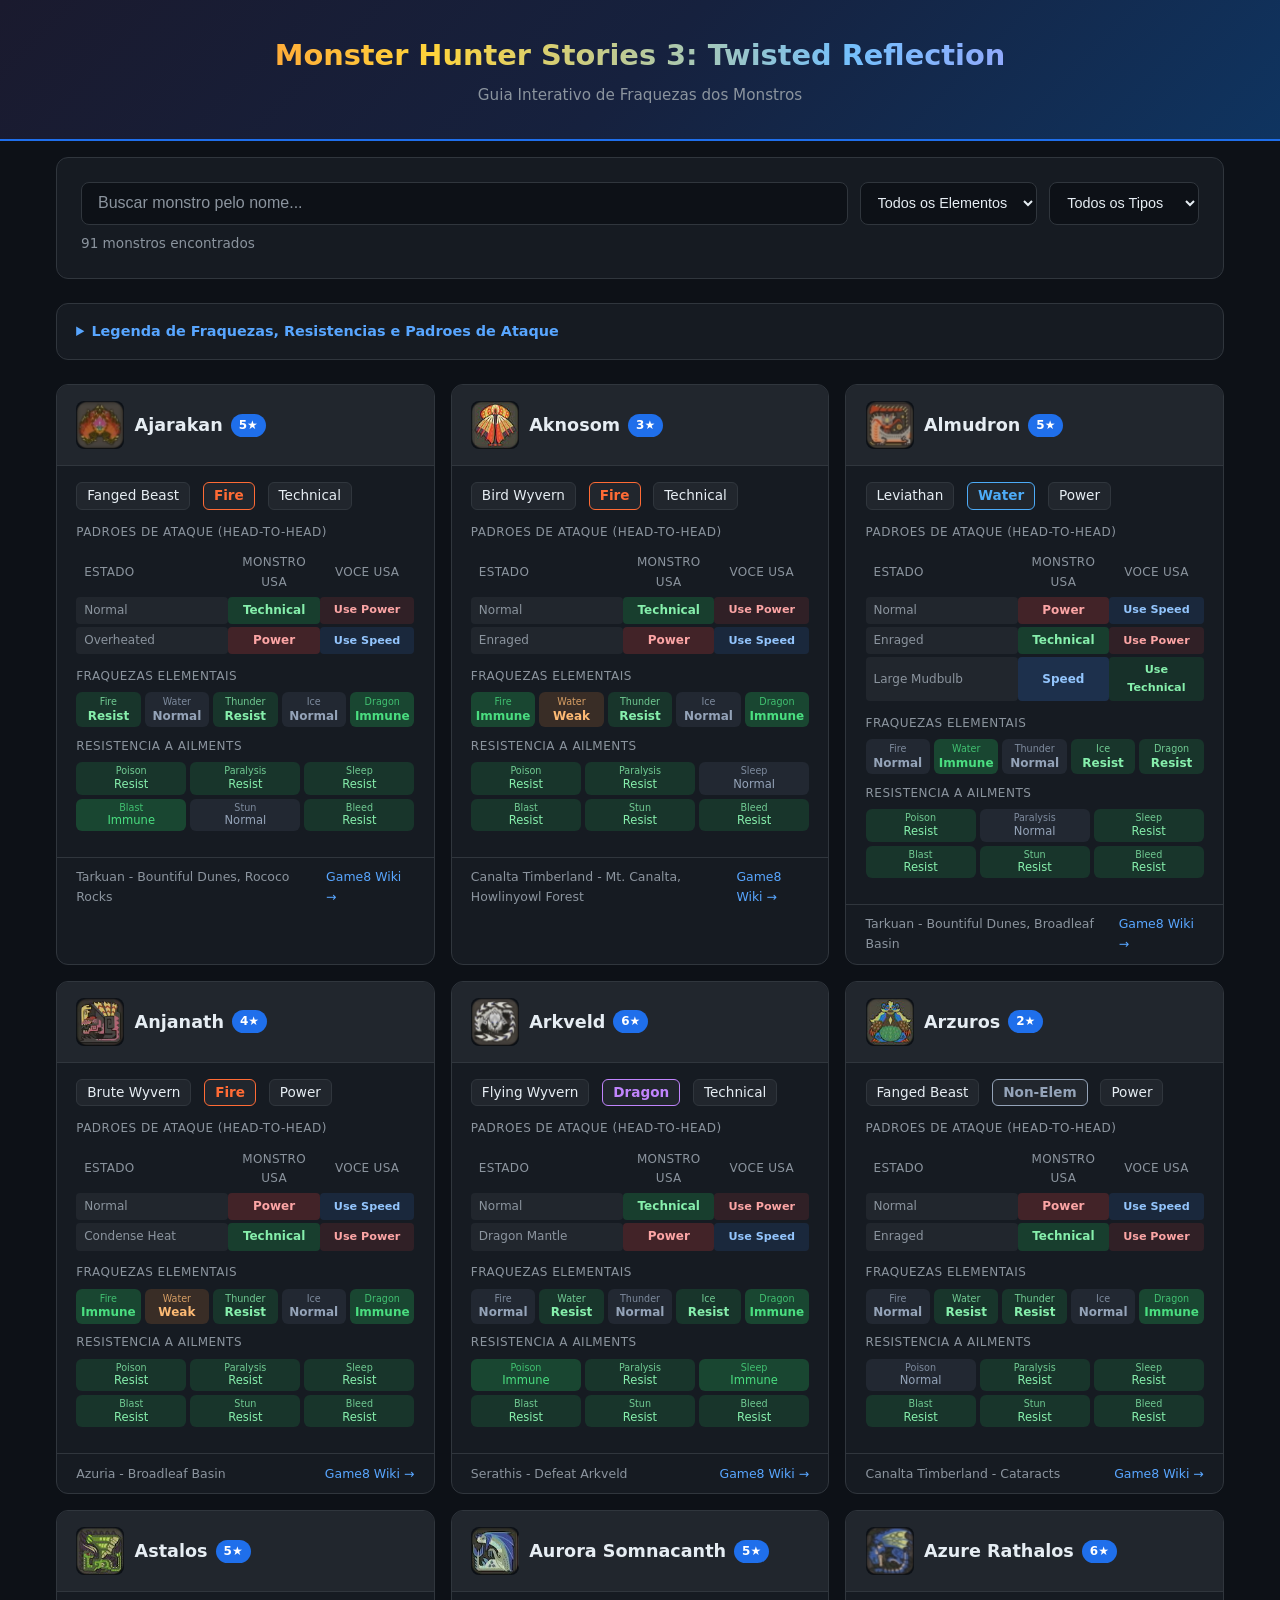
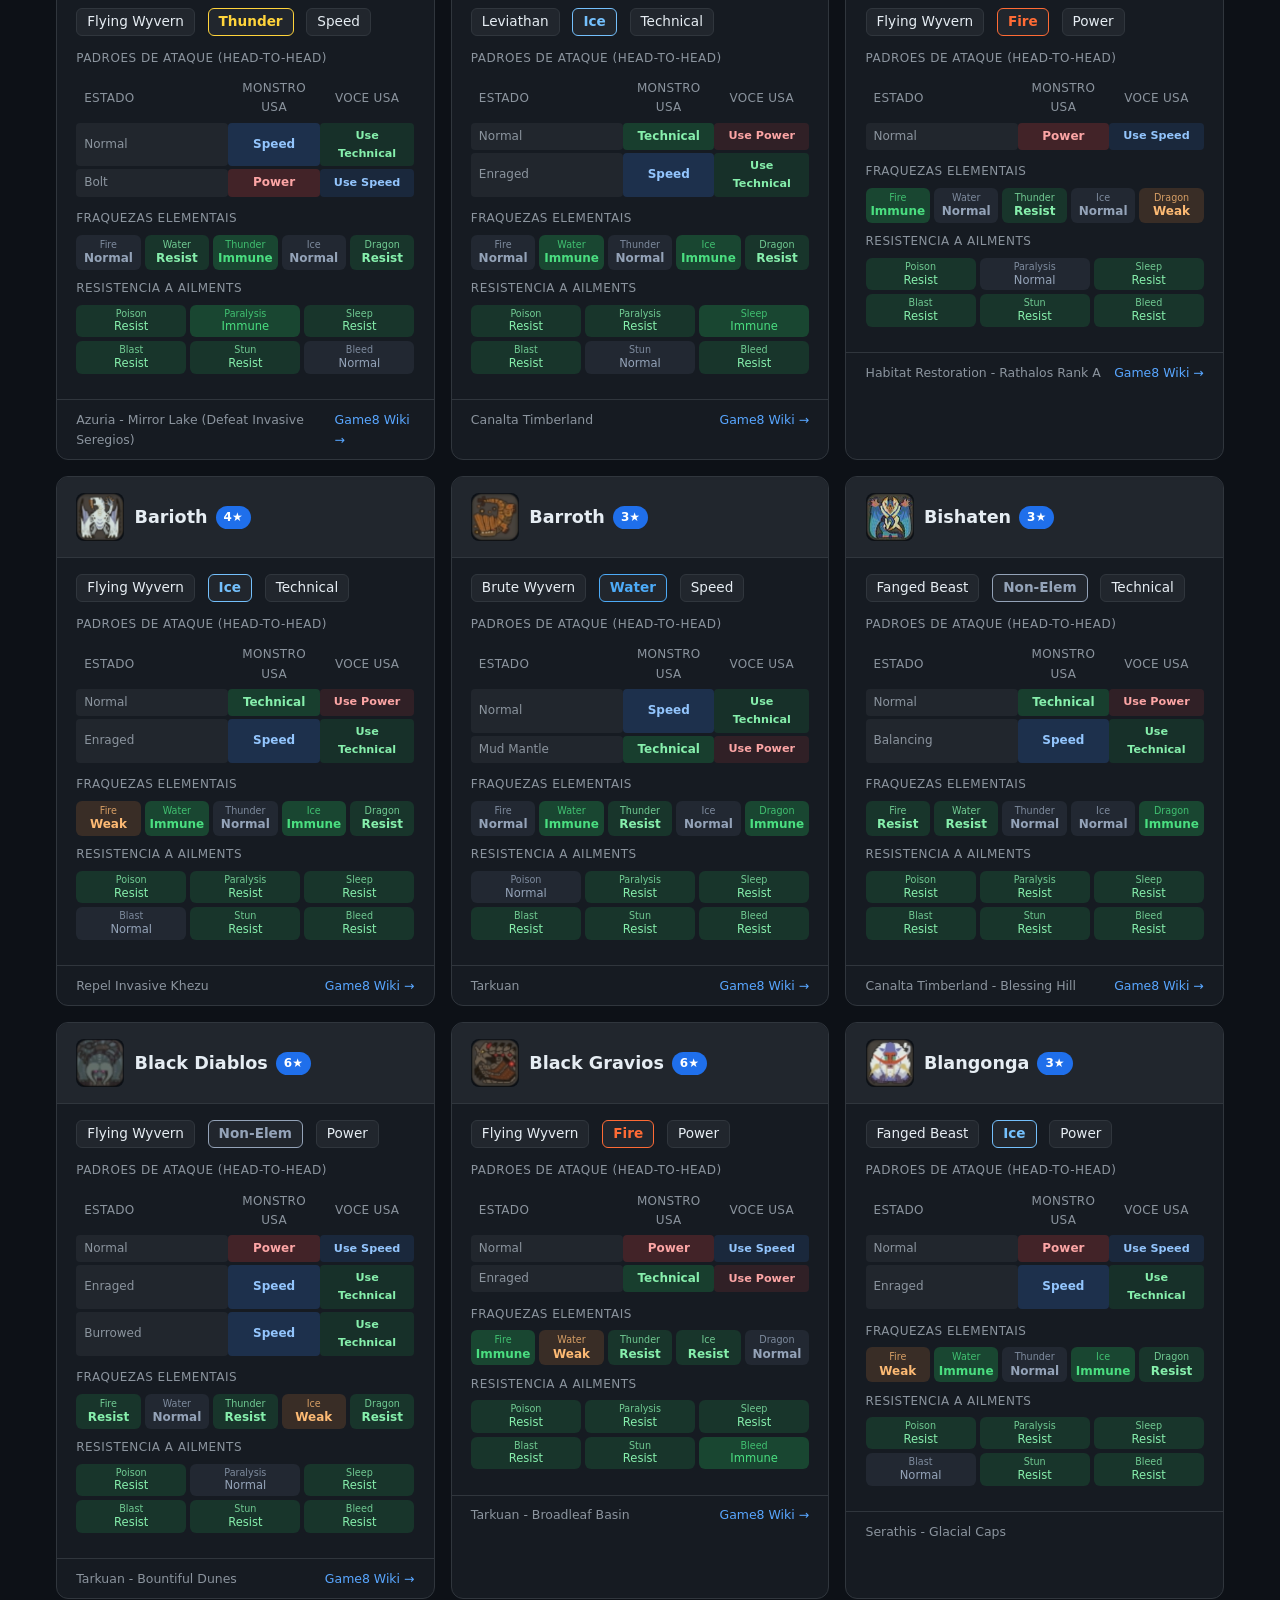
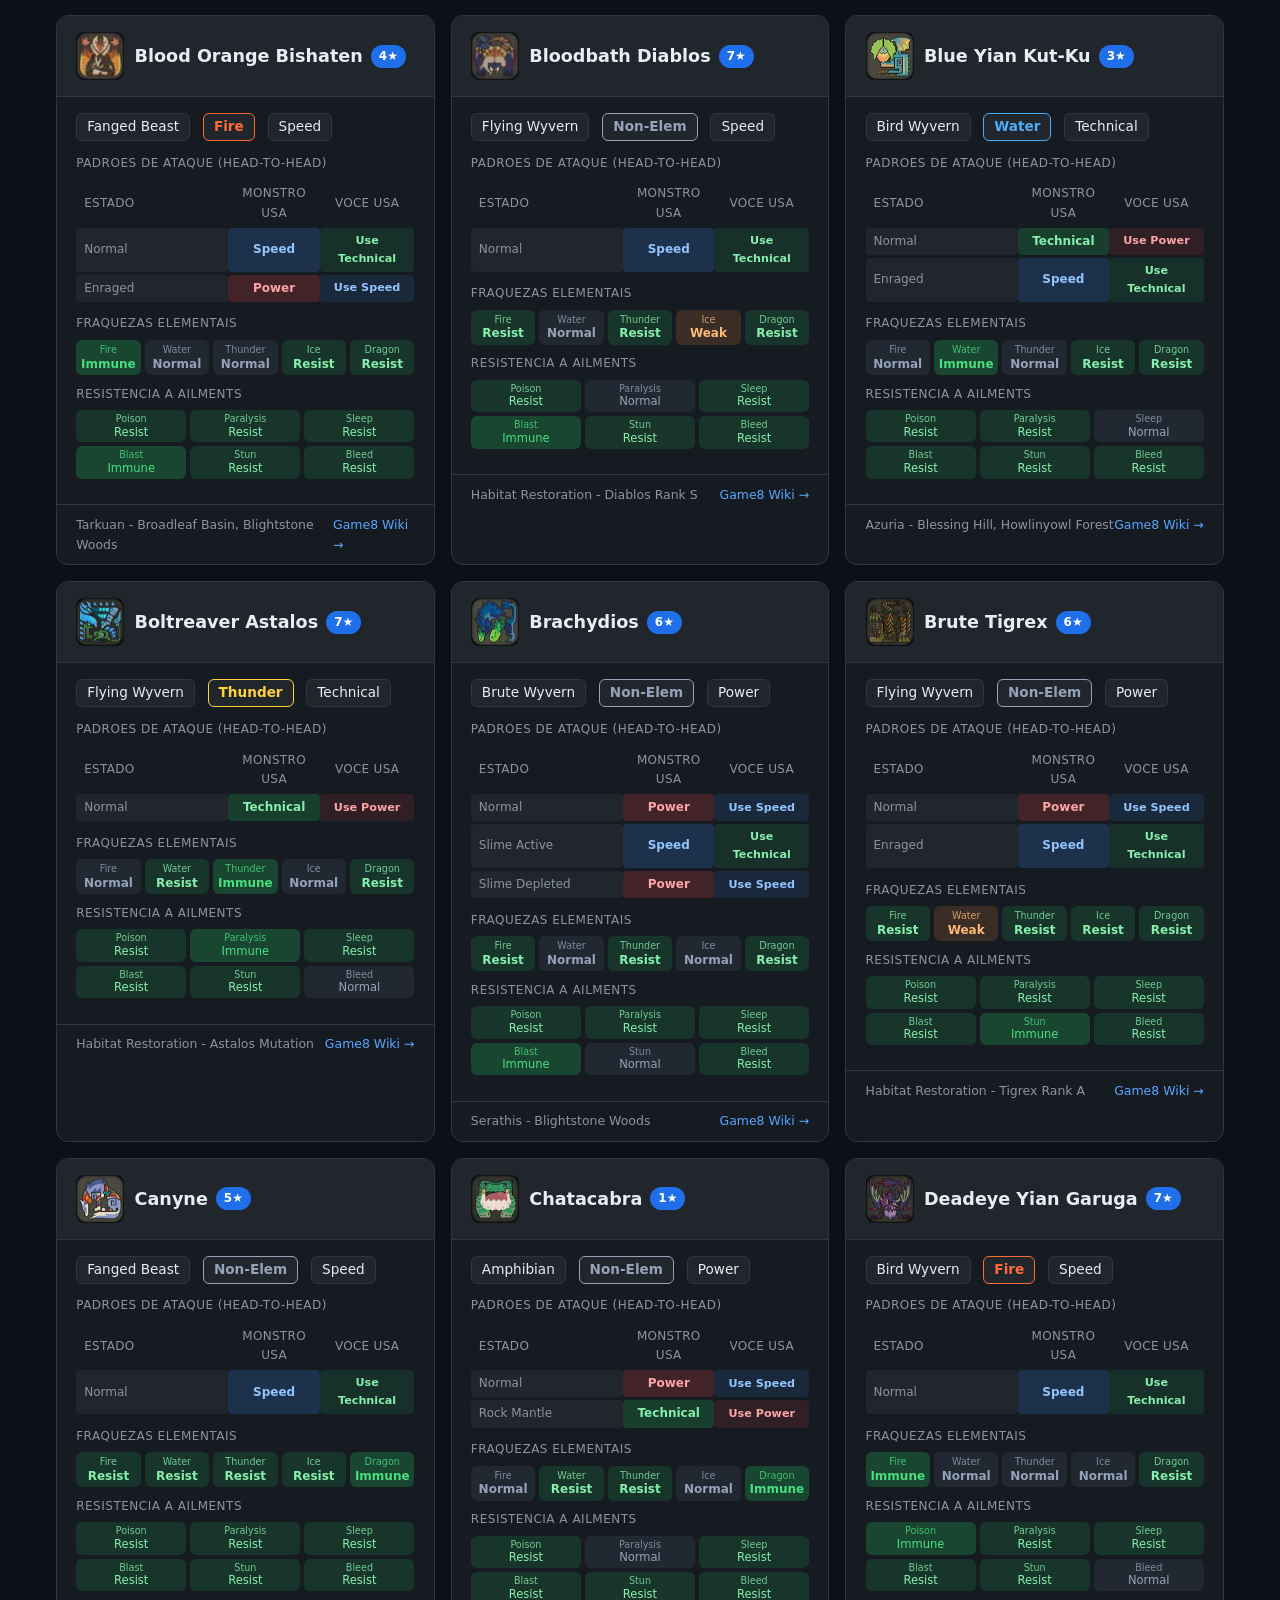
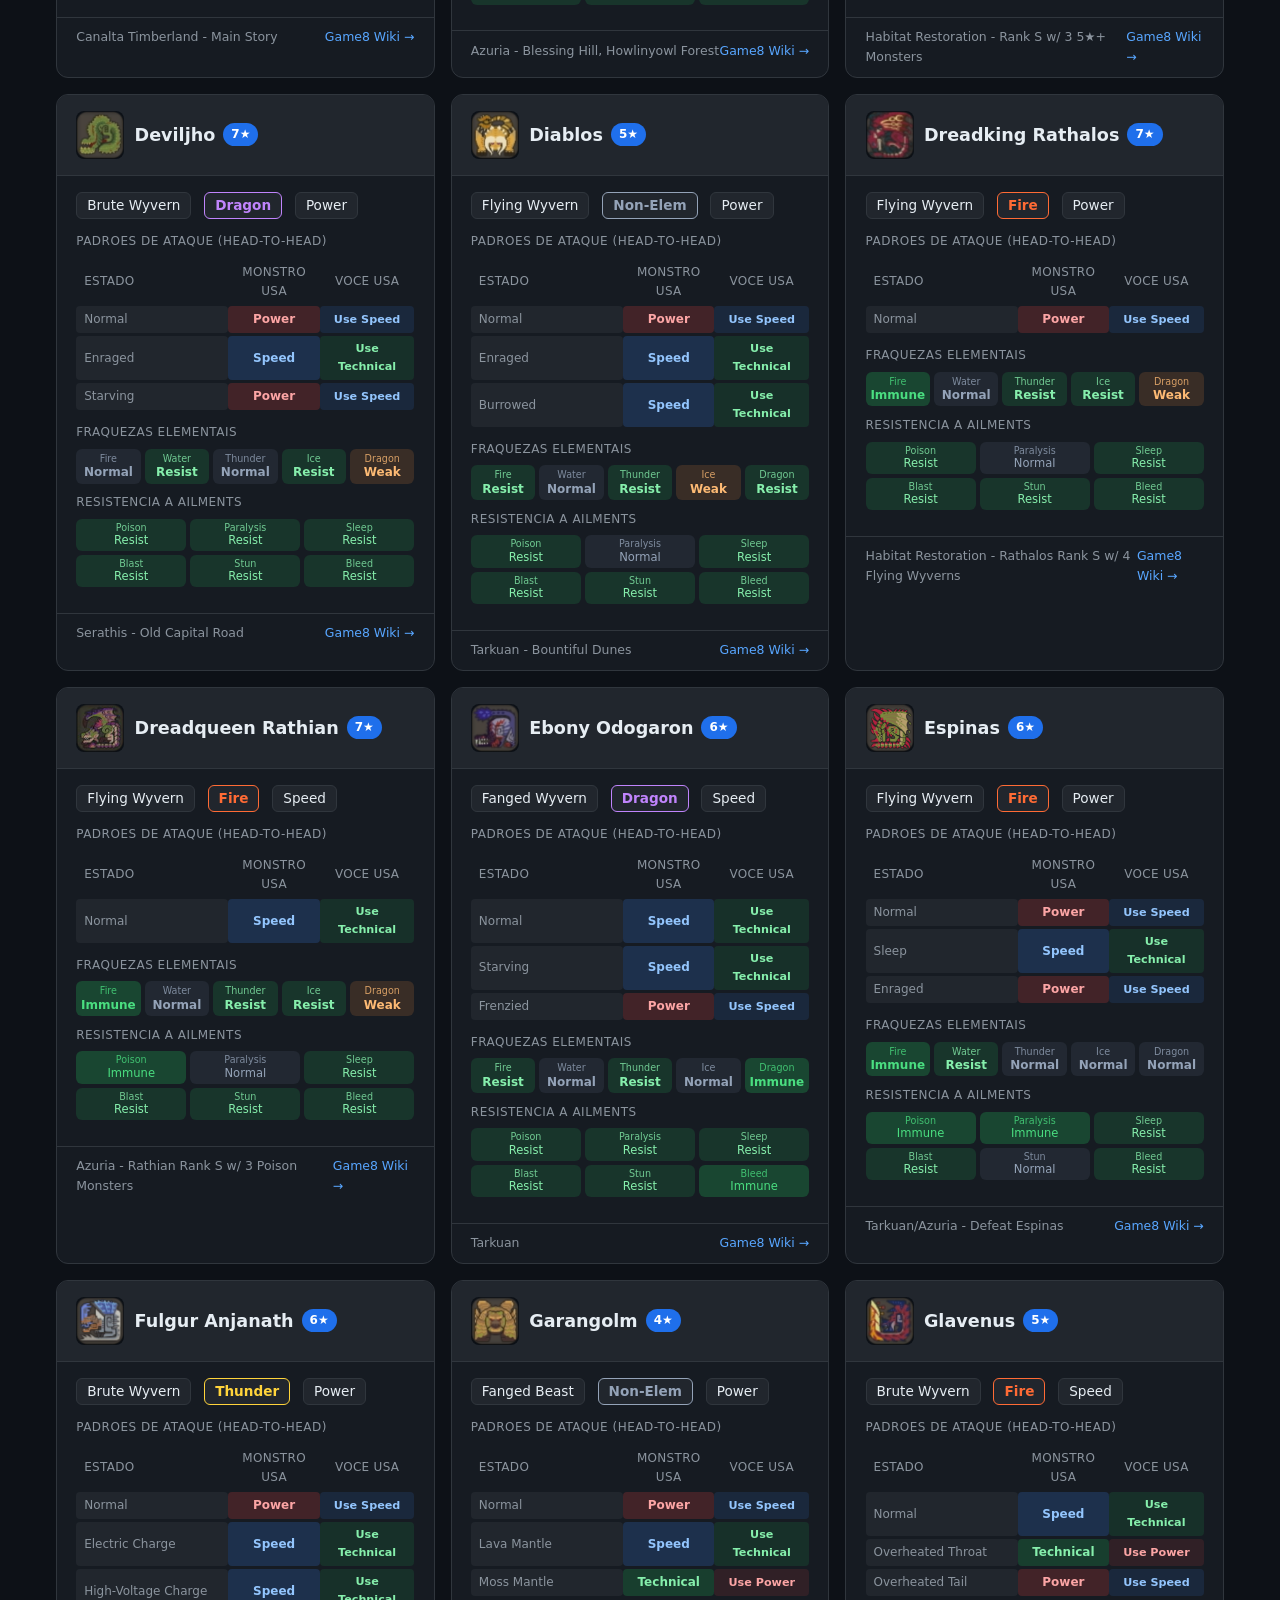
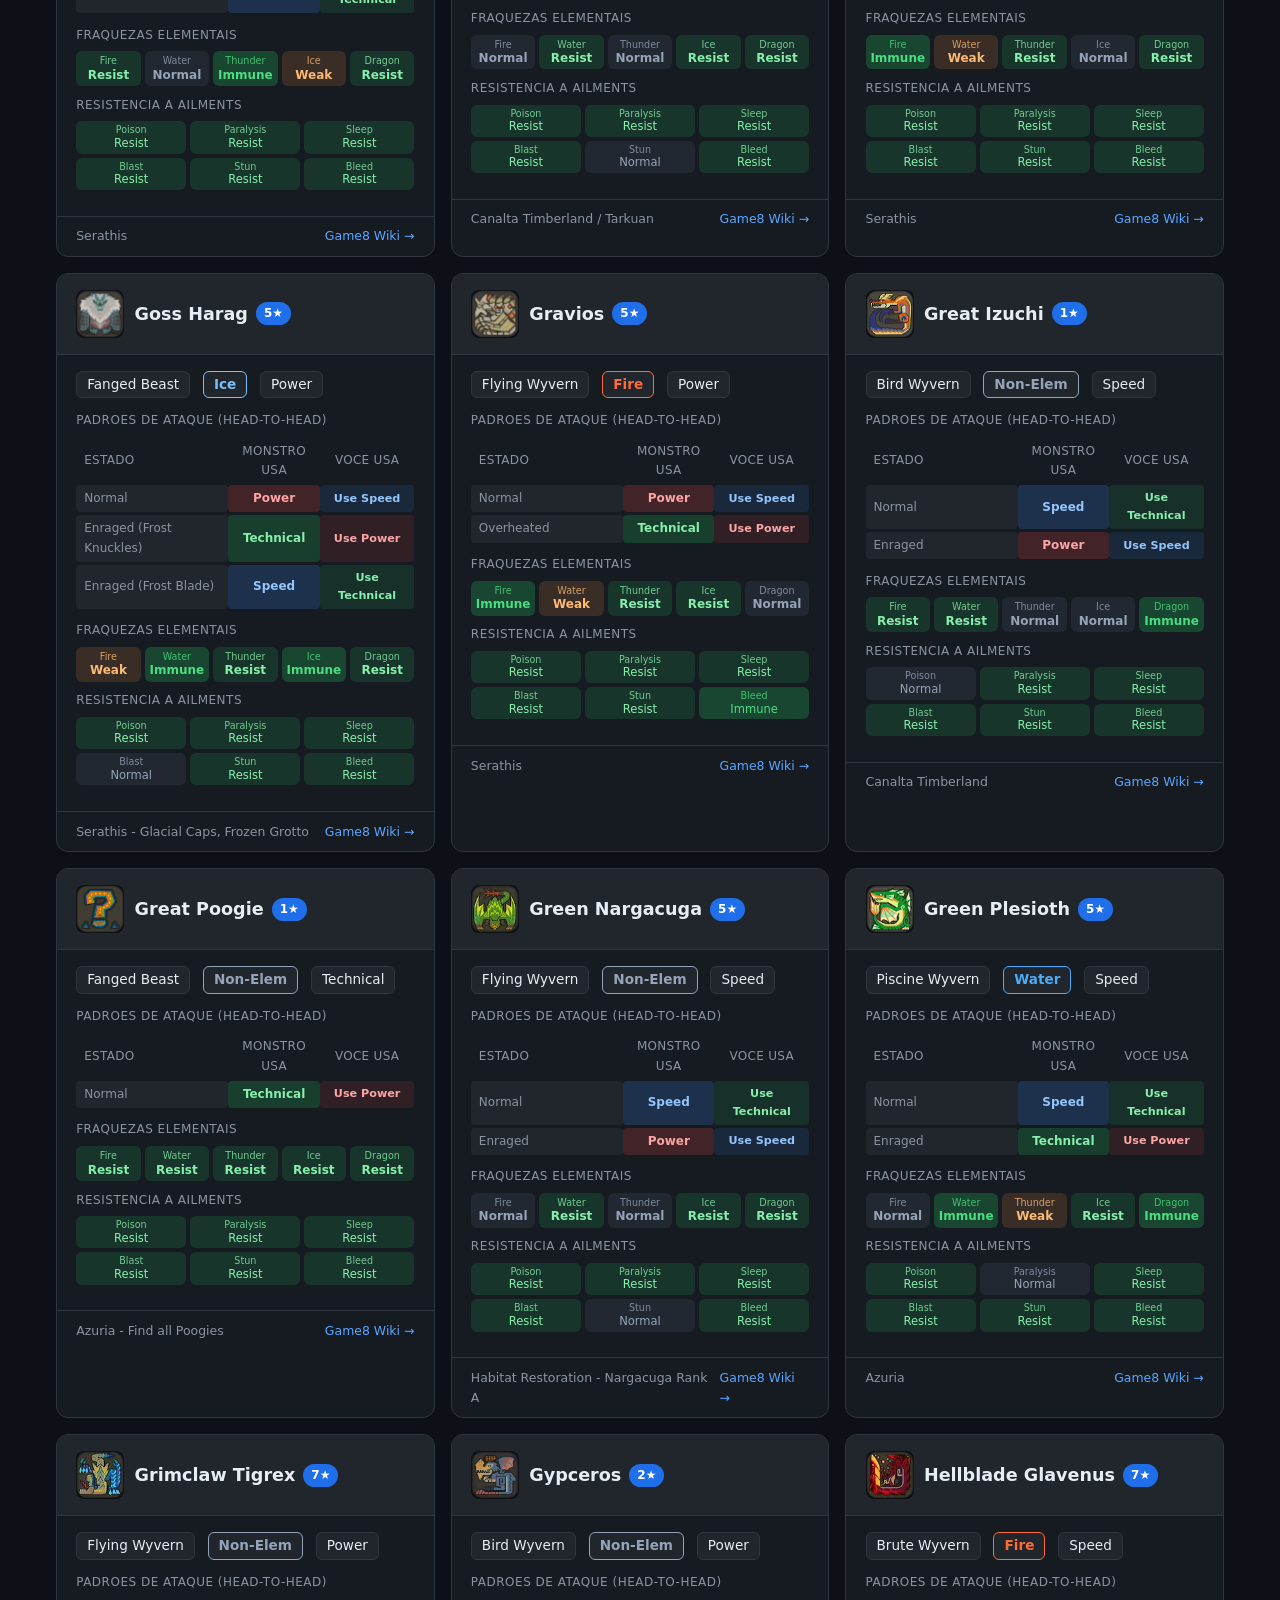
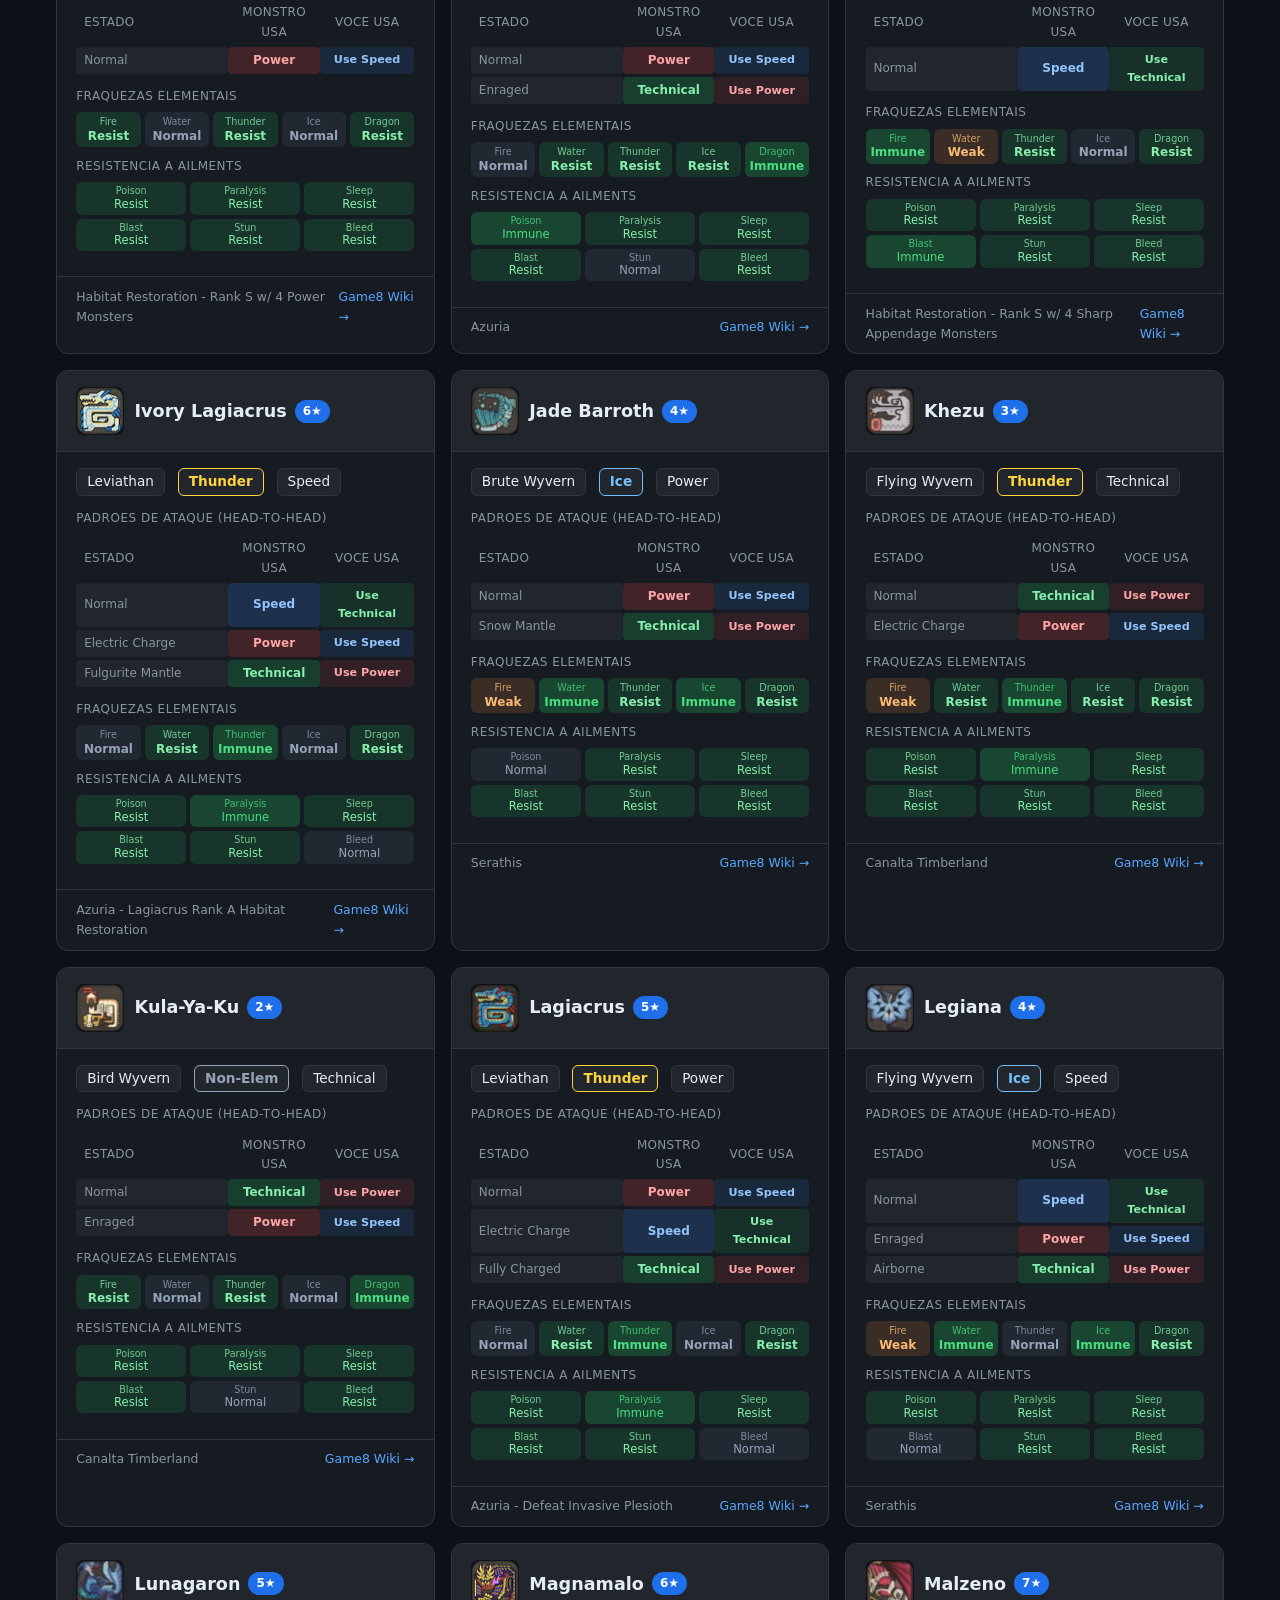
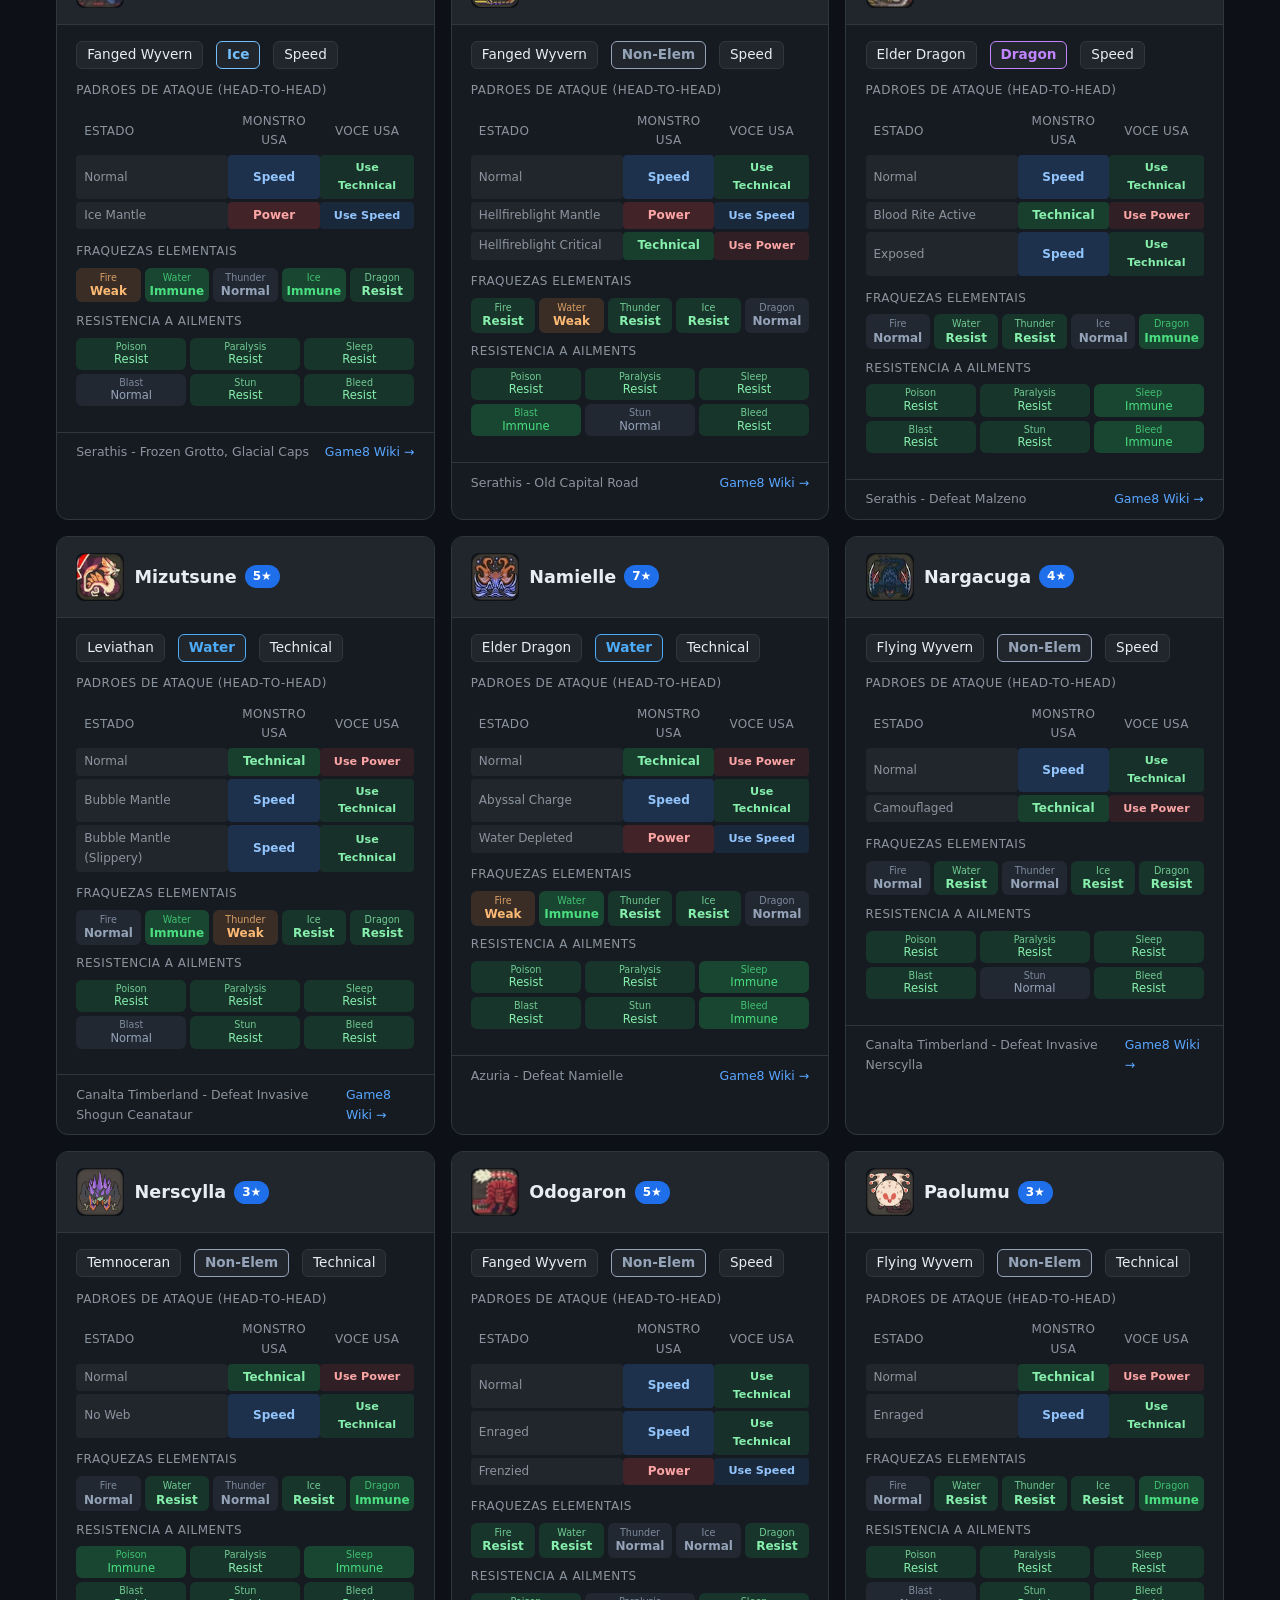
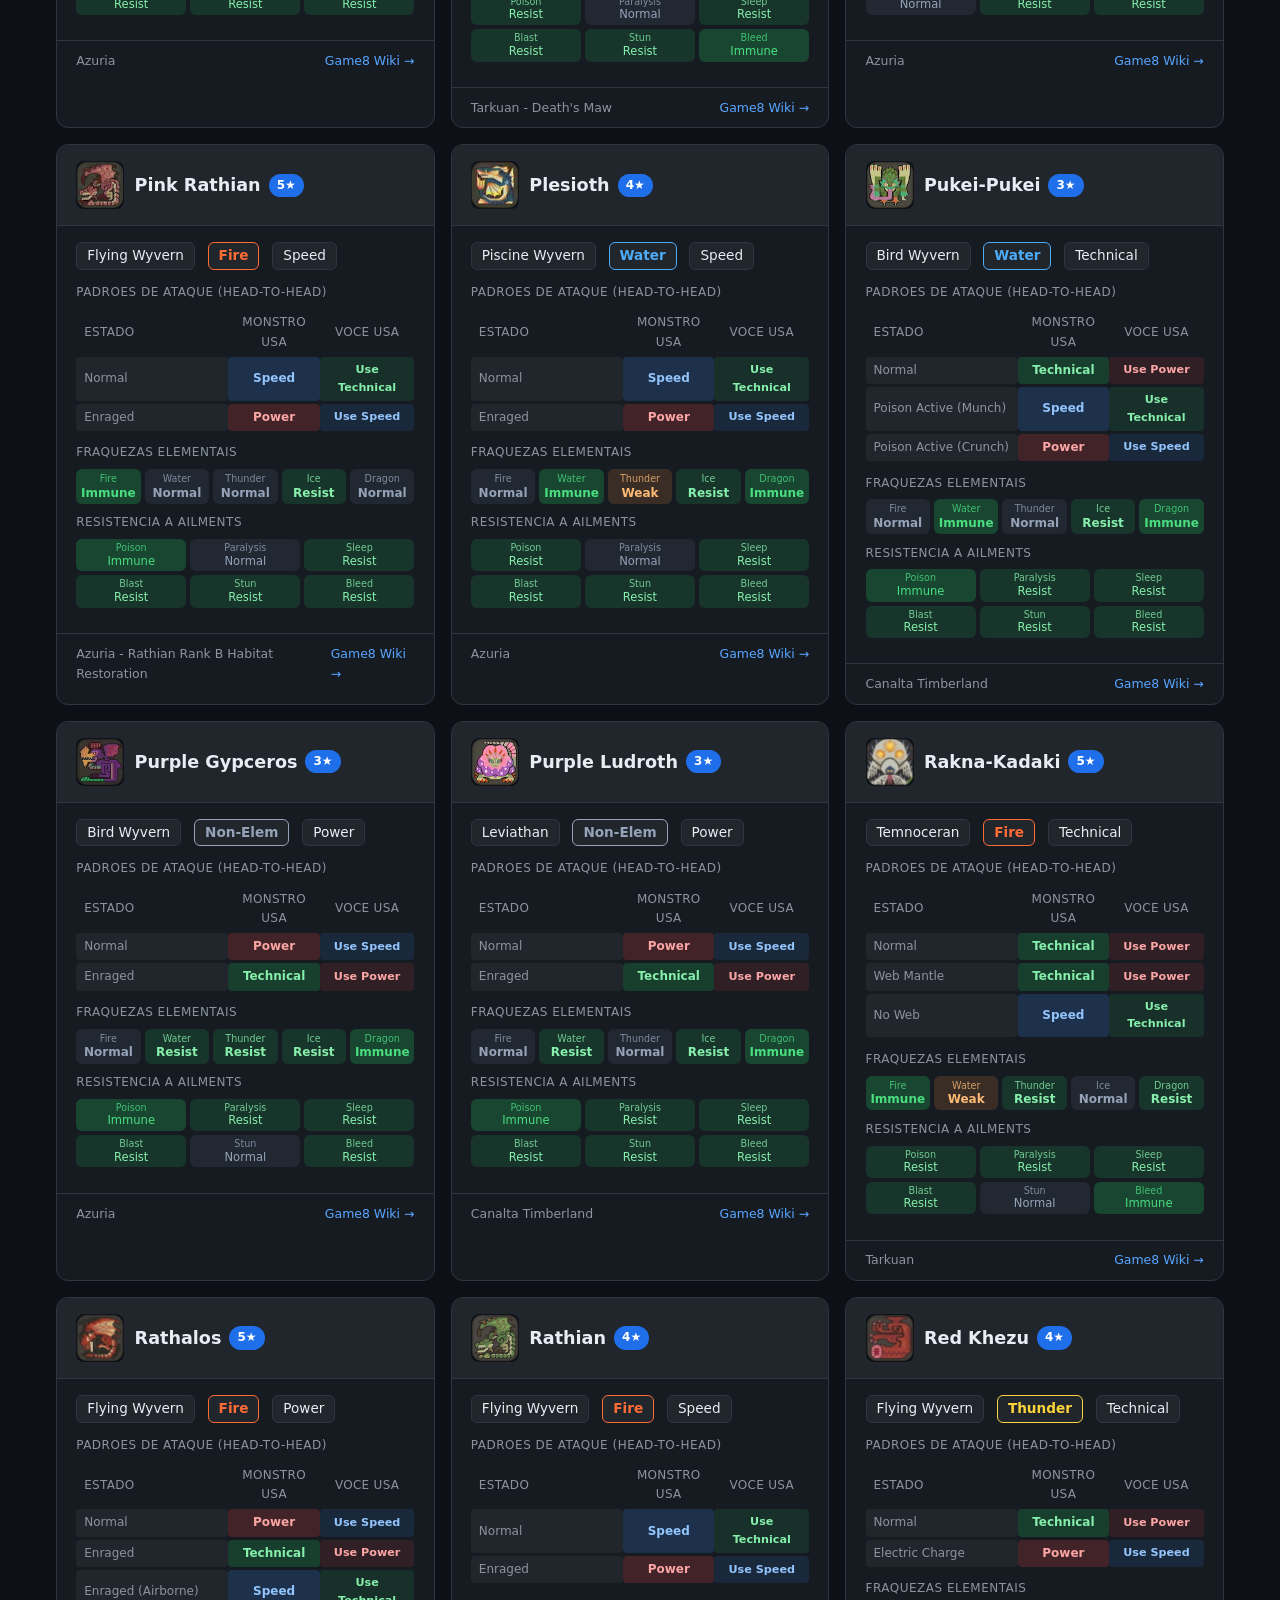
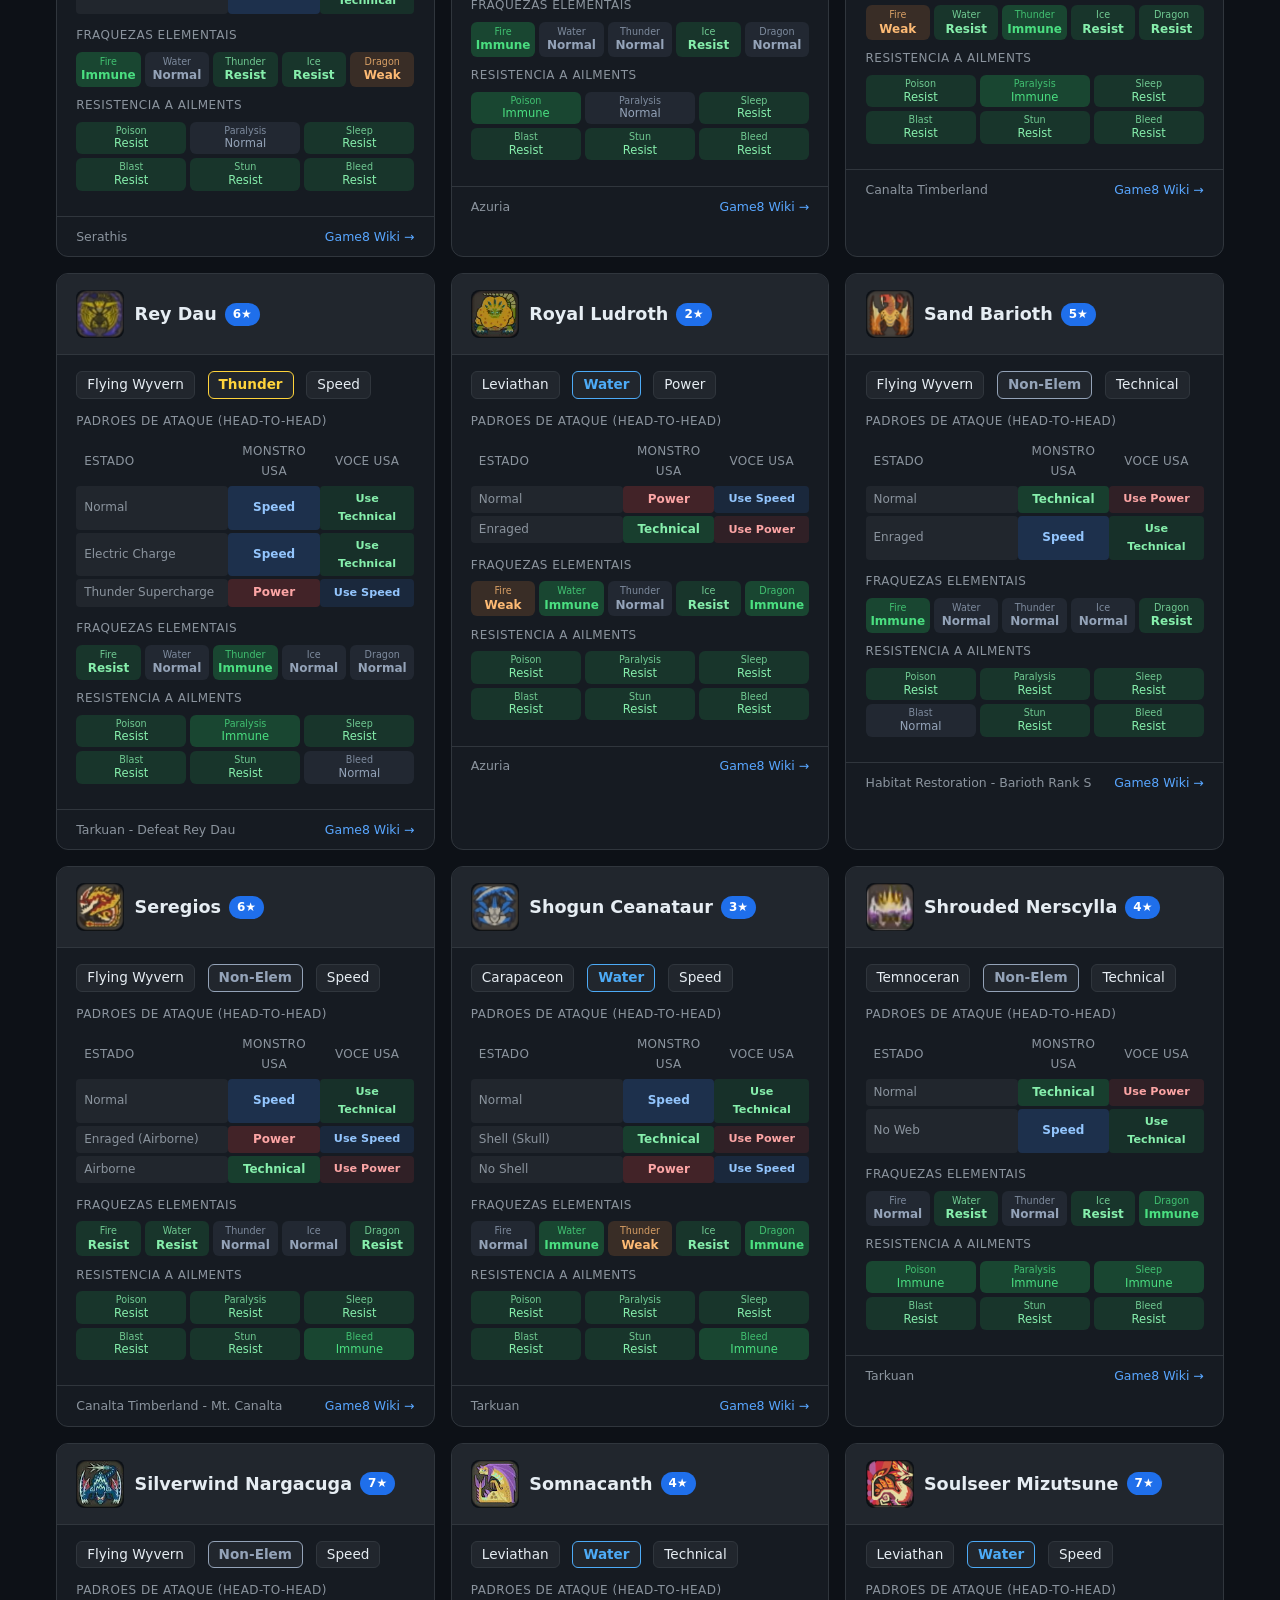
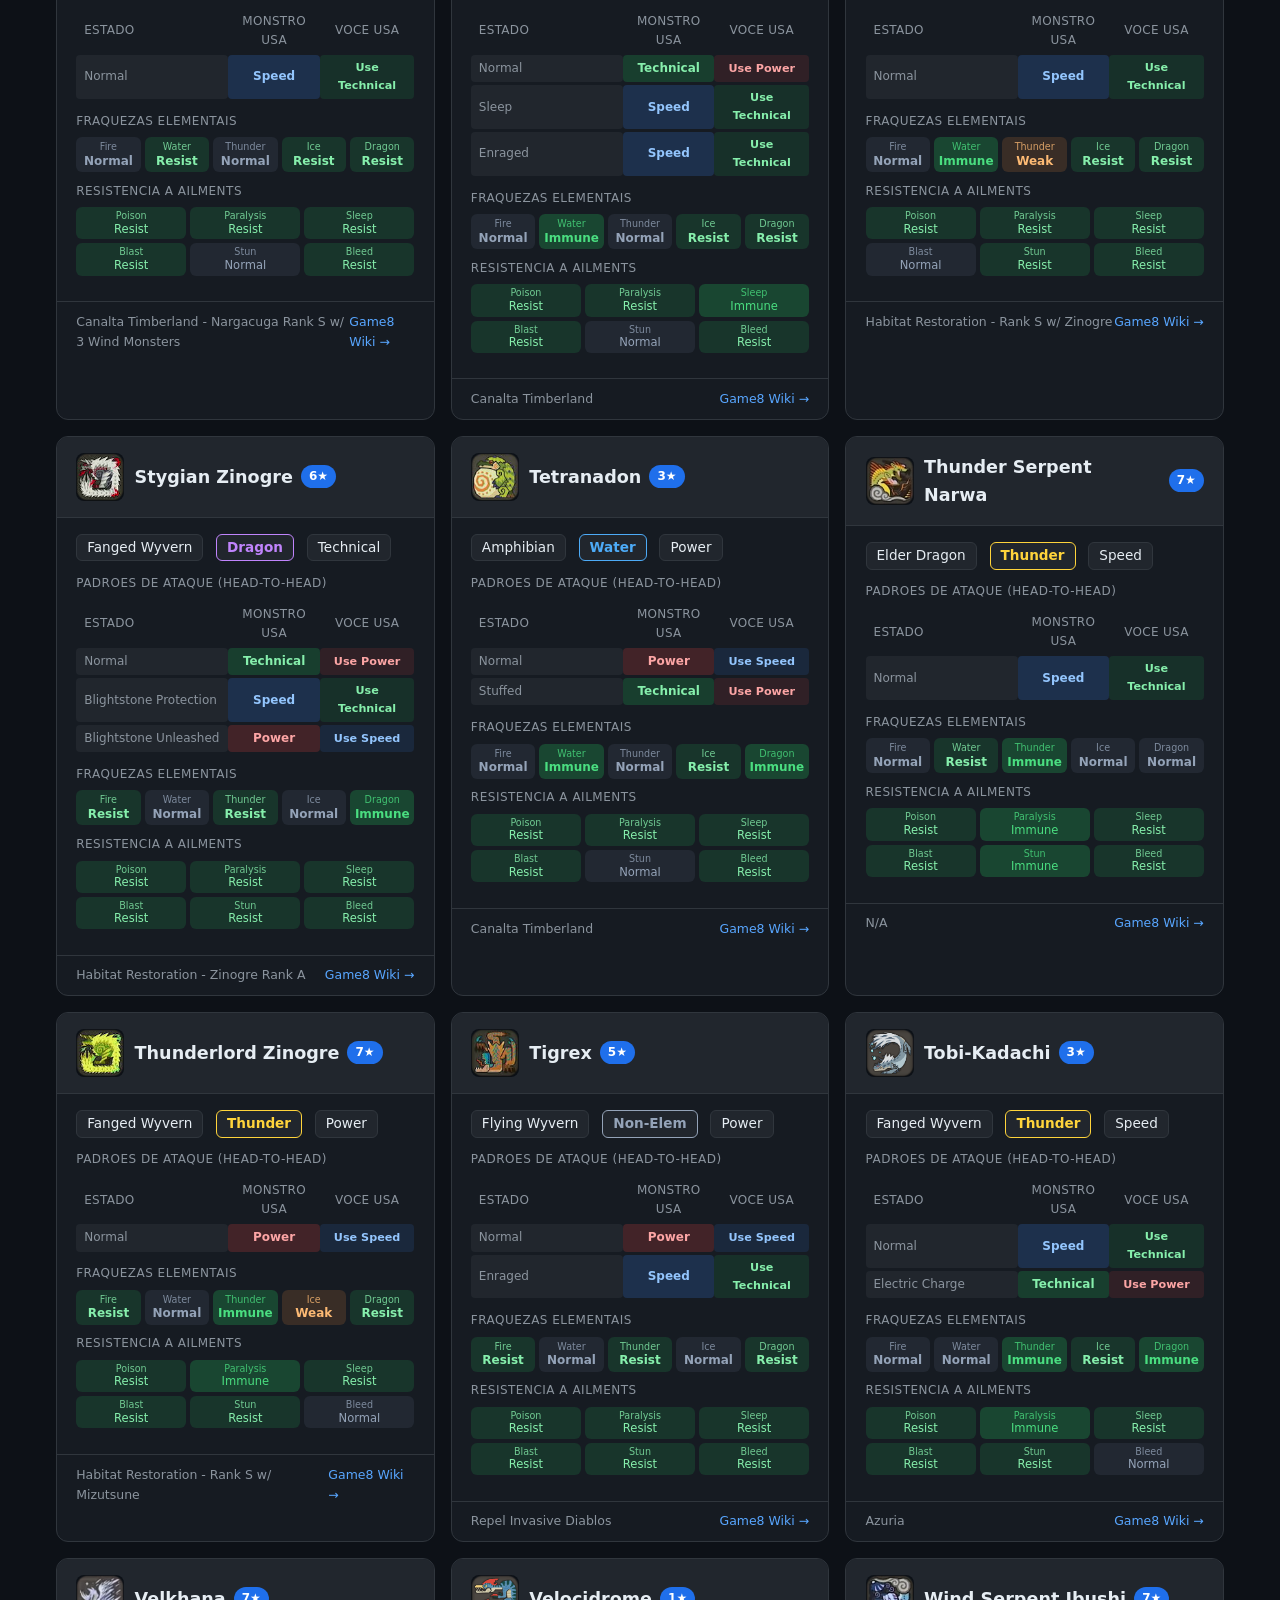
==== commit a5de5ea9: "feat: add monster icons to cards (91 icons from Game8/CAPCOM) Made-with: Cursor" ====
--- a/index.html
+++ b/index.html
@@ -38,9 +38,10 @@
 .monster-card{background:var(--surface);border:1px solid var(--border);border-radius:12px;overflow:hidden;transition:transform .15s,border-color .15s}
 .monster-card:hover{transform:translateY(-2px);border-color:var(--accent)}
 
-.card-header{display:flex;justify-content:space-between;align-items:center;padding:1rem 1.2rem;border-bottom:1px solid var(--border);background:var(--surface2)}
+.card-header{display:flex;align-items:center;padding:1rem 1.2rem;border-bottom:1px solid var(--border);background:var(--surface2);gap:.65rem}
 .card-header h3{font-size:1.1rem;display:flex;align-items:center;gap:.5rem}
 .monster-rank{font-size:.75rem;padding:2px 8px;border-radius:99px;background:var(--accent2);color:#fff}
+.monster-icon{width:48px;height:48px;border-radius:8px;background:var(--bg);object-fit:contain;flex-shrink:0}
 
 .card-body{padding:1rem 1.2rem}
 .info-row{display:flex;flex-wrap:wrap;gap:.4rem .8rem;margin-bottom:.8rem;font-size:.85rem}
@@ -460,6 +461,10 @@
   return map[el]||"none";
 }
 
+function iconSlug(name){
+  return name.toLowerCase().replace(/[^a-z0-9]+/g,'-').replace(/(^-|-$)/g,'');
+}
+
 function renderCard(m){
   let weakHTML = '';
   ELEM_KEYS.forEach((k,i)=>{
@@ -486,8 +491,10 @@
   const eggHTML = m.egg ? `<span class="egg-location">${m.egg}</span>` : `<span class="egg-location">N/A</span>`;
   const linkHTML = m.link ? `<a class="game8-link" href="https://game8.co/games/Monster-Hunter-Stories-3/archives/${m.link}" target="_blank">Game8 Wiki &rarr;</a>` : '';
 
+  const slug = iconSlug(m.name);
   return `<div class="monster-card">
     <div class="card-header">
+      <img class="monster-icon" src="app/icons/monsters/${slug}.png" alt="${m.name}" width="48" height="48" loading="lazy">
       <h3>${m.name} <span class="monster-rank">${m.rank}</span></h3>
     </div>
     <div class="card-body">
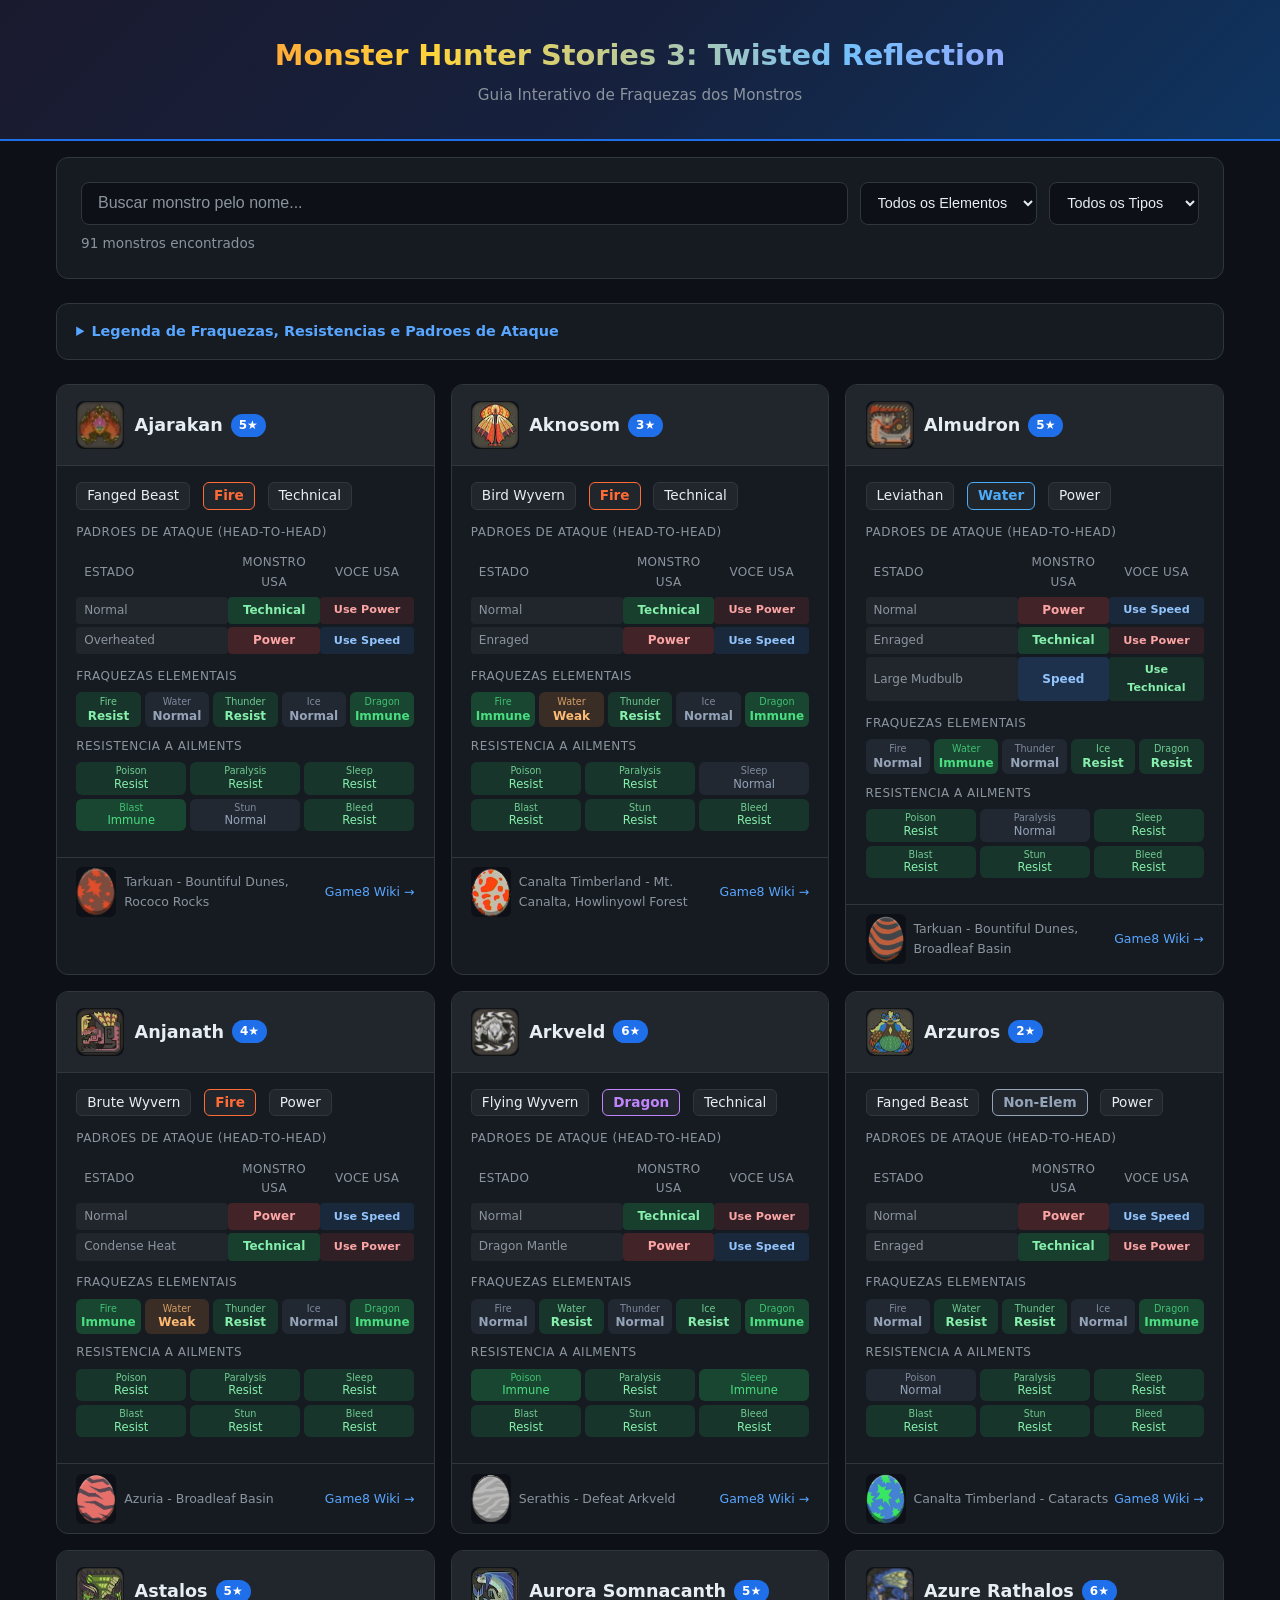
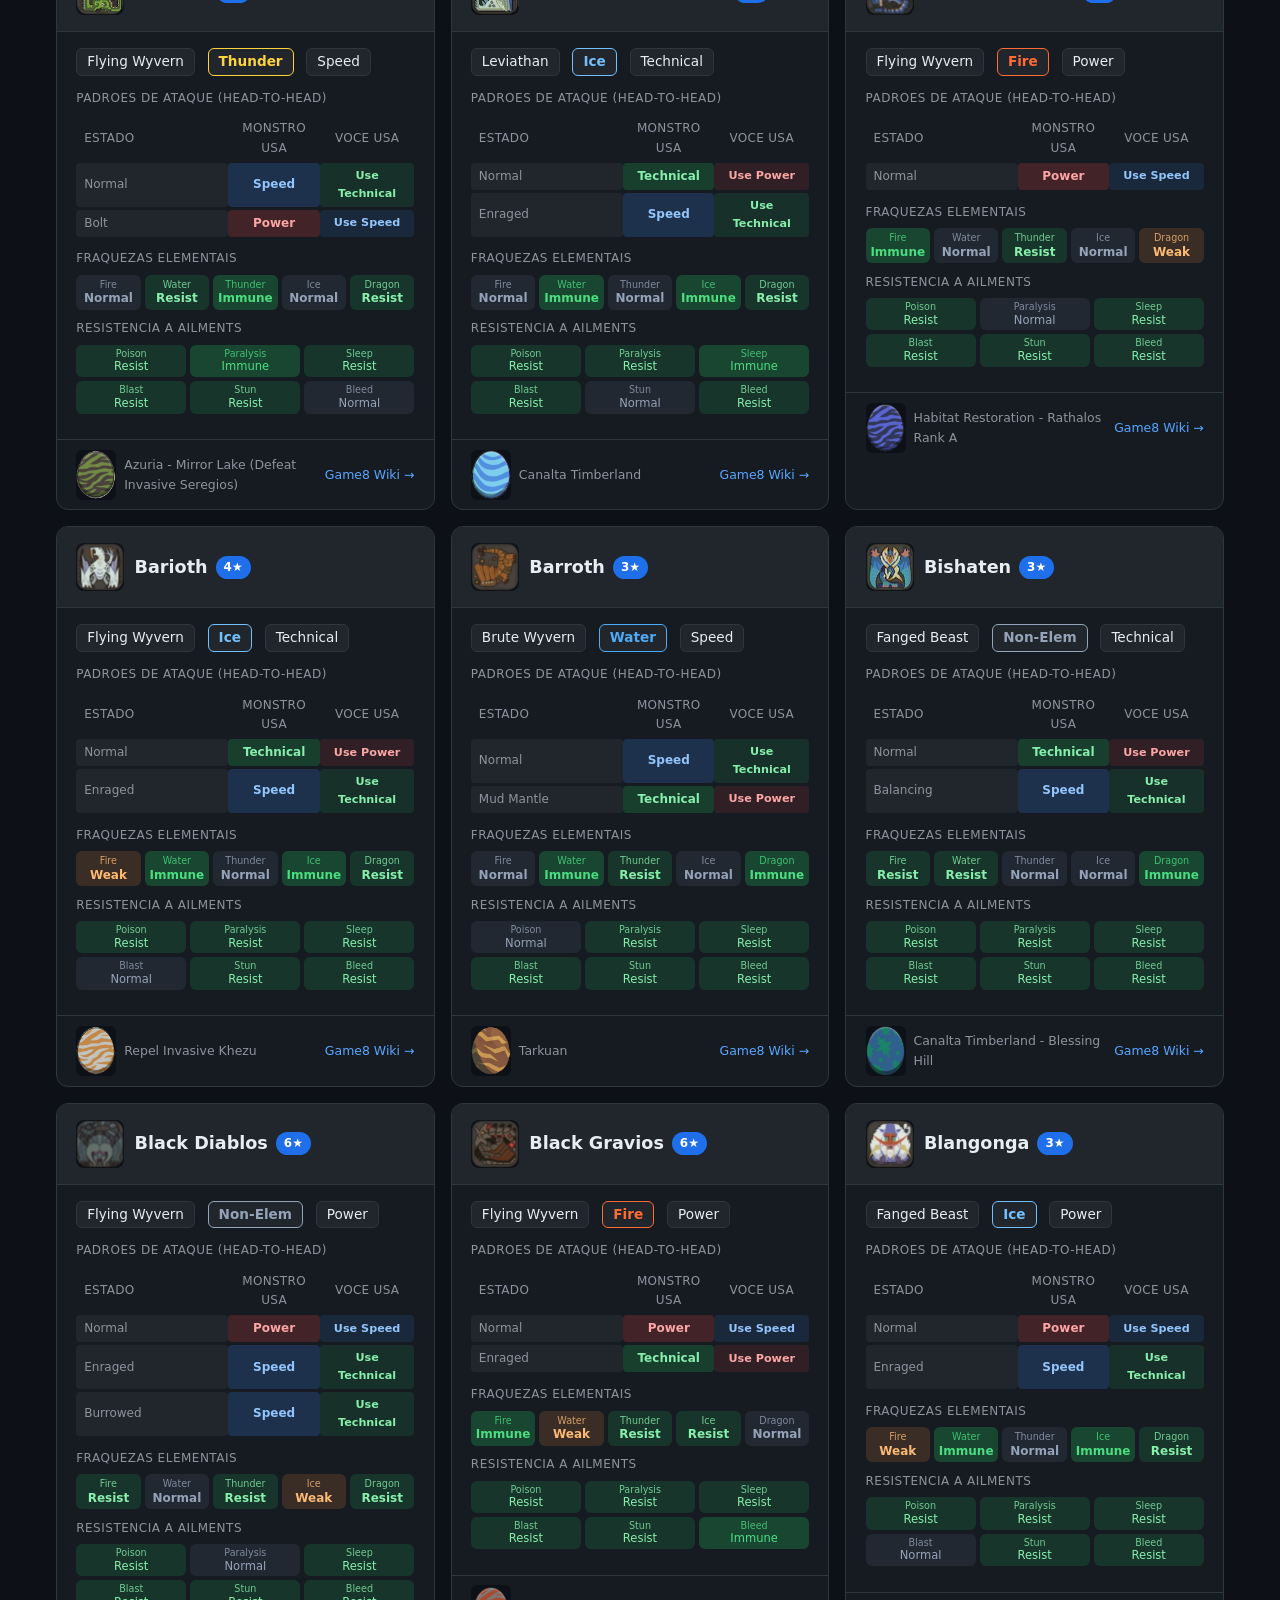
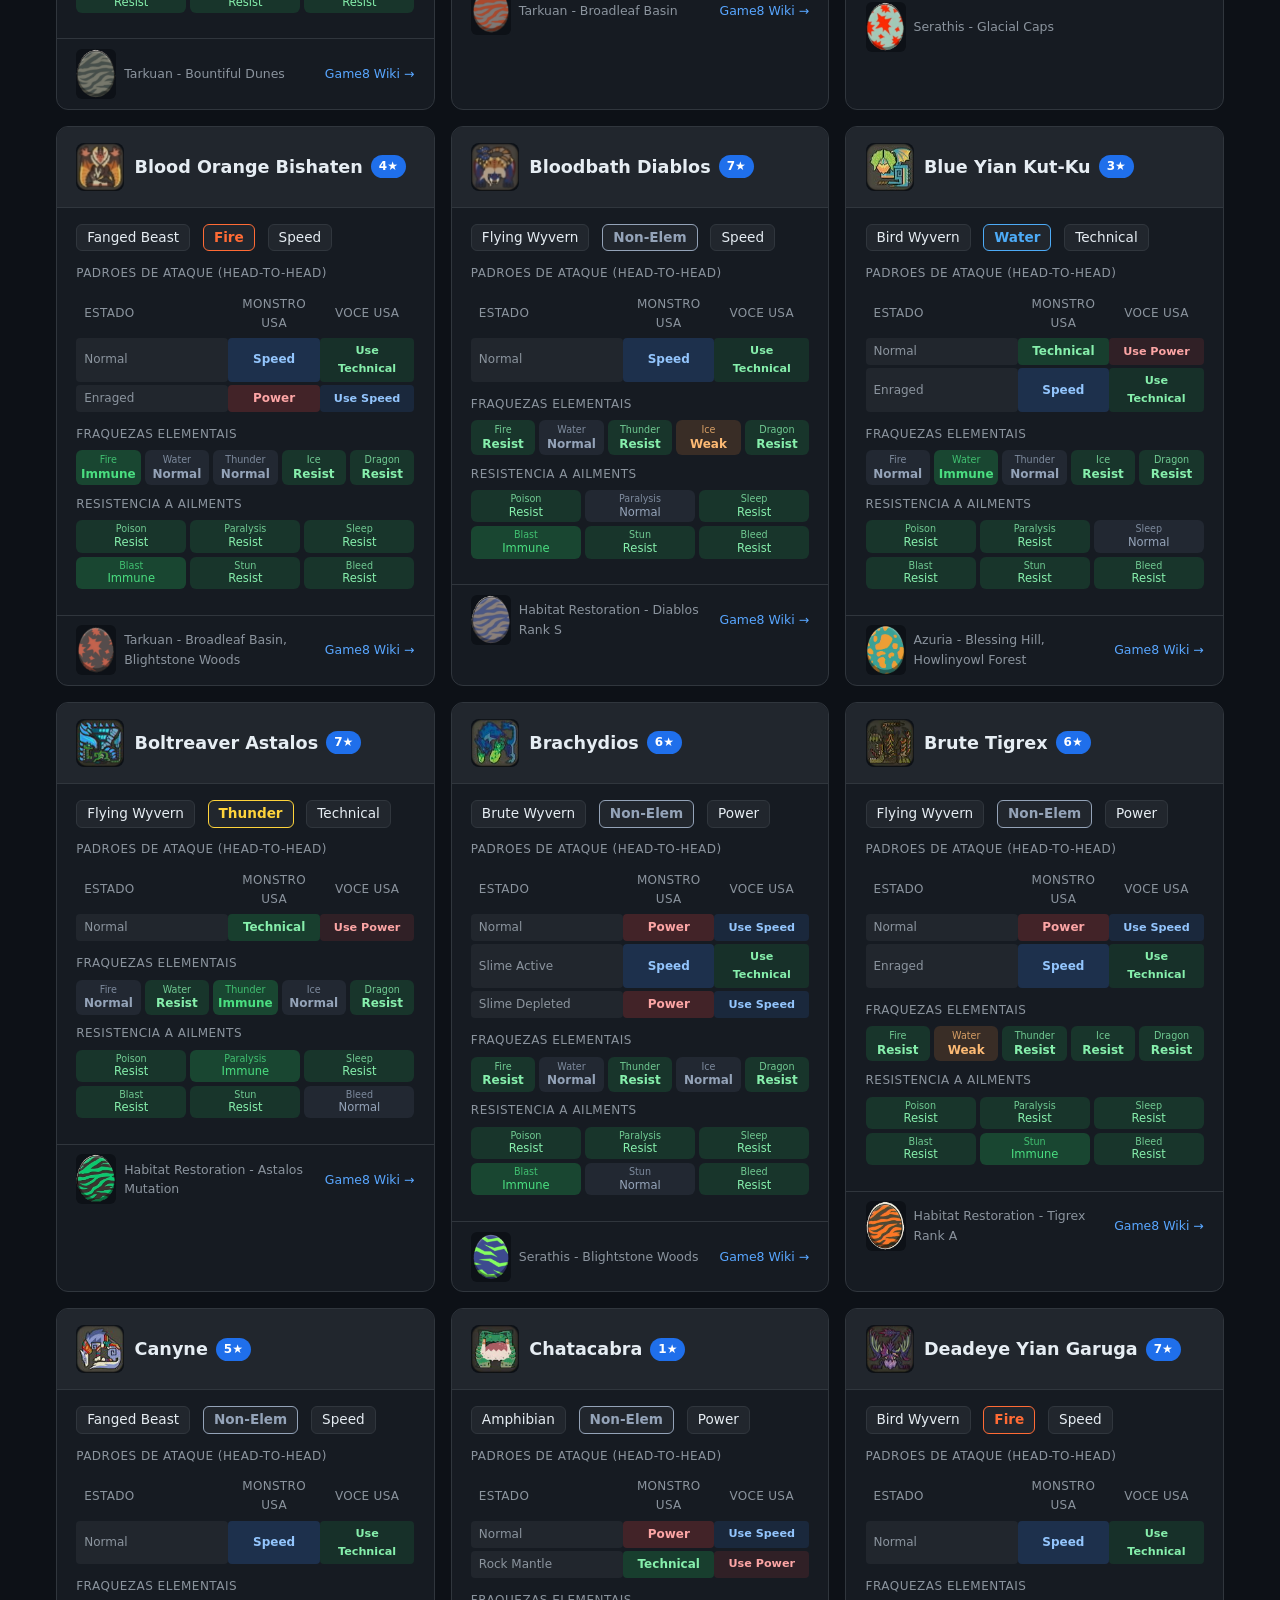
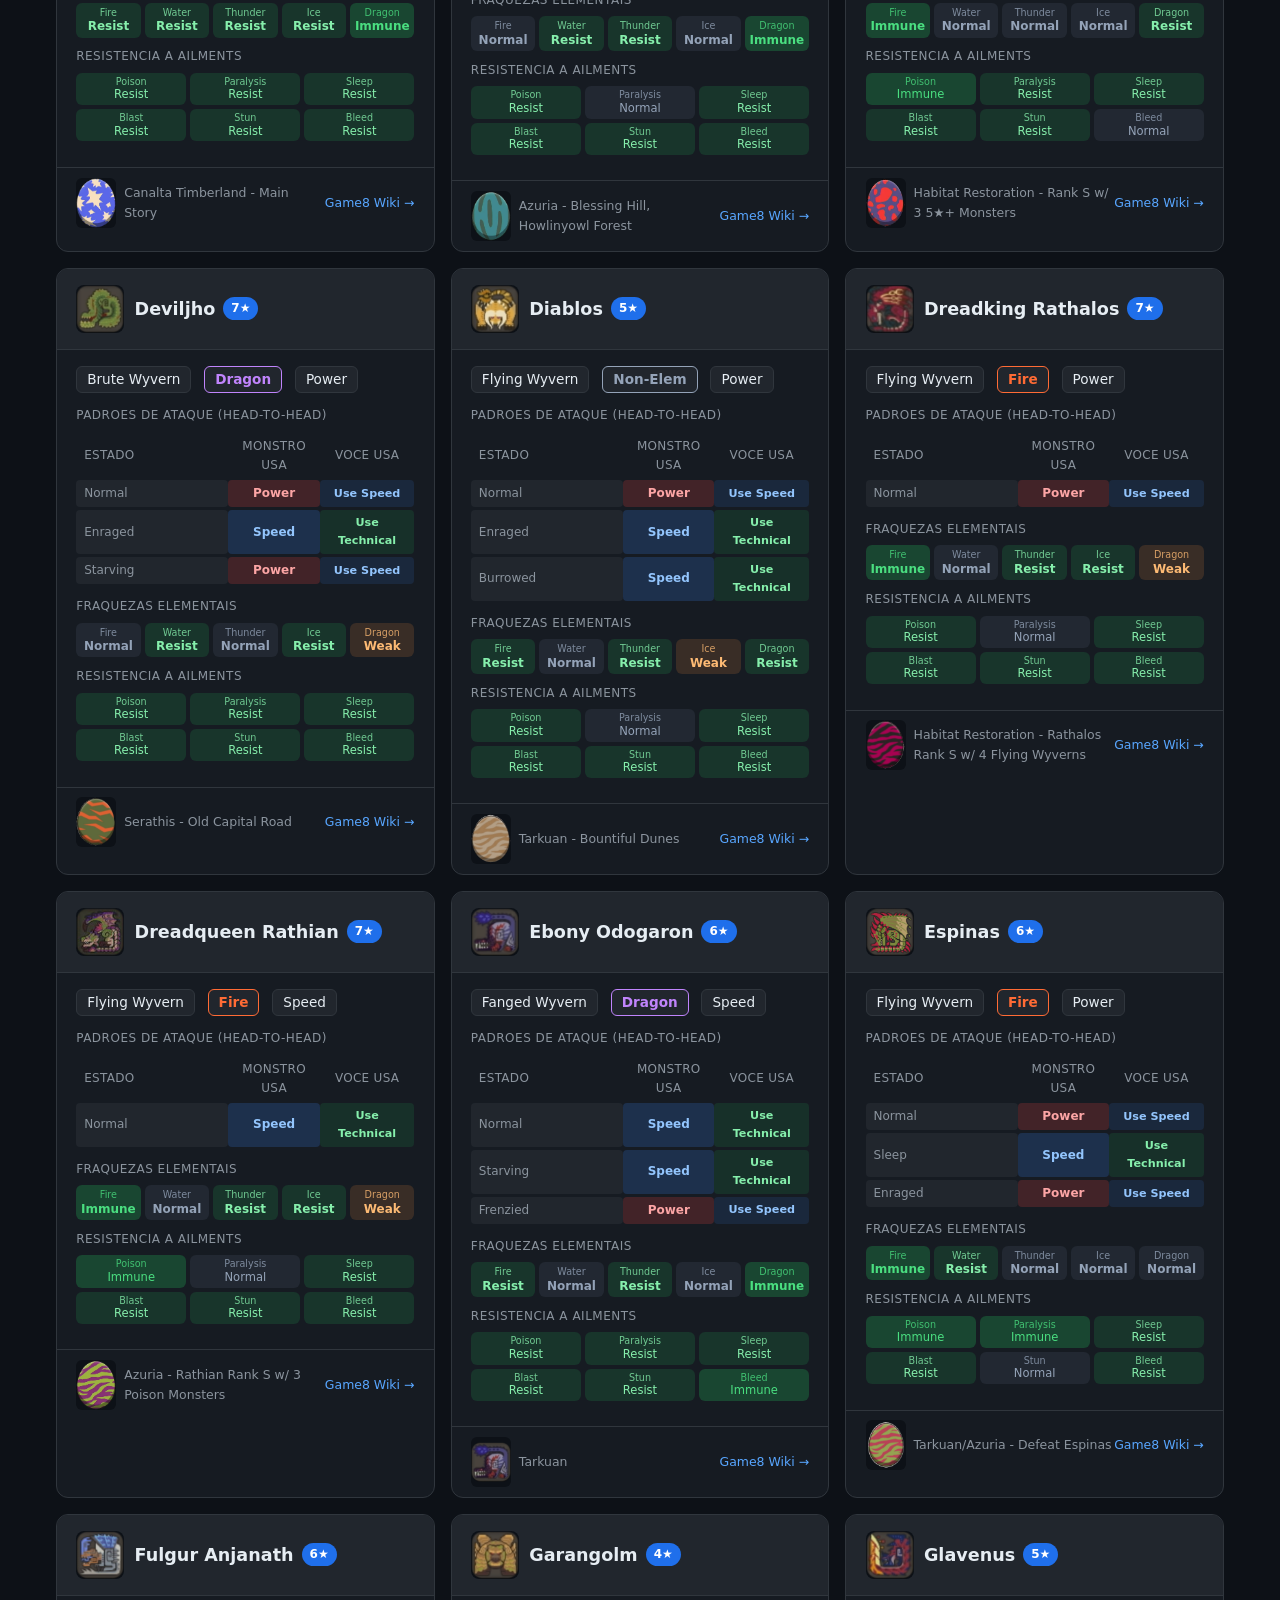
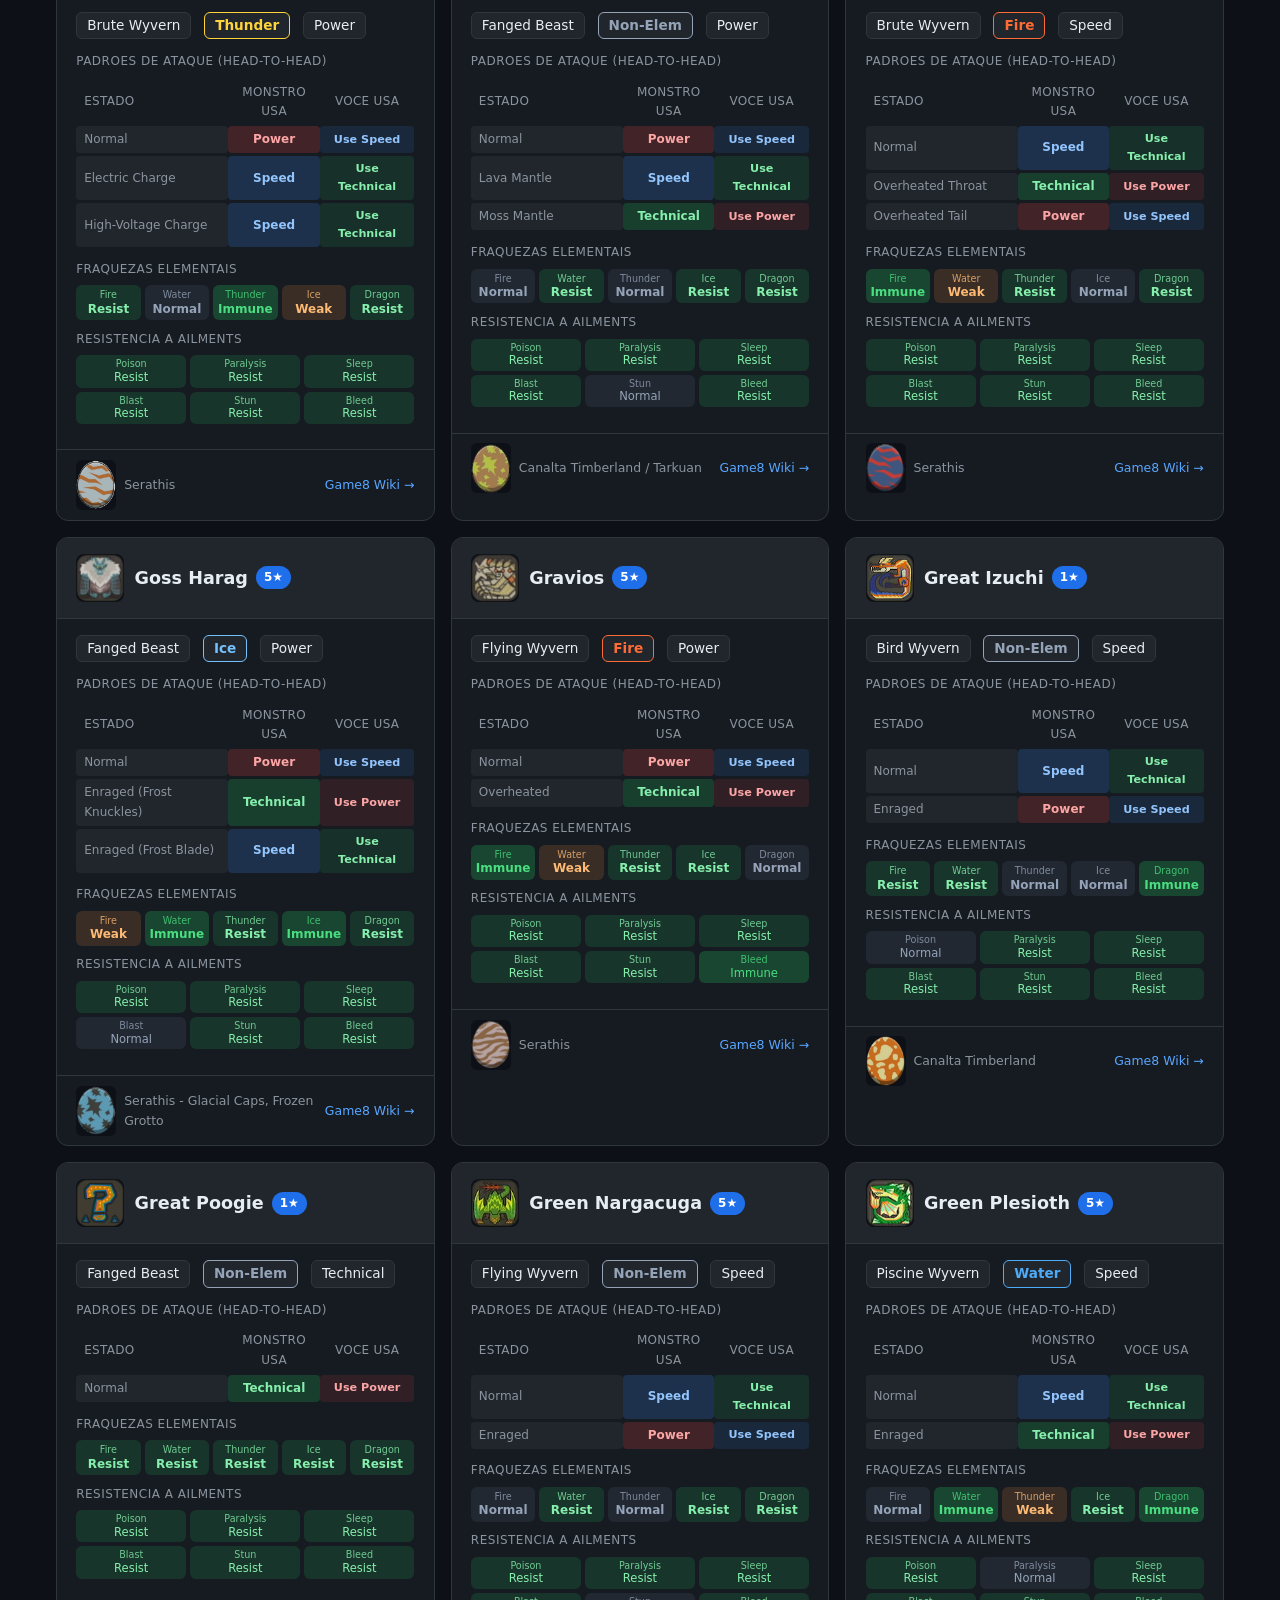
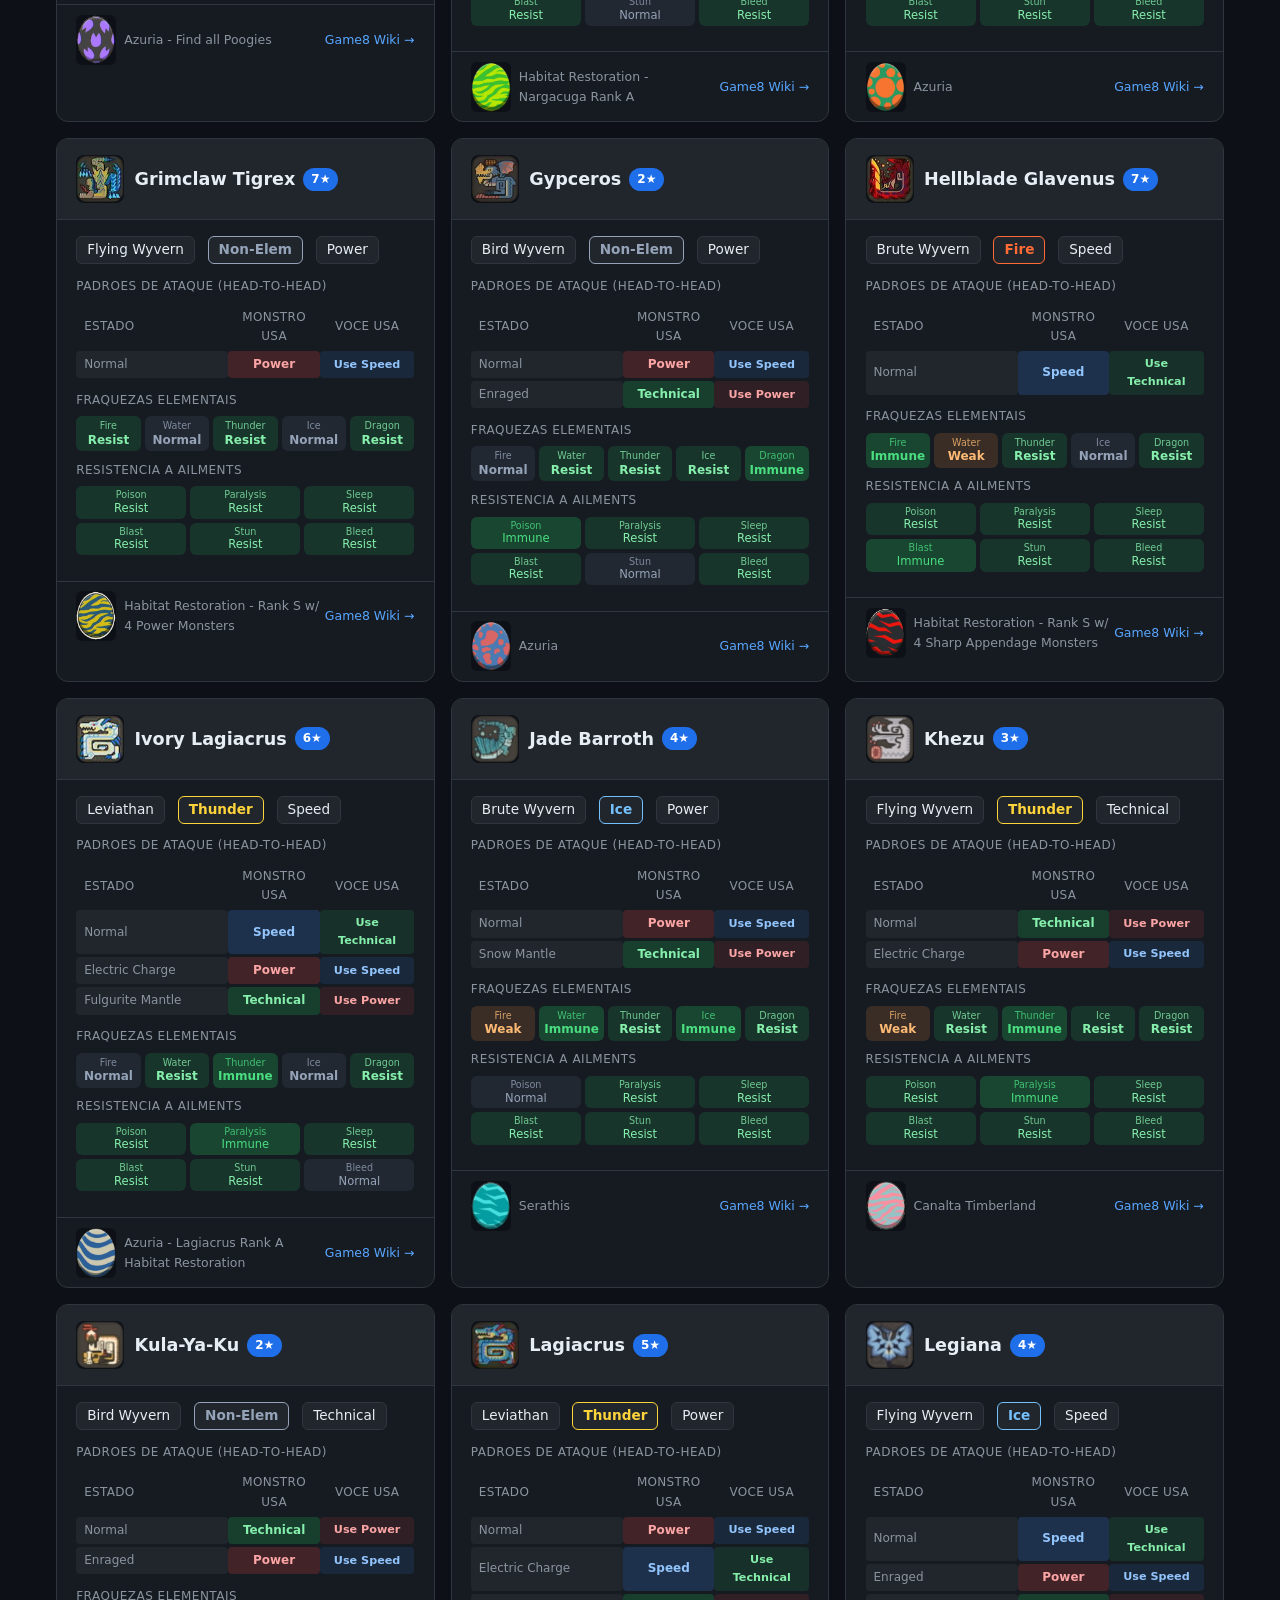
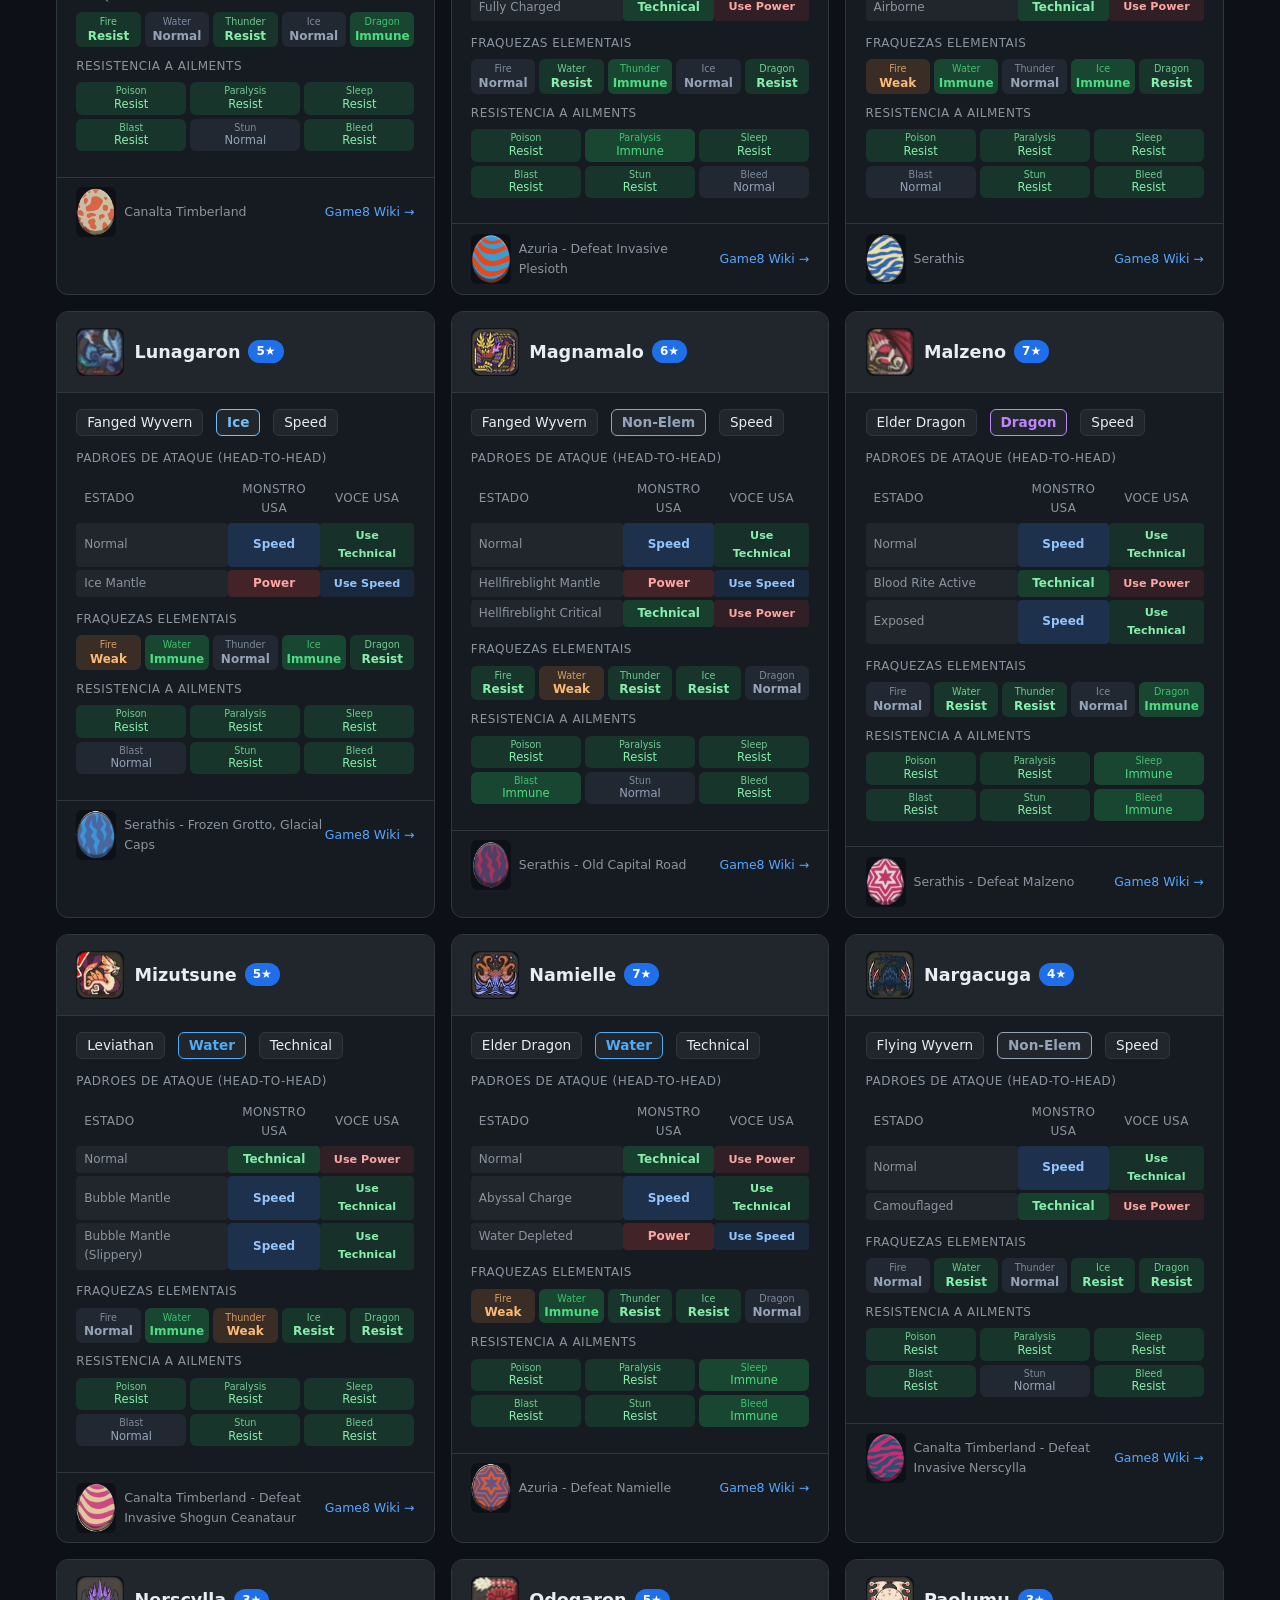
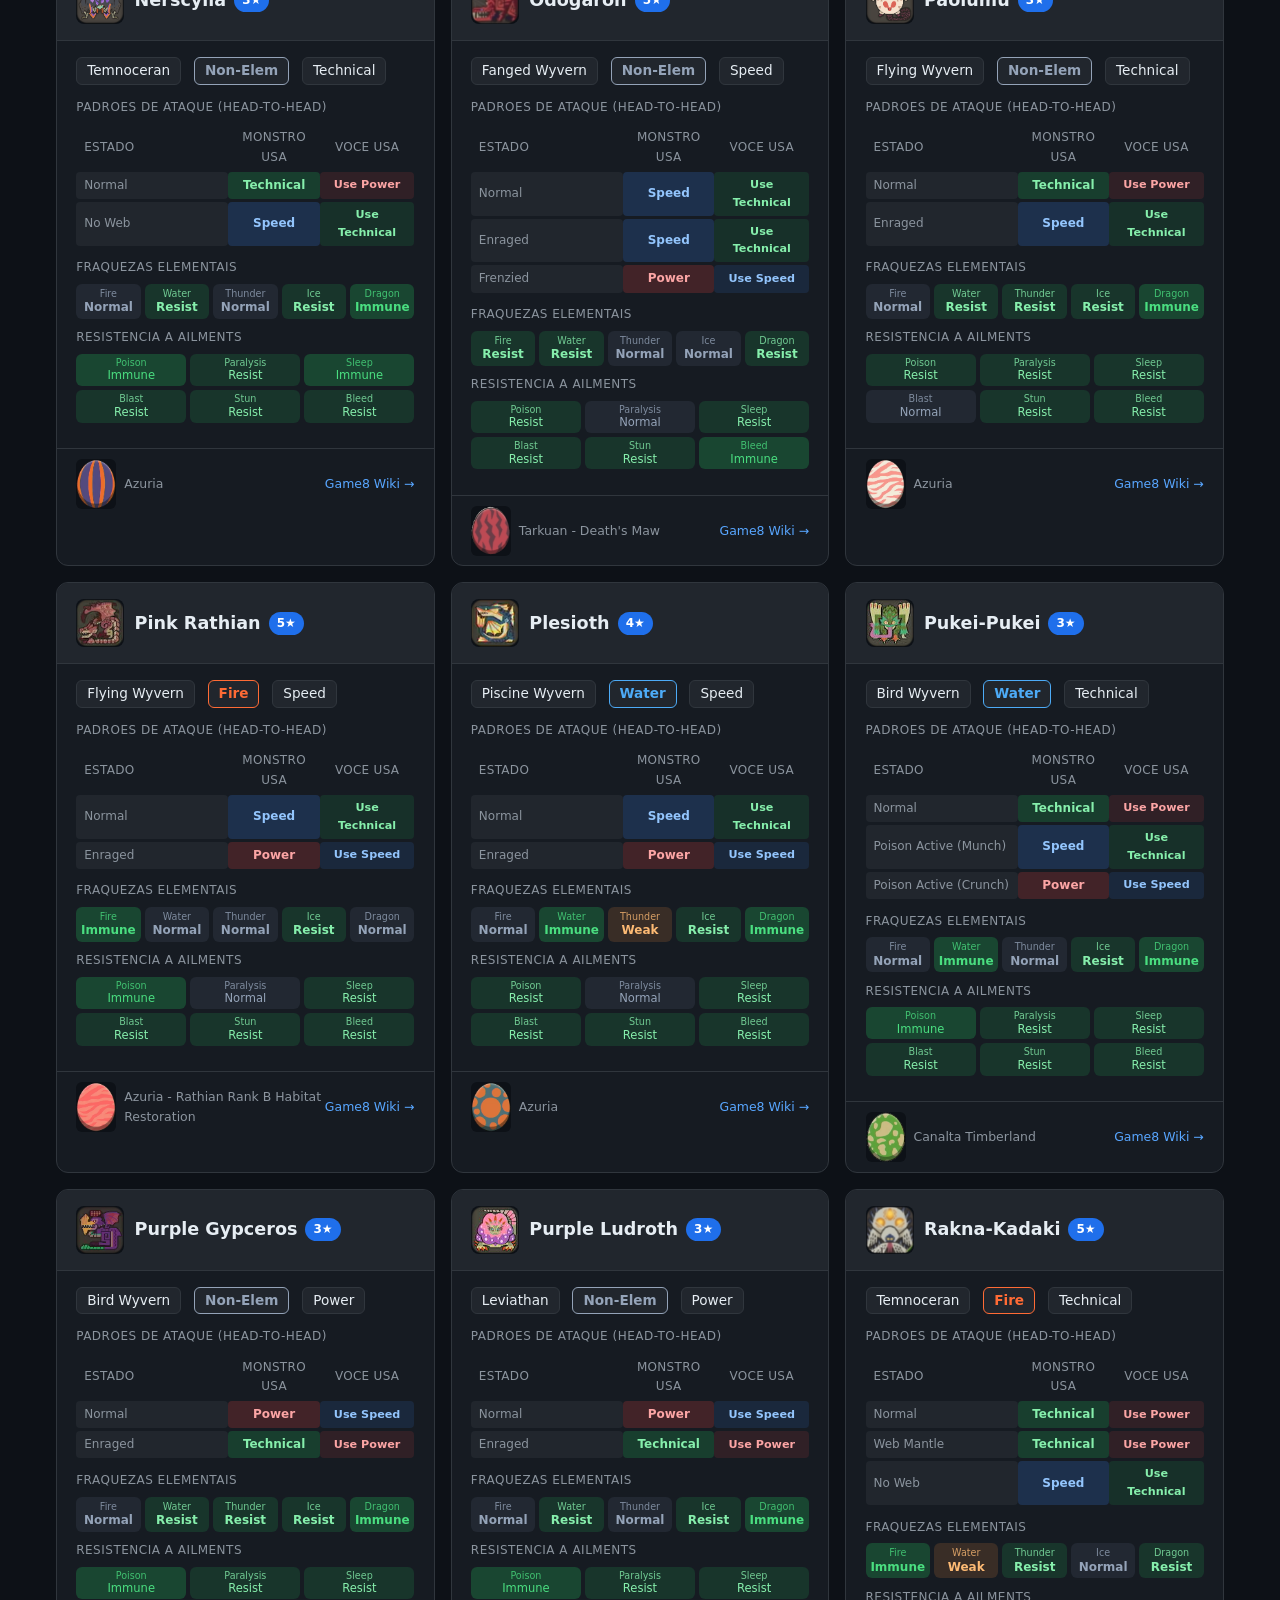
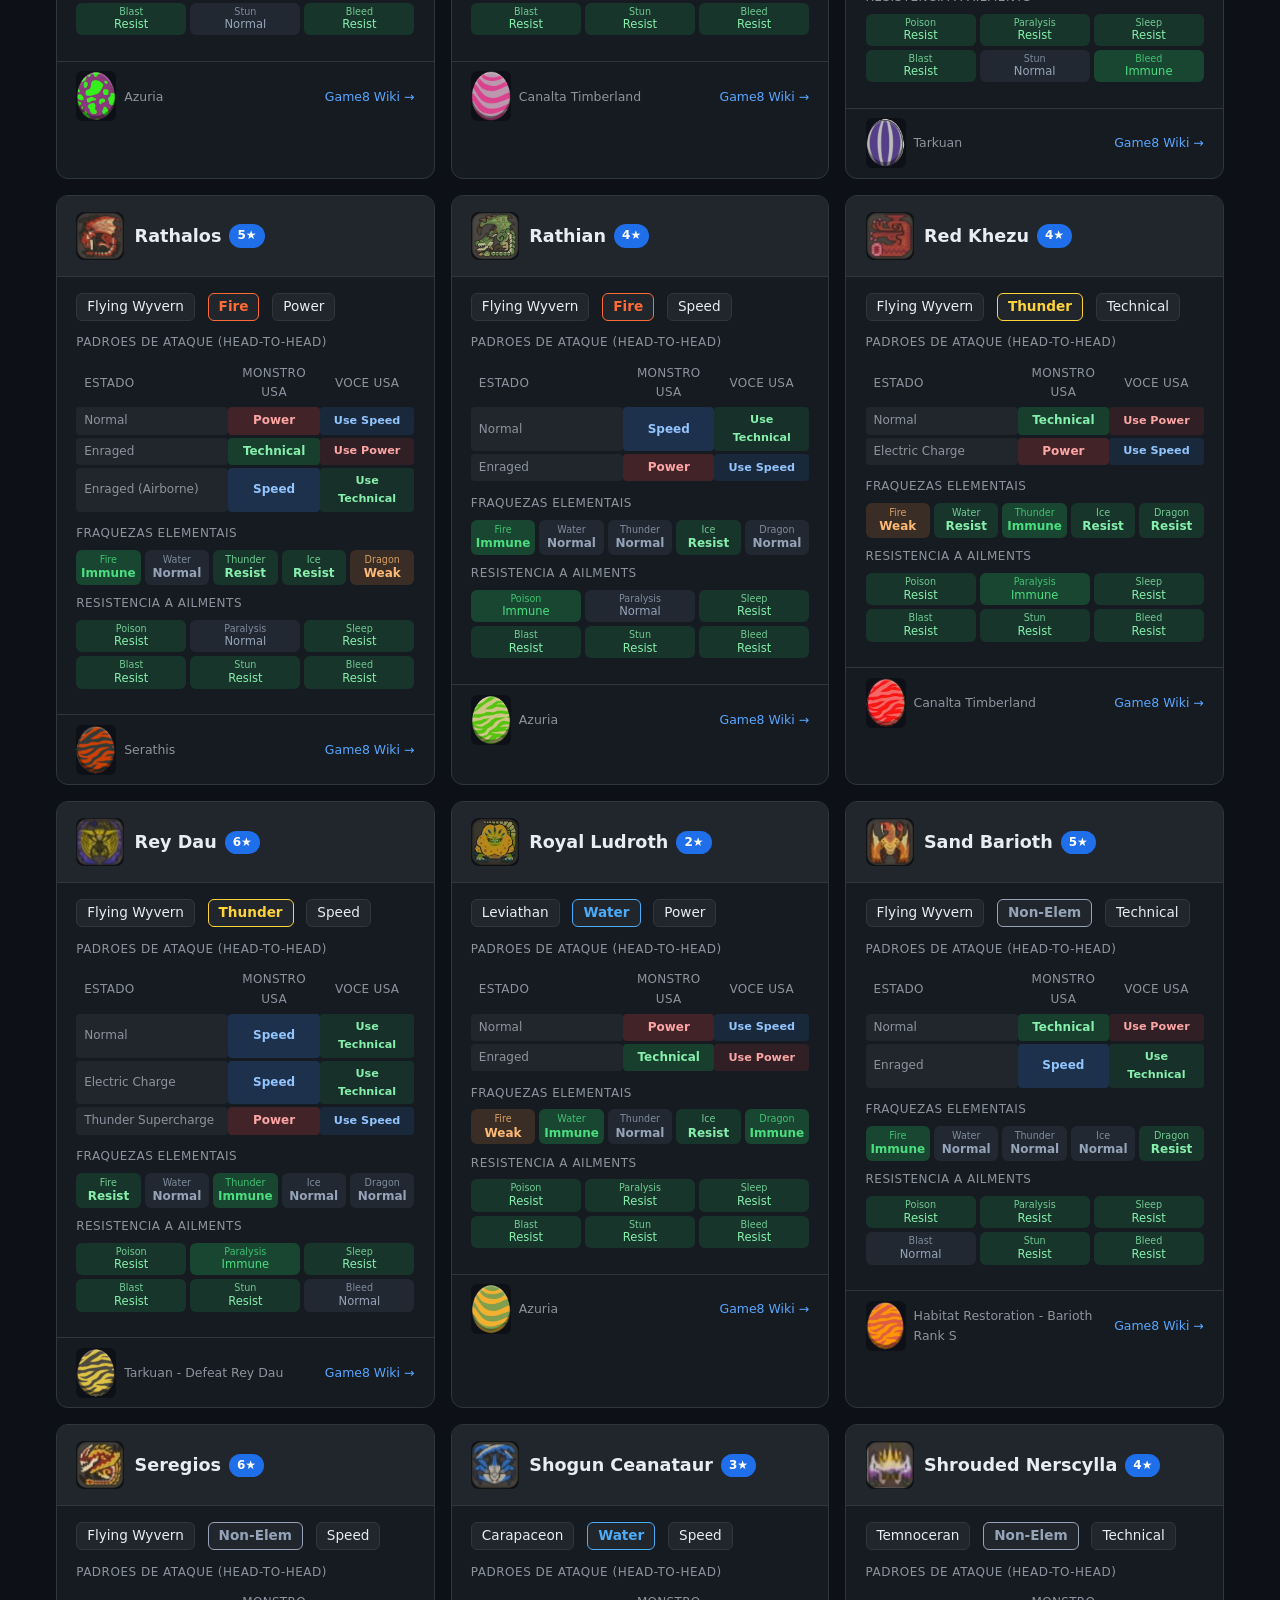
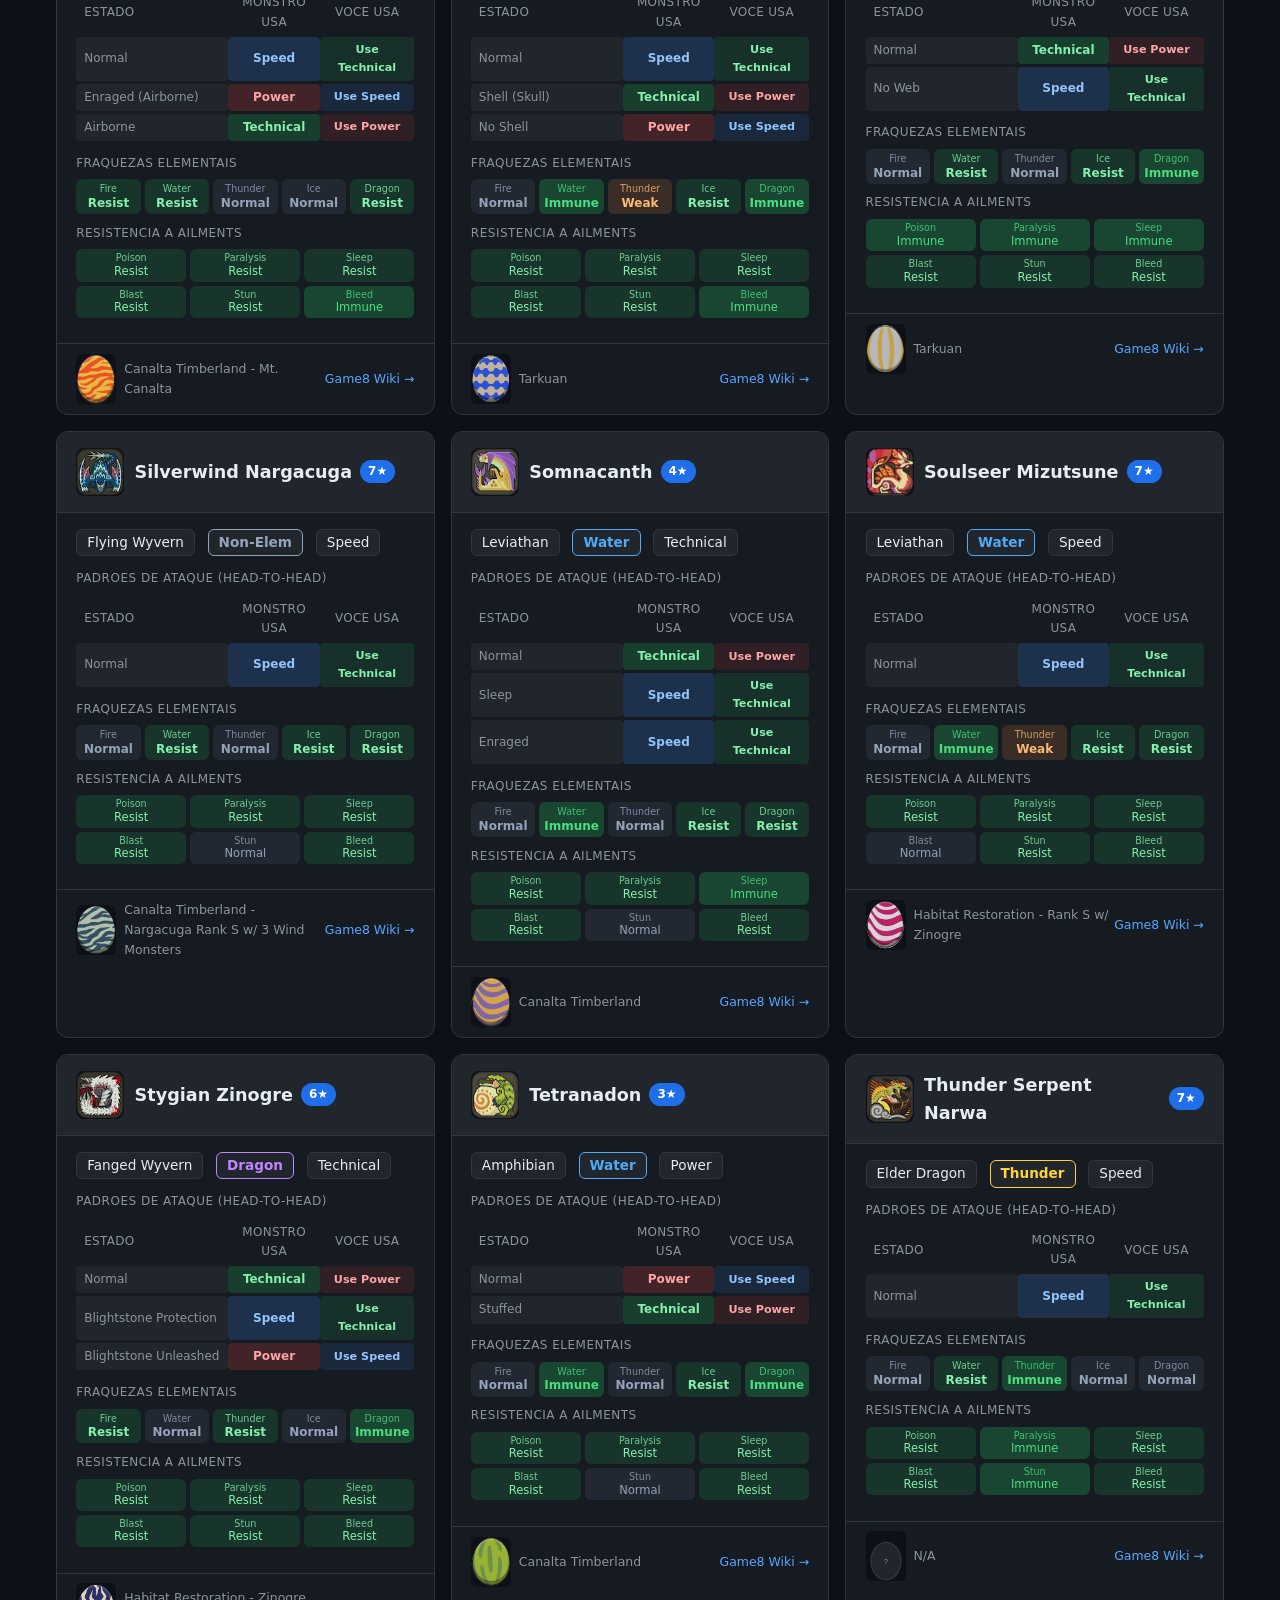
==== commit 317c7953: "feat: add egg images to monster cards (86 eggs from Game8/CAPCOM) Made-with: Cursor" ====
--- a/index.html
+++ b/index.html
@@ -67,8 +67,10 @@
 .ailment-cell .ail-name{display:block;font-size:.6rem;opacity:.8;margin-bottom:1px}
 
 .card-footer{padding:.6rem 1.2rem;border-top:1px solid var(--border);display:flex;justify-content:space-between;align-items:center;font-size:.8rem}
-.egg-location{color:var(--text2);font-size:.78rem}
-.game8-link{color:var(--accent);font-weight:500;font-size:.78rem}
+.egg-info{display:flex;align-items:center;gap:.5rem;flex:1;min-width:0}
+.egg-img{width:40px;height:50px;object-fit:contain;flex-shrink:0;border-radius:6px;background:var(--bg)}
+.egg-location{color:var(--text2);font-size:.78rem;word-break:break-word}
+.game8-link{color:var(--accent);font-weight:500;font-size:.78rem;white-space:nowrap;flex-shrink:0}
 
 .no-results{text-align:center;padding:3rem;color:var(--text2)}
 .no-results h3{font-size:1.2rem;margin-bottom:.5rem;color:var(--text)}
@@ -488,10 +490,11 @@
     });
     patternHTML = `<div class="pattern-section"><table class="pattern-table"><tr><td class="pt-header">Estado</td><td class="pt-header" style="text-align:center">Monstro usa</td><td class="pt-header" style="text-align:center">Voce usa</td></tr>${rows}</table></div>`;
   }
-  const eggHTML = m.egg ? `<span class="egg-location">${m.egg}</span>` : `<span class="egg-location">N/A</span>`;
+  const eggText = m.egg || 'N/A';
   const linkHTML = m.link ? `<a class="game8-link" href="https://game8.co/games/Monster-Hunter-Stories-3/archives/${m.link}" target="_blank">Game8 Wiki &rarr;</a>` : '';
 
   const slug = iconSlug(m.name);
+  const eggSrc = m.egg ? `app/icons/eggs/${slug}.png` : 'app/icons/eggs/placeholder.svg';
   return `<div class="monster-card">
     <div class="card-header">
       <img class="monster-icon" src="app/icons/monsters/${slug}.png" alt="${m.name}" width="48" height="48" loading="lazy">
@@ -510,7 +513,14 @@
       <div class="section-label">Resistencia a Ailments</div>
       <div class="ailment-grid">${ailHTML}</div>
     </div>
-    <div class="card-footer">${eggHTML}${linkHTML}</div>
+    <div class="card-footer">
+      <div class="egg-info">
+        <img class="egg-img" src="${eggSrc}" alt="${m.name} Egg" width="40" height="50" loading="lazy"
+             onerror="this.onerror=null;this.src='app/icons/eggs/placeholder.svg'">
+        <span class="egg-location">${eggText}</span>
+      </div>
+      ${linkHTML}
+    </div>
   </div>`;
 }
 
